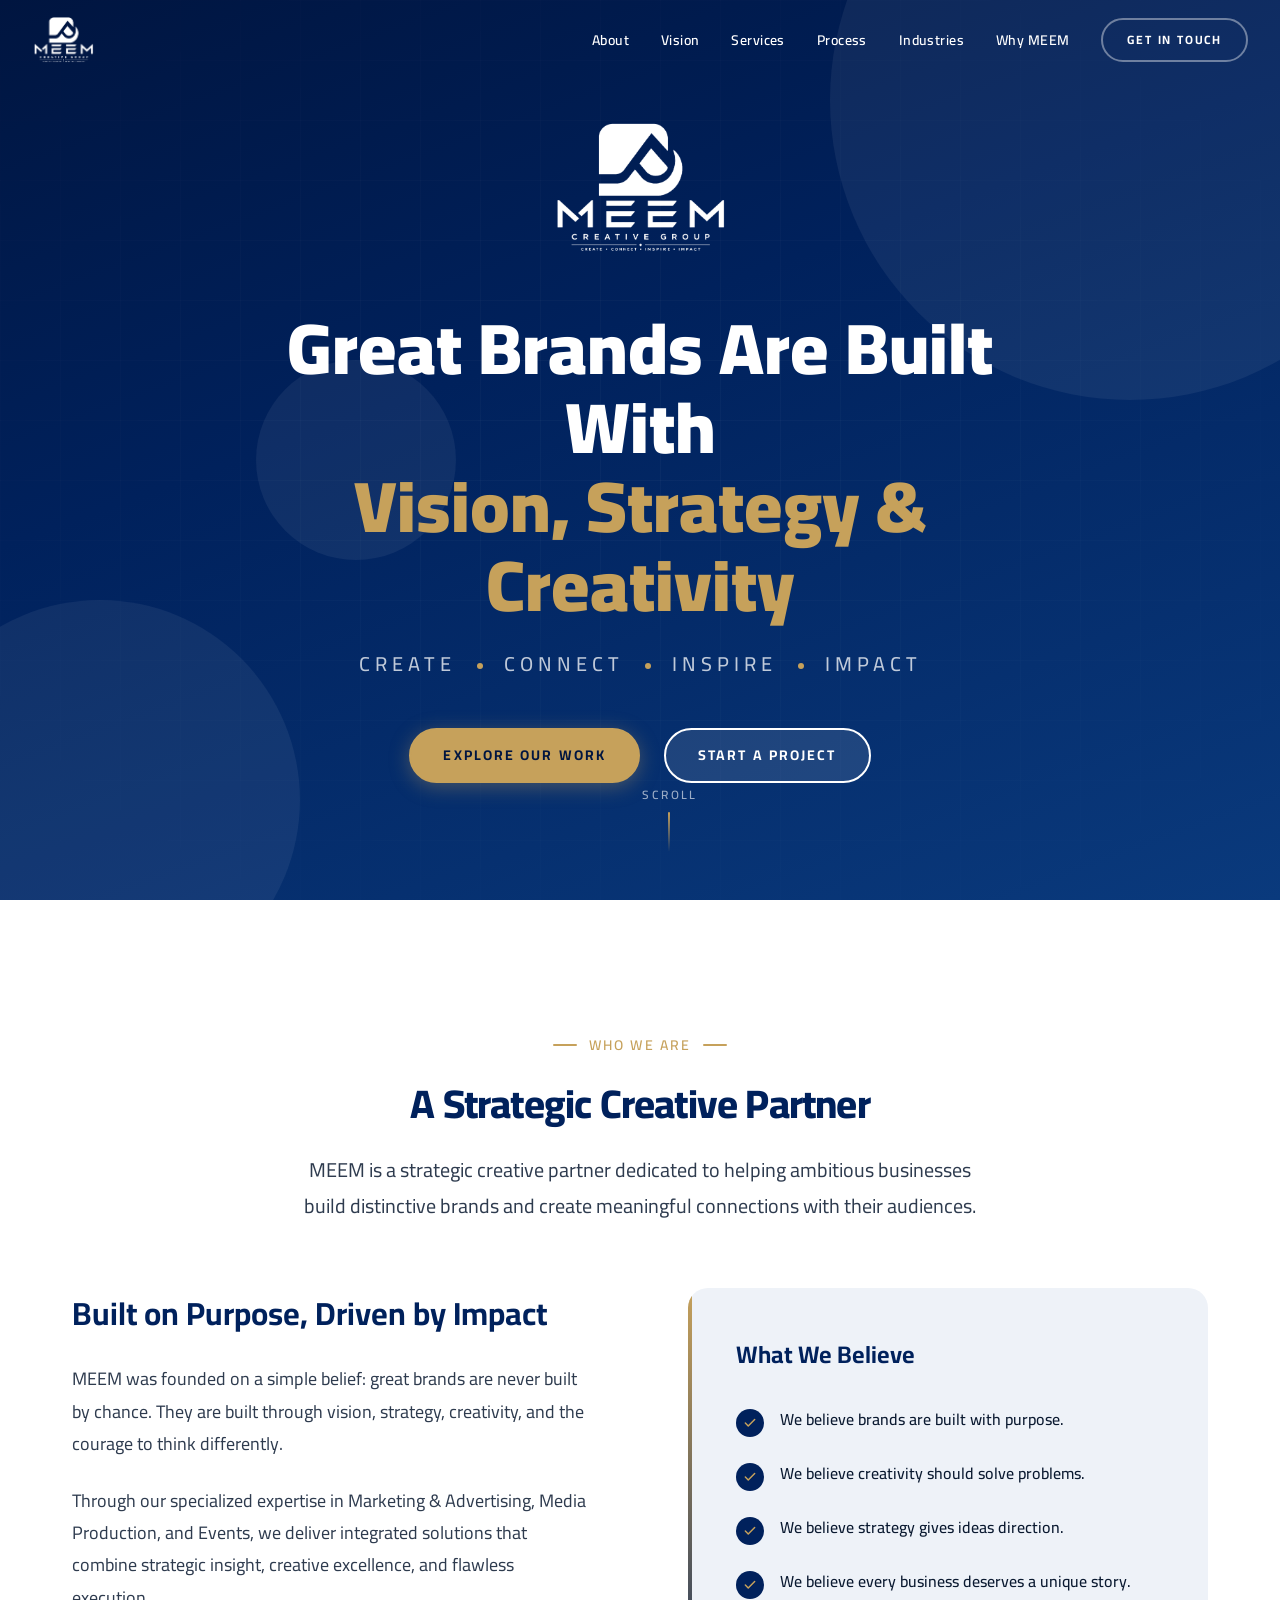
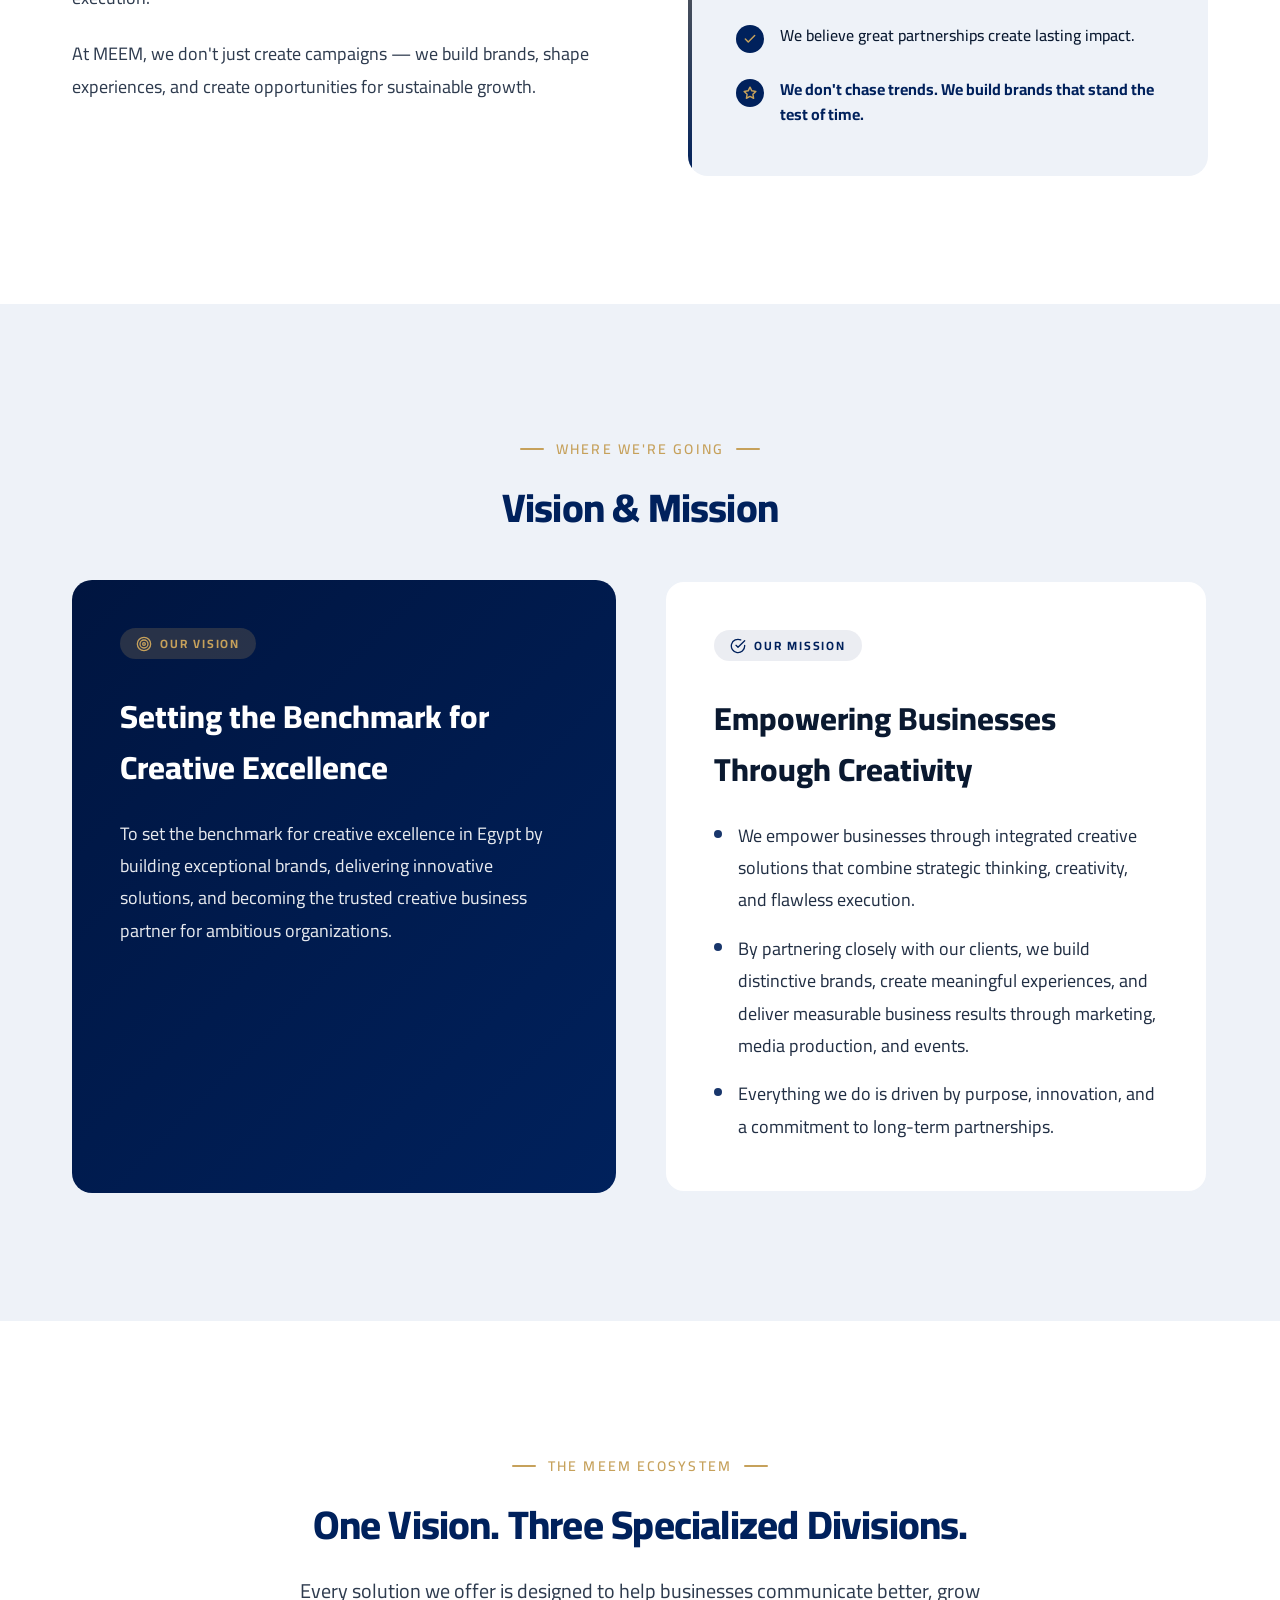
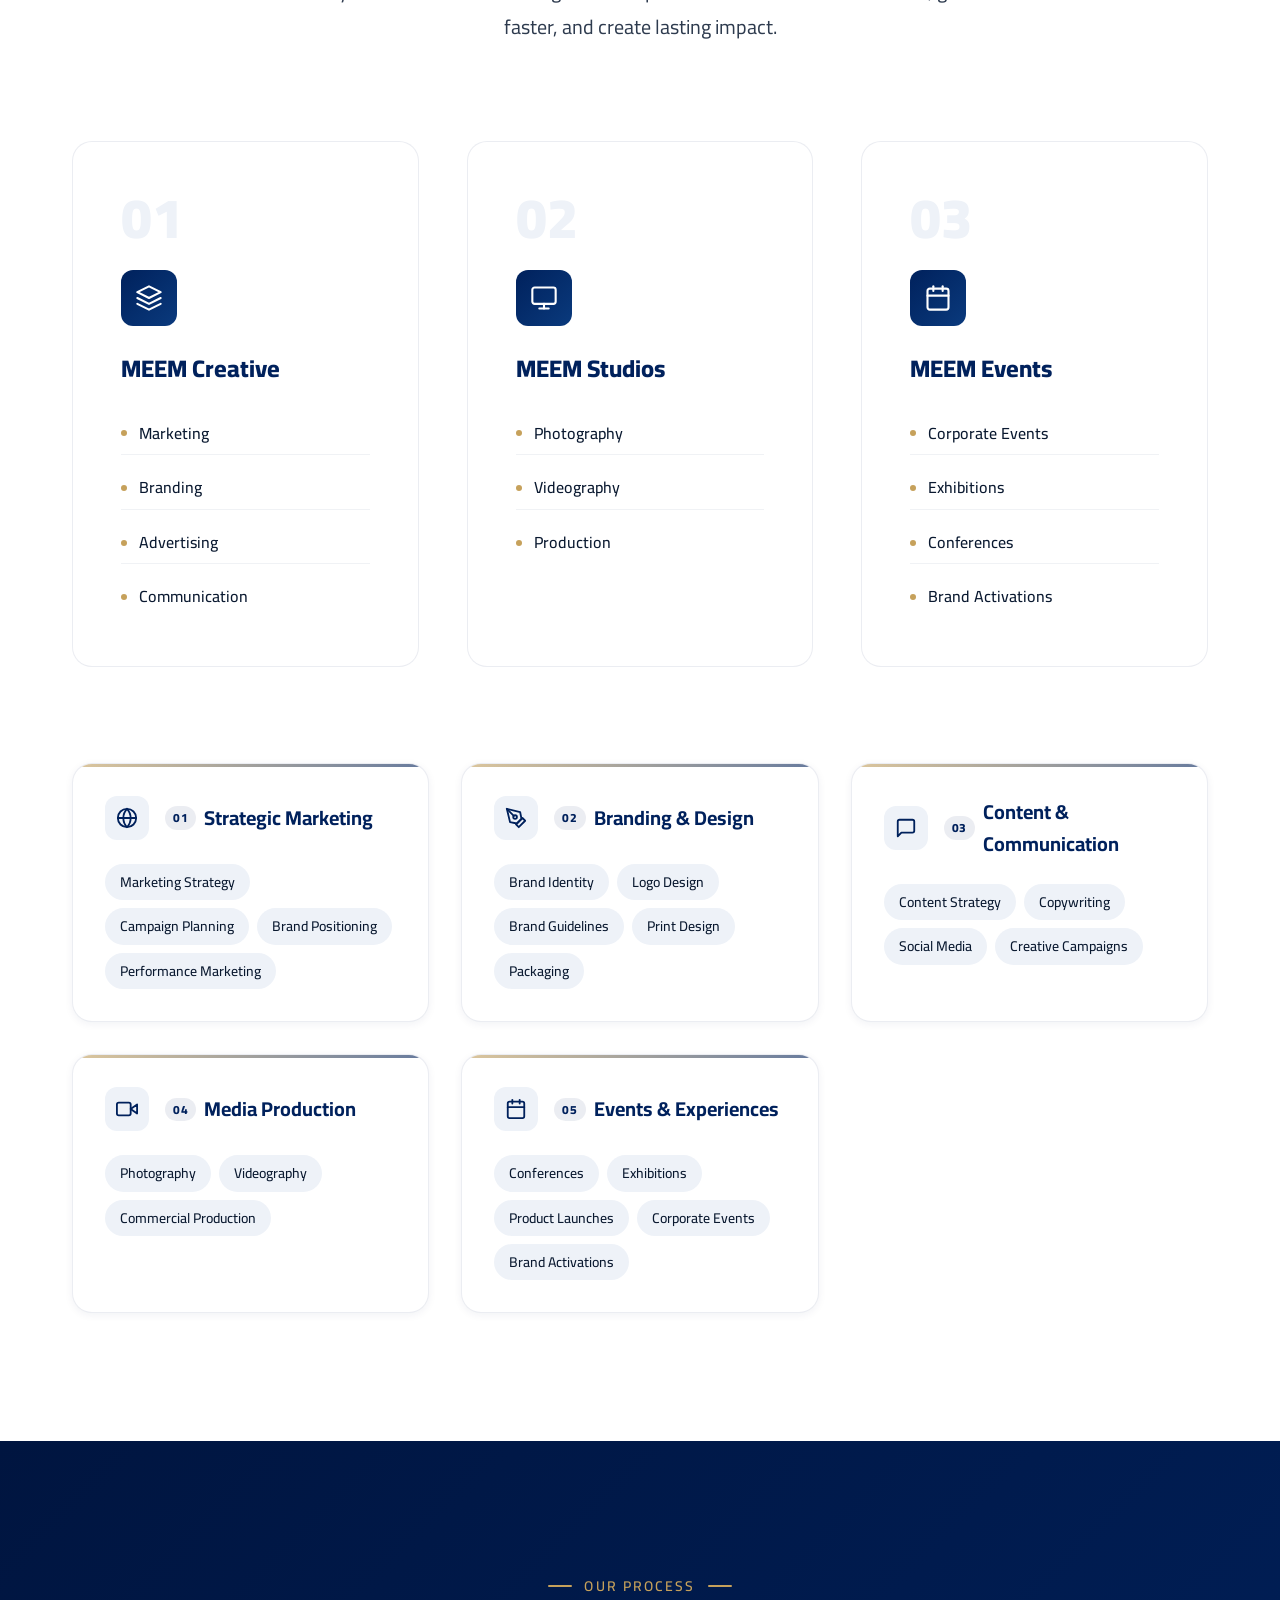
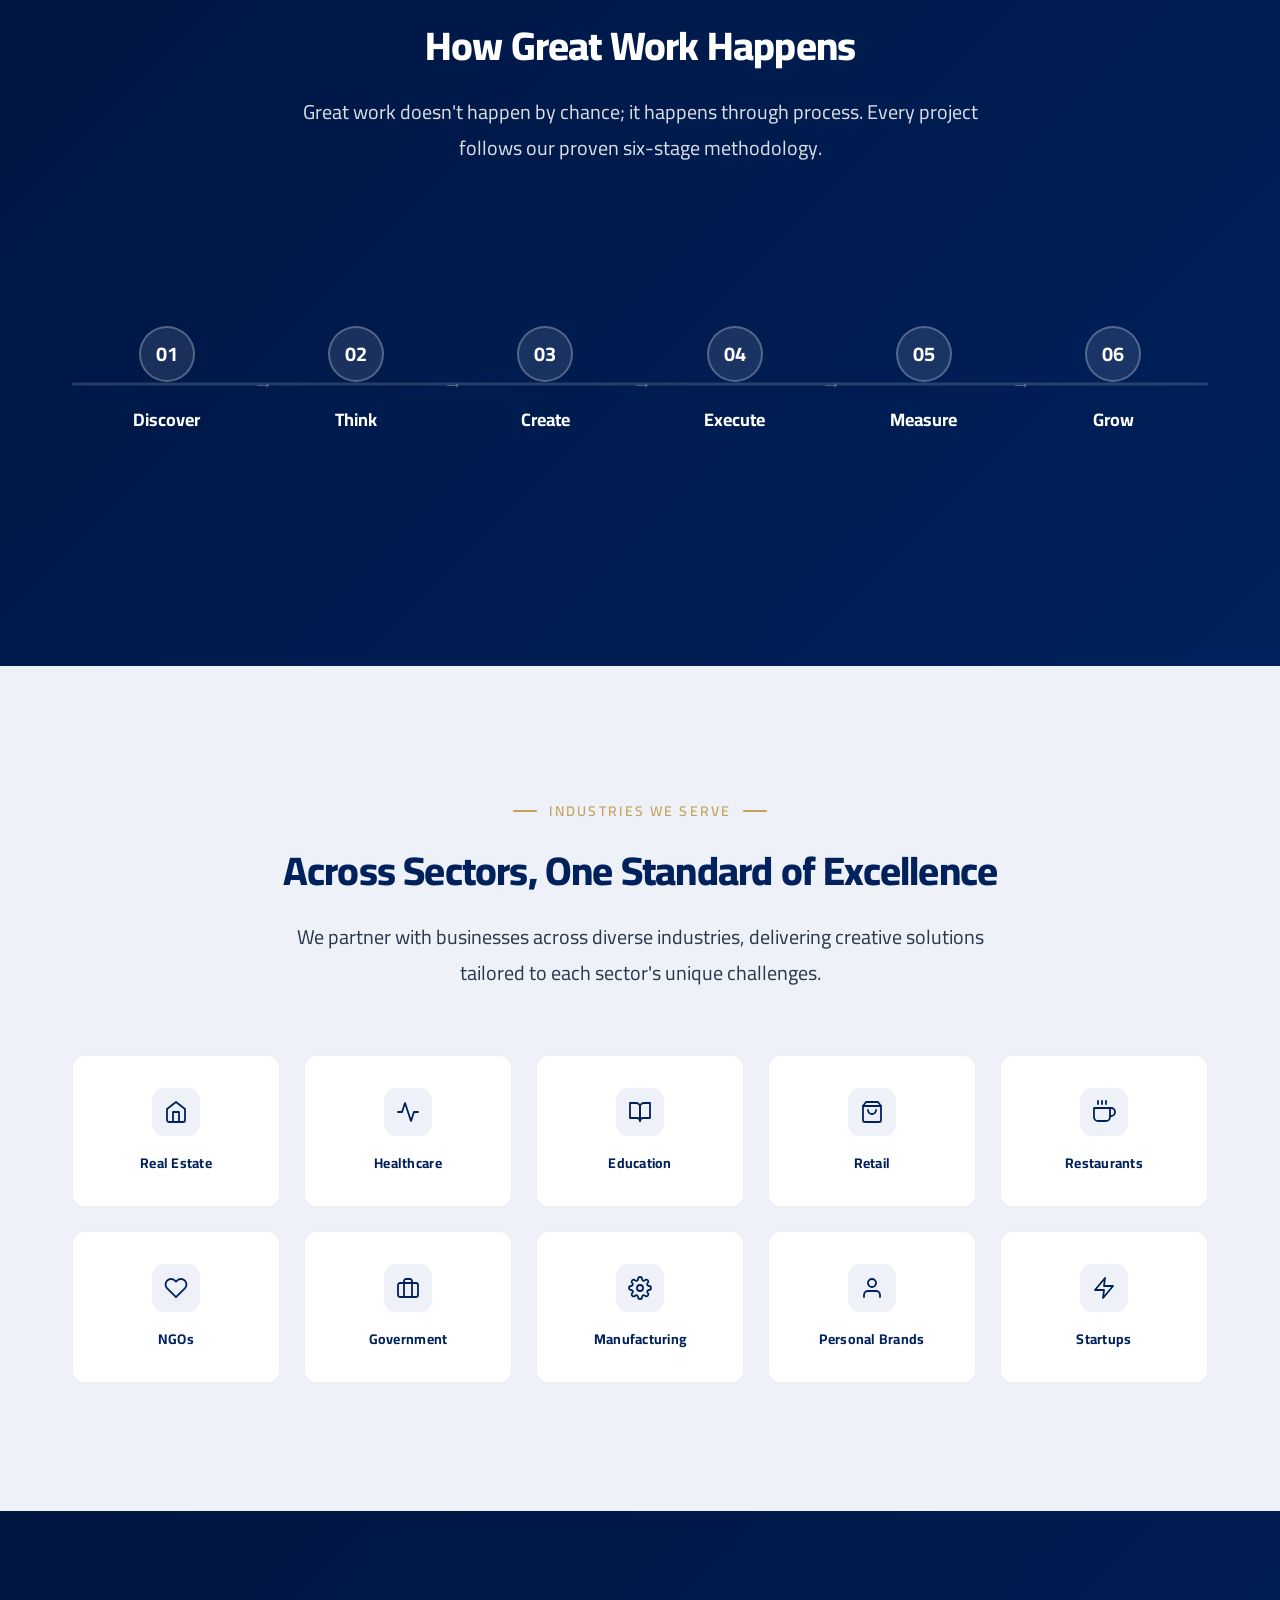
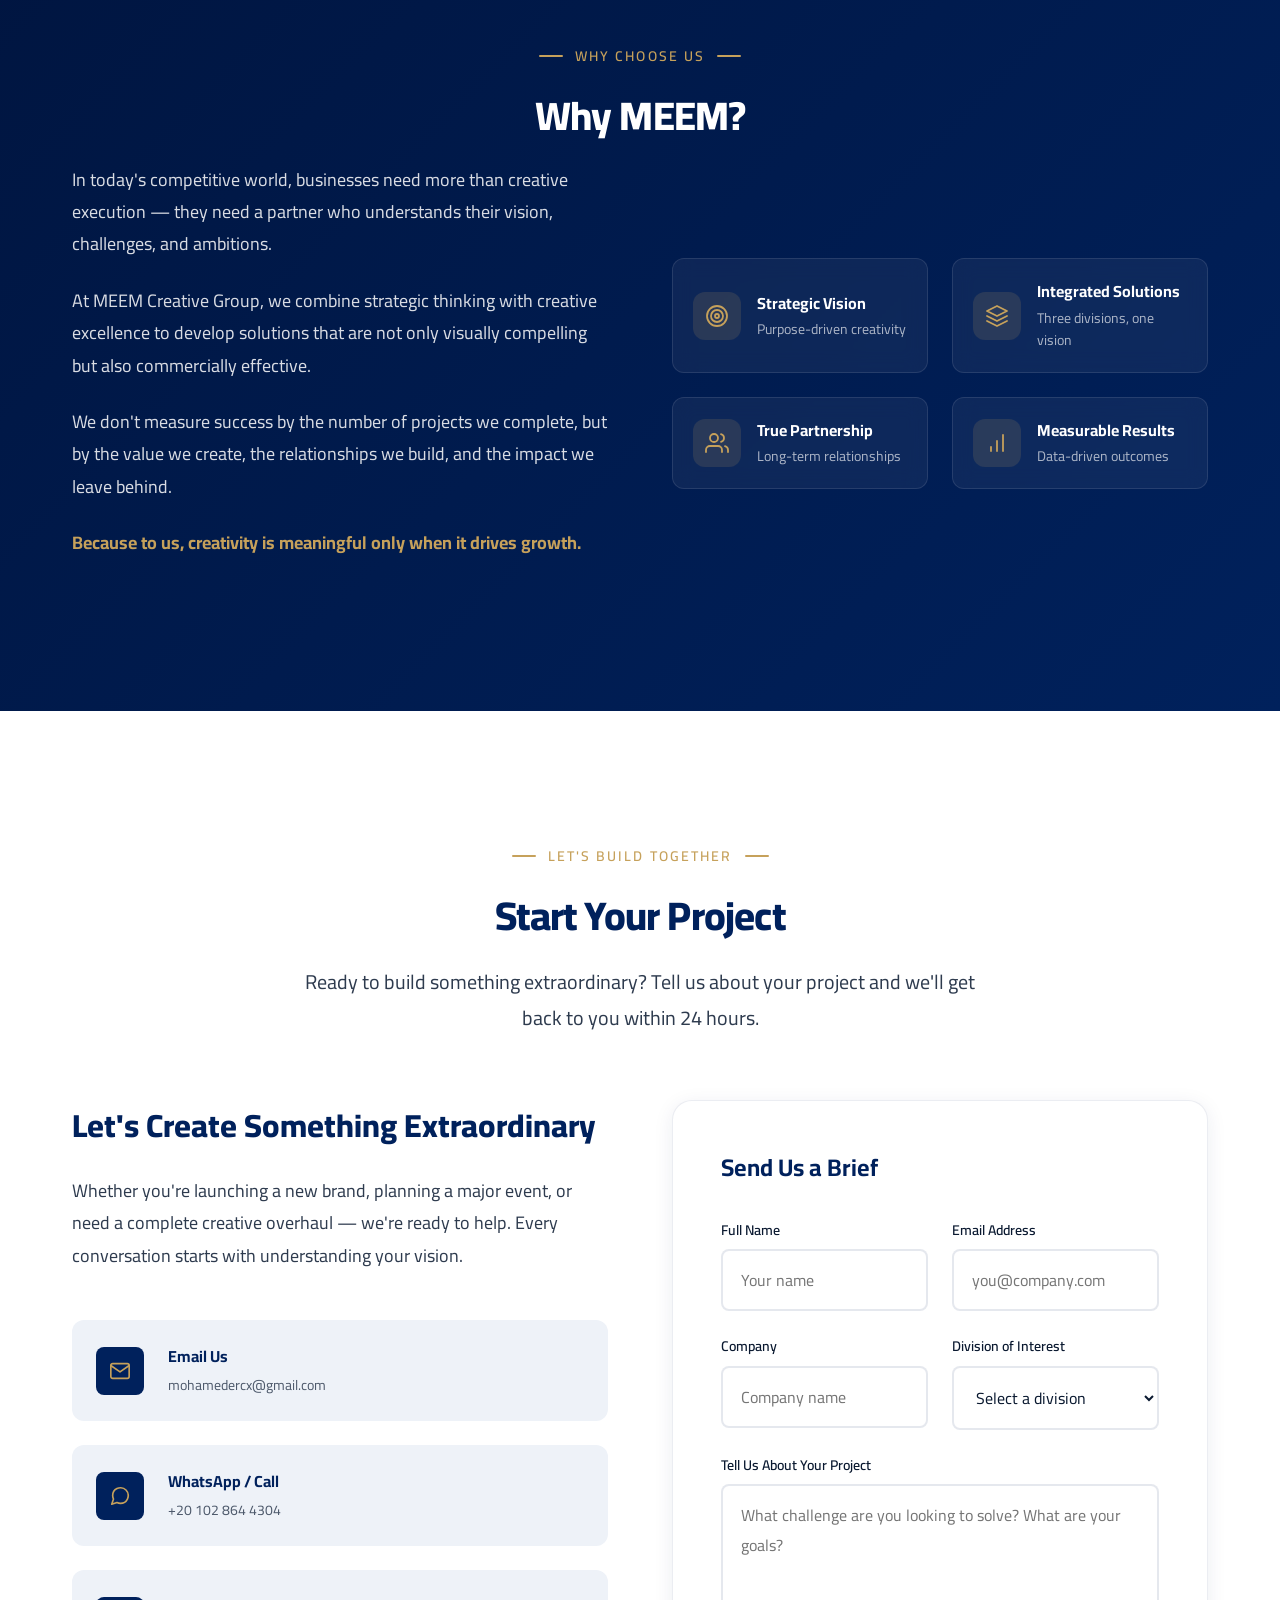
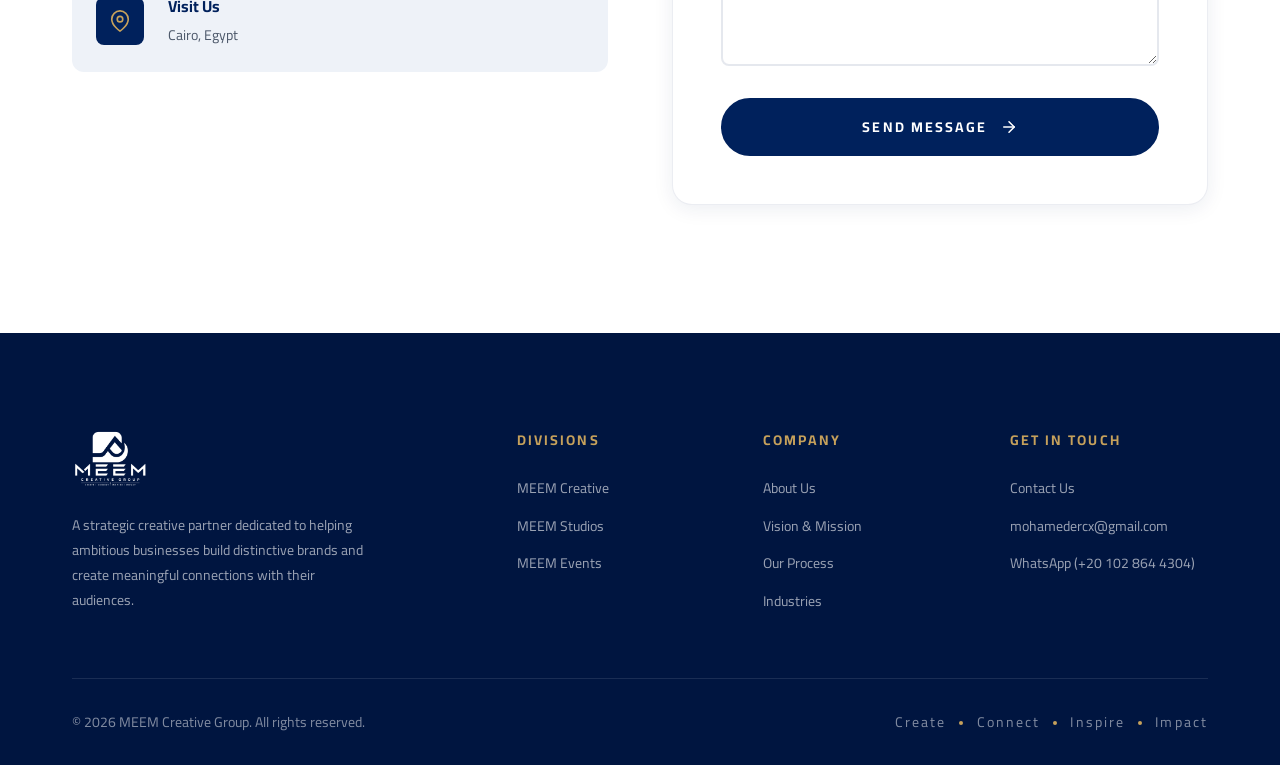
==== index.html @ fffd468a "Add files via upload" ====
<!DOCTYPE html>
<html lang="en" dir="ltr">
<head>
  <meta charset="UTF-8">
  <meta name="viewport" content="width=device-width, initial-scale=1.0">
  <title>MEEM Creative Group — Create • Connect • Inspire • Impact</title>
  <meta name="description" content="MEEM Creative Group is a strategic creative partner with three specialized divisions — Creative, Studios, and Events — dedicated to building distinctive brands and creating meaningful impact.">
  <meta name="keywords" content="MEEM, creative group, branding, marketing, advertising, media production, events, Egypt">
  
  <!-- Open Graph -->
  <meta property="og:title" content="MEEM Creative Group — Create • Connect • Inspire • Impact">
  <meta property="og:description" content="Strategic creative partner dedicated to building distinctive brands through Marketing, Media Production, and Events.">
  <meta property="og:type" content="website">
  <meta property="og:image" content="assets/logo.png">
  
  <!-- Fonts -->
  <link rel="preconnect" href="https://fonts.googleapis.com">
  <link rel="preconnect" href="https://fonts.gstatic.com" crossorigin>
  <link href="https://fonts.googleapis.com/css2?family=Cairo:wght@400;500;600;700;800;900&display=swap" rel="stylesheet">
  
  <!-- Styles -->
  <link rel="stylesheet" href="css/style.css">
  
  <!-- Favicon -->
  <link rel="icon" type="image/png" href="assets/logo.png">

  <!-- Structured Data -->
  <script type="application/ld+json">
  {
    "@context": "https://schema.org",
    "@type": "Organization",
    "name": "MEEM Creative Group",
    "description": "Strategic creative partner dedicated to building distinctive brands through Marketing, Media Production, and Events.",
    "url": "https://meemcreativegroup.com",
    "logo": "assets/logo.png",
    "slogan": "Create • Connect • Inspire • Impact"
  }
  </script>
</head>
<body>

  <!-- ========== NAVIGATION ========== -->
  <nav class="nav" id="navbar">
    <div class="nav__inner">
      <a href="#hero" class="nav__logo">
        <img src="assets/logo.png" alt="MEEM Creative Group">
      </a>

      <div class="nav__links">
        <a href="#about" class="nav__link">About</a>
        <a href="#vision" class="nav__link">Vision</a>
        <a href="#services" class="nav__link">Services</a>
        <a href="#process" class="nav__link">Process</a>
        <a href="#industries" class="nav__link">Industries</a>
        <a href="#why" class="nav__link">Why MEEM</a>
        <a href="#contact" class="btn btn--outline nav__cta">Get in Touch</a>
      </div>

      <div class="nav__hamburger" aria-label="Menu" role="button" tabindex="0">
        <span></span>
        <span></span>
        <span></span>
      </div>
    </div>

    <!-- Mobile Menu -->
    <div class="nav__mobile">
      <a href="#about" class="nav__link">About</a>
      <a href="#vision" class="nav__link">Vision</a>
      <a href="#services" class="nav__link">Services</a>
      <a href="#process" class="nav__link">Process</a>
      <a href="#industries" class="nav__link">Industries</a>
      <a href="#why" class="nav__link">Why MEEM</a>
      <a href="#contact" class="btn btn--sand nav__cta">Get in Touch</a>
    </div>
  </nav>


  <!-- ========== HERO ========== -->
  <section class="hero" id="hero">
    <div class="hero__bg">
      <div class="hero__shape hero__shape--1"></div>
      <div class="hero__shape hero__shape--2"></div>
      <div class="hero__shape hero__shape--3"></div>
      <div class="hero__grid"></div>
    </div>

    <div class="hero__content">
      <img src="assets/logo.png" alt="MEEM" class="hero__logo">

      <h1 class="hero__title">
        Great Brands Are Built With<br>
        <span class="hero__title-accent">Vision, Strategy & Creativity</span>
      </h1>

      <p class="hero__tagline">
        Create <span class="dot"></span> Connect <span class="dot"></span> Inspire <span class="dot"></span> Impact
      </p>

      <div class="hero__actions">
        <a href="#services" class="btn btn--sand">Explore Our Work</a>
        <a href="#contact" class="btn btn--light">Start a Project</a>
      </div>
    </div>

    <div class="hero__scroll-indicator">
      <span>Scroll</span>
      <div class="hero__scroll-line"></div>
    </div>
  </section>


  <!-- ========== ABOUT ========== -->
  <section class="section" id="about">
    <div class="container">
      <div class="text-center reveal">
        <span class="section-eyebrow">Who We Are</span>
        <h2 class="section-title text-navy">A Strategic Creative Partner</h2>
        <p class="section-subtitle">
          MEEM is a strategic creative partner dedicated to helping ambitious businesses build distinctive brands and create meaningful connections with their audiences.
        </p>
      </div>

      <div class="about__grid">
        <div class="about__content reveal--left">
          <h3>Built on Purpose, Driven by Impact</h3>
          <p>
            MEEM was founded on a simple belief: great brands are never built by chance. They are built through vision, strategy, creativity, and the courage to think differently.
          </p>
          <p>
            Through our specialized expertise in Marketing & Advertising, Media Production, and Events, we deliver integrated solutions that combine strategic insight, creative excellence, and flawless execution.
          </p>
          <p>
            At MEEM, we don't just create campaigns — we build brands, shape experiences, and create opportunities for sustainable growth.
          </p>
        </div>

        <div class="about__beliefs reveal--right">
          <h3>What We Believe</h3>

          <div class="belief-item">
            <div class="belief-icon">
              <svg viewBox="0 0 24 24"><polyline points="20 6 9 17 4 12"/></svg>
            </div>
            <p>We believe brands are built with purpose.</p>
          </div>

          <div class="belief-item">
            <div class="belief-icon">
              <svg viewBox="0 0 24 24"><polyline points="20 6 9 17 4 12"/></svg>
            </div>
            <p>We believe creativity should solve problems.</p>
          </div>

          <div class="belief-item">
            <div class="belief-icon">
              <svg viewBox="0 0 24 24"><polyline points="20 6 9 17 4 12"/></svg>
            </div>
            <p>We believe strategy gives ideas direction.</p>
          </div>

          <div class="belief-item">
            <div class="belief-icon">
              <svg viewBox="0 0 24 24"><polyline points="20 6 9 17 4 12"/></svg>
            </div>
            <p>We believe every business deserves a unique story.</p>
          </div>

          <div class="belief-item">
            <div class="belief-icon">
              <svg viewBox="0 0 24 24"><polyline points="20 6 9 17 4 12"/></svg>
            </div>
            <p>We believe great partnerships create lasting impact.</p>
          </div>

          <div class="belief-item belief-item--highlight">
            <div class="belief-icon">
              <svg viewBox="0 0 24 24"><polygon points="12 2 15.09 8.26 22 9.27 17 14.14 18.18 21.02 12 17.77 5.82 21.02 7 14.14 2 9.27 8.91 8.26 12 2"/></svg>
            </div>
            <p>We don't chase trends. We build brands that stand the test of time.</p>
          </div>
        </div>
      </div>
    </div>
  </section>


  <!-- ========== VISION & MISSION ========== -->
  <section class="section section--cloud" id="vision">
    <div class="container">
      <div class="text-center reveal">
        <span class="section-eyebrow">Where We're Going</span>
        <h2 class="section-title text-navy">Vision & Mission</h2>
      </div>

      <div class="vm__grid">
        <div class="vm__card vm__card--vision reveal--left">
          <div class="vm__card-badge">
            <svg width="16" height="16" viewBox="0 0 24 24" fill="none" stroke="currentColor" stroke-width="2" stroke-linecap="round" stroke-linejoin="round"><circle cx="12" cy="12" r="10"/><circle cx="12" cy="12" r="6"/><circle cx="12" cy="12" r="2"/></svg>
            Our Vision
          </div>
          <h3>Setting the Benchmark for Creative Excellence</h3>
          <p>To set the benchmark for creative excellence in Egypt by building exceptional brands, delivering innovative solutions, and becoming the trusted creative business partner for ambitious organizations.</p>
        </div>

        <div class="vm__card vm__card--mission reveal--right">
          <div class="vm__card-badge">
            <svg width="16" height="16" viewBox="0 0 24 24" fill="none" stroke="currentColor" stroke-width="2" stroke-linecap="round" stroke-linejoin="round"><path d="M22 11.08V12a10 10 0 1 1-5.93-9.14"/><polyline points="22 4 12 14.01 9 11.01"/></svg>
            Our Mission
          </div>
          <h3>Empowering Businesses Through Creativity</h3>
          <ul>
            <li>We empower businesses through integrated creative solutions that combine strategic thinking, creativity, and flawless execution.</li>
            <li>By partnering closely with our clients, we build distinctive brands, create meaningful experiences, and deliver measurable business results through marketing, media production, and events.</li>
            <li>Everything we do is driven by purpose, innovation, and a commitment to long-term partnerships.</li>
          </ul>
        </div>
      </div>
    </div>
  </section>


  <!-- ========== SERVICES / ECOSYSTEM ========== -->
  <section class="section" id="services">
    <div class="container">
      <div class="services__header reveal">
        <span class="section-eyebrow">The MEEM Ecosystem</span>
        <h2 class="section-title text-navy">One Vision. Three Specialized Divisions.</h2>
        <p class="section-subtitle">
          Every solution we offer is designed to help businesses communicate better, grow faster, and create lasting impact.
        </p>
      </div>

      <!-- Three Division Cards -->
      <div class="divisions">
        <!-- MEEM Creative -->
        <div class="division-card reveal reveal--delay-1">
          <div class="division-card__number">01</div>
          <div class="division-card__icon">
            <svg viewBox="0 0 24 24"><path d="M12 2L2 7l10 5 10-5-10-5z"/><path d="M2 17l10 5 10-5"/><path d="M2 12l10 5 10-5"/></svg>
          </div>
          <h3>MEEM Creative</h3>
          <div class="division-card__services">
            <div class="division-card__service">Marketing</div>
            <div class="division-card__service">Branding</div>
            <div class="division-card__service">Advertising</div>
            <div class="division-card__service">Communication</div>
          </div>
        </div>

        <!-- MEEM Studios -->
        <div class="division-card reveal reveal--delay-2">
          <div class="division-card__number">02</div>
          <div class="division-card__icon">
            <svg viewBox="0 0 24 24"><rect x="2" y="3" width="20" height="14" rx="2" ry="2"/><line x1="8" y1="21" x2="16" y2="21"/><line x1="12" y1="17" x2="12" y2="21"/></svg>
          </div>
          <h3>MEEM Studios</h3>
          <div class="division-card__services">
            <div class="division-card__service">Photography</div>
            <div class="division-card__service">Videography</div>
            <div class="division-card__service">Production</div>
          </div>
        </div>

        <!-- MEEM Events -->
        <div class="division-card reveal reveal--delay-3">
          <div class="division-card__number">03</div>
          <div class="division-card__icon">
            <svg viewBox="0 0 24 24"><rect x="3" y="4" width="18" height="18" rx="2" ry="2"/><line x1="16" y1="2" x2="16" y2="6"/><line x1="8" y1="2" x2="8" y2="6"/><line x1="3" y1="10" x2="21" y2="10"/></svg>
          </div>
          <h3>MEEM Events</h3>
          <div class="division-card__services">
            <div class="division-card__service">Corporate Events</div>
            <div class="division-card__service">Exhibitions</div>
            <div class="division-card__service">Conferences</div>
            <div class="division-card__service">Brand Activations</div>
          </div>
        </div>
      </div>

      <!-- Detailed Services -->
      <div class="services-detailed">
        <div class="service-block reveal reveal--delay-1">
          <div class="service-block__header">
            <div class="service-block__icon">
              <svg viewBox="0 0 24 24" fill="none" stroke="currentColor" stroke-width="2" stroke-linecap="round" stroke-linejoin="round"><circle cx="12" cy="12" r="10"/><path d="M12 2a14.5 14.5 0 0 0 0 20 14.5 14.5 0 0 0 0-20"/><path d="M2 12h20"/></svg>
            </div>
            <h4><span class="num">01</span> Strategic Marketing</h4>
          </div>
          <div class="service-block__items">
            <span class="service-tag">Marketing Strategy</span>
            <span class="service-tag">Campaign Planning</span>
            <span class="service-tag">Brand Positioning</span>
            <span class="service-tag">Performance Marketing</span>
          </div>
        </div>

        <div class="service-block reveal reveal--delay-2">
          <div class="service-block__header">
            <div class="service-block__icon">
              <svg viewBox="0 0 24 24" fill="none" stroke="currentColor" stroke-width="2" stroke-linecap="round" stroke-linejoin="round"><path d="M12 19l7-7 3 3-7 7-3-3z"/><path d="M18 13l-1.5-7.5L2 2l3.5 14.5L13 18l5-5z"/><path d="M2 2l7.586 7.586"/><circle cx="11" cy="11" r="2"/></svg>
            </div>
            <h4><span class="num">02</span> Branding & Design</h4>
          </div>
          <div class="service-block__items">
            <span class="service-tag">Brand Identity</span>
            <span class="service-tag">Logo Design</span>
            <span class="service-tag">Brand Guidelines</span>
            <span class="service-tag">Print Design</span>
            <span class="service-tag">Packaging</span>
          </div>
        </div>

        <div class="service-block reveal reveal--delay-3">
          <div class="service-block__header">
            <div class="service-block__icon">
              <svg viewBox="0 0 24 24" fill="none" stroke="currentColor" stroke-width="2" stroke-linecap="round" stroke-linejoin="round"><path d="M21 15a2 2 0 0 1-2 2H7l-4 4V5a2 2 0 0 1 2-2h14a2 2 0 0 1 2 2z"/></svg>
            </div>
            <h4><span class="num">03</span> Content & Communication</h4>
          </div>
          <div class="service-block__items">
            <span class="service-tag">Content Strategy</span>
            <span class="service-tag">Copywriting</span>
            <span class="service-tag">Social Media</span>
            <span class="service-tag">Creative Campaigns</span>
          </div>
        </div>

        <div class="service-block reveal reveal--delay-1">
          <div class="service-block__header">
            <div class="service-block__icon">
              <svg viewBox="0 0 24 24" fill="none" stroke="currentColor" stroke-width="2" stroke-linecap="round" stroke-linejoin="round"><polygon points="23 7 16 12 23 17 23 7"/><rect x="1" y="5" width="15" height="14" rx="2" ry="2"/></svg>
            </div>
            <h4><span class="num">04</span> Media Production</h4>
          </div>
          <div class="service-block__items">
            <span class="service-tag">Photography</span>
            <span class="service-tag">Videography</span>
            <span class="service-tag">Commercial Production</span>
          </div>
        </div>

        <div class="service-block reveal reveal--delay-2">
          <div class="service-block__header">
            <div class="service-block__icon">
              <svg viewBox="0 0 24 24" fill="none" stroke="currentColor" stroke-width="2" stroke-linecap="round" stroke-linejoin="round"><rect x="3" y="4" width="18" height="18" rx="2" ry="2"/><line x1="16" y1="2" x2="16" y2="6"/><line x1="8" y1="2" x2="8" y2="6"/><line x1="3" y1="10" x2="21" y2="10"/></svg>
            </div>
            <h4><span class="num">05</span> Events & Experiences</h4>
          </div>
          <div class="service-block__items">
            <span class="service-tag">Conferences</span>
            <span class="service-tag">Exhibitions</span>
            <span class="service-tag">Product Launches</span>
            <span class="service-tag">Corporate Events</span>
            <span class="service-tag">Brand Activations</span>
          </div>
        </div>
      </div>
    </div>
  </section>


  <!-- ========== PROCESS ========== -->
  <section class="section section--dark" id="process">
    <div class="container">
      <div class="text-center reveal">
        <span class="section-eyebrow">Our Process</span>
        <h2 class="section-title" style="color: var(--white);">How Great Work Happens</h2>
        <p class="section-subtitle">
          Great work doesn't happen by chance; it happens through process. Every project follows our proven six-stage methodology.
        </p>
      </div>

      <div class="process__timeline reveal">
        <div class="process__step" data-step="1">
          <div class="process__step-number">01</div>
          <div class="process__step-content">
            <h4>Discover</h4>
            <p class="process__step-desc">We begin by understanding your business, your goals, your audience, and the landscape you operate in.</p>
          </div>
          <span class="process__arrow">→</span>
        </div>

        <div class="process__step" data-step="2">
          <div class="process__step-number">02</div>
          <div class="process__step-content">
            <h4>Think</h4>
            <p class="process__step-desc">Strategy gives ideas direction. We define the approach, identify opportunities, and build the roadmap.</p>
          </div>
          <span class="process__arrow">→</span>
        </div>

        <div class="process__step" data-step="3">
          <div class="process__step-number">03</div>
          <div class="process__step-content">
            <h4>Create</h4>
            <p class="process__step-desc">Where vision takes form. We design and craft solutions that are both visually compelling and commercially effective.</p>
          </div>
          <span class="process__arrow">→</span>
        </div>

        <div class="process__step" data-step="4">
          <div class="process__step-number">04</div>
          <div class="process__step-content">
            <h4>Execute</h4>
            <p class="process__step-desc">Flawless delivery across every touchpoint. Every detail matters; every element is intentional.</p>
          </div>
          <span class="process__arrow">→</span>
        </div>

        <div class="process__step" data-step="5">
          <div class="process__step-number">05</div>
          <div class="process__step-content">
            <h4>Measure</h4>
            <p class="process__step-desc">Data-driven evaluation. We track performance and measure results against clearly defined KPIs.</p>
          </div>
          <span class="process__arrow">→</span>
        </div>

        <div class="process__step" data-step="6">
          <div class="process__step-number">06</div>
          <div class="process__step-content">
            <h4>Grow</h4>
            <p class="process__step-desc">Continuous improvement. We optimize, iterate, and scale what works to drive sustainable growth.</p>
          </div>
        </div>
      </div>
    </div>
  </section>


  <!-- ========== INDUSTRIES ========== -->
  <section class="section section--cloud" id="industries">
    <div class="container">
      <div class="text-center reveal">
        <span class="section-eyebrow">Industries We Serve</span>
        <h2 class="section-title text-navy">Across Sectors, One Standard of Excellence</h2>
        <p class="section-subtitle">
          We partner with businesses across diverse industries, delivering creative solutions tailored to each sector's unique challenges.
        </p>
      </div>

      <div class="industries__grid">
        <div class="industry-card reveal reveal--delay-1">
          <div class="industry-card__icon">
            <svg viewBox="0 0 24 24"><path d="M3 9l9-7 9 7v11a2 2 0 0 1-2 2H5a2 2 0 0 1-2-2z"/><polyline points="9 22 9 12 15 12 15 22"/></svg>
          </div>
          <h4>Real Estate</h4>
        </div>

        <div class="industry-card reveal reveal--delay-2">
          <div class="industry-card__icon">
            <svg viewBox="0 0 24 24"><path d="M22 12h-4l-3 9L9 3l-3 9H2"/></svg>
          </div>
          <h4>Healthcare</h4>
        </div>

        <div class="industry-card reveal reveal--delay-3">
          <div class="industry-card__icon">
            <svg viewBox="0 0 24 24"><path d="M2 3h6a4 4 0 0 1 4 4v14a3 3 0 0 0-3-3H2z"/><path d="M22 3h-6a4 4 0 0 0-4 4v14a3 3 0 0 1 3-3h7z"/></svg>
          </div>
          <h4>Education</h4>
        </div>

        <div class="industry-card reveal reveal--delay-4">
          <div class="industry-card__icon">
            <svg viewBox="0 0 24 24"><path d="M6 2L3 6v14a2 2 0 0 0 2 2h14a2 2 0 0 0 2-2V6l-3-4z"/><line x1="3" y1="6" x2="21" y2="6"/><path d="M16 10a4 4 0 0 1-8 0"/></svg>
          </div>
          <h4>Retail</h4>
        </div>

        <div class="industry-card reveal reveal--delay-5">
          <div class="industry-card__icon">
            <svg viewBox="0 0 24 24"><path d="M18 8h1a4 4 0 0 1 0 8h-1"/><path d="M2 8h16v9a4 4 0 0 1-4 4H6a4 4 0 0 1-4-4V8z"/><line x1="6" y1="1" x2="6" y2="4"/><line x1="10" y1="1" x2="10" y2="4"/><line x1="14" y1="1" x2="14" y2="4"/></svg>
          </div>
          <h4>Restaurants</h4>
        </div>

        <div class="industry-card reveal reveal--delay-1">
          <div class="industry-card__icon">
            <svg viewBox="0 0 24 24"><path d="M20.84 4.61a5.5 5.5 0 0 0-7.78 0L12 5.67l-1.06-1.06a5.5 5.5 0 0 0-7.78 7.78l1.06 1.06L12 21.23l7.78-7.78 1.06-1.06a5.5 5.5 0 0 0 0-7.78z"/></svg>
          </div>
          <h4>NGOs</h4>
        </div>

        <div class="industry-card reveal reveal--delay-2">
          <div class="industry-card__icon">
            <svg viewBox="0 0 24 24"><rect x="2" y="7" width="20" height="14" rx="2" ry="2"/><path d="M16 21V5a2 2 0 0 0-2-2h-4a2 2 0 0 0-2 2v16"/></svg>
          </div>
          <h4>Government</h4>
        </div>

        <div class="industry-card reveal reveal--delay-3">
          <div class="industry-card__icon">
            <svg viewBox="0 0 24 24"><circle cx="12" cy="12" r="3"/><path d="M19.4 15a1.65 1.65 0 0 0 .33 1.82l.06.06a2 2 0 0 1 0 2.83 2 2 0 0 1-2.83 0l-.06-.06a1.65 1.65 0 0 0-1.82-.33 1.65 1.65 0 0 0-1 1.51V21a2 2 0 0 1-2 2 2 2 0 0 1-2-2v-.09A1.65 1.65 0 0 0 9 19.4a1.65 1.65 0 0 0-1.82.33l-.06.06a2 2 0 0 1-2.83 0 2 2 0 0 1 0-2.83l.06-.06A1.65 1.65 0 0 0 4.68 15a1.65 1.65 0 0 0-1.51-1H3a2 2 0 0 1-2-2 2 2 0 0 1 2-2h.09A1.65 1.65 0 0 0 4.6 9a1.65 1.65 0 0 0-.33-1.82l-.06-.06a2 2 0 0 1 0-2.83 2 2 0 0 1 2.83 0l.06.06A1.65 1.65 0 0 0 9 4.68a1.65 1.65 0 0 0 1-1.51V3a2 2 0 0 1 2-2 2 2 0 0 1 2 2v.09a1.65 1.65 0 0 0 1 1.51 1.65 1.65 0 0 0 1.82-.33l.06-.06a2 2 0 0 1 2.83 0 2 2 0 0 1 0 2.83l-.06.06A1.65 1.65 0 0 0 19.4 9a1.65 1.65 0 0 0 1.51 1H21a2 2 0 0 1 2 2 2 2 0 0 1-2 2h-.09a1.65 1.65 0 0 0-1.51 1z"/></svg>
          </div>
          <h4>Manufacturing</h4>
        </div>

        <div class="industry-card reveal reveal--delay-4">
          <div class="industry-card__icon">
            <svg viewBox="0 0 24 24"><path d="M20 21v-2a4 4 0 0 0-4-4H8a4 4 0 0 0-4 4v2"/><circle cx="12" cy="7" r="4"/></svg>
          </div>
          <h4>Personal Brands</h4>
        </div>

        <div class="industry-card reveal reveal--delay-5">
          <div class="industry-card__icon">
            <svg viewBox="0 0 24 24"><polygon points="13 2 3 14 12 14 11 22 21 10 12 10 13 2"/></svg>
          </div>
          <h4>Startups</h4>
        </div>
      </div>
    </div>
  </section>


  <!-- ========== WHY MEEM ========== -->
  <section class="section section--dark" id="why">
    <div class="container">
      <div class="text-center reveal">
        <span class="section-eyebrow">Why Choose Us</span>
        <h2 class="section-title" style="color: var(--white);">Why MEEM?</h2>
      </div>

      <div class="why__grid">
        <div class="why__content reveal--left">
          <p>
            In today's competitive world, businesses need more than creative execution — they need a partner who understands their vision, challenges, and ambitions.
          </p>
          <p>
            At MEEM Creative Group, we combine strategic thinking with creative excellence to develop solutions that are not only visually compelling but also commercially effective.
          </p>
          <p>
            We don't measure success by the number of projects we complete, but by the value we create, the relationships we build, and the impact we leave behind.
          </p>
          <p style="font-weight: 700; color: var(--sand); font-size: 1.125rem;">
            Because to us, creativity is meaningful only when it drives growth.
          </p>
        </div>

        <div class="why__stats reveal--right">
          <div class="why__stat">
            <div class="why__stat-icon">
              <svg viewBox="0 0 24 24"><circle cx="12" cy="12" r="10"/><circle cx="12" cy="12" r="6"/><circle cx="12" cy="12" r="2"/></svg>
            </div>
            <div class="why__stat-info">
              <h4>Strategic Vision</h4>
              <p>Purpose-driven creativity</p>
            </div>
          </div>

          <div class="why__stat">
            <div class="why__stat-icon">
              <svg viewBox="0 0 24 24"><path d="M12 2L2 7l10 5 10-5-10-5z"/><path d="M2 17l10 5 10-5"/><path d="M2 12l10 5 10-5"/></svg>
            </div>
            <div class="why__stat-info">
              <h4>Integrated Solutions</h4>
              <p>Three divisions, one vision</p>
            </div>
          </div>

          <div class="why__stat">
            <div class="why__stat-icon">
              <svg viewBox="0 0 24 24"><path d="M17 21v-2a4 4 0 0 0-4-4H5a4 4 0 0 0-4 4v2"/><circle cx="9" cy="7" r="4"/><path d="M23 21v-2a4 4 0 0 0-3-3.87"/><path d="M16 3.13a4 4 0 0 1 0 7.75"/></svg>
            </div>
            <div class="why__stat-info">
              <h4>True Partnership</h4>
              <p>Long-term relationships</p>
            </div>
          </div>

          <div class="why__stat">
            <div class="why__stat-icon">
              <svg viewBox="0 0 24 24"><line x1="12" y1="20" x2="12" y2="10"/><line x1="18" y1="20" x2="18" y2="4"/><line x1="6" y1="20" x2="6" y2="16"/></svg>
            </div>
            <div class="why__stat-info">
              <h4>Measurable Results</h4>
              <p>Data-driven outcomes</p>
            </div>
          </div>
        </div>
      </div>
    </div>
  </section>


  <!-- ========== CONTACT ========== -->
  <section class="section" id="contact">
    <div class="container">
      <div class="text-center reveal">
        <span class="section-eyebrow">Let's Build Together</span>
        <h2 class="section-title text-navy">Start Your Project</h2>
        <p class="section-subtitle">
          Ready to build something extraordinary? Tell us about your project and we'll get back to you within 24 hours.
        </p>
      </div>

      <div class="contact__grid">
        <div class="contact__info reveal--left">
          <h3>Let's Create Something Extraordinary</h3>
          <p>
            Whether you're launching a new brand, planning a major event, or need a complete creative overhaul — we're ready to help. Every conversation starts with understanding your vision.
          </p>

          <div class="contact__channels">
            <a href="mailto:mohamedercx@gmail.com" class="contact__channel">
              <div class="contact__channel-icon">
                <svg viewBox="0 0 24 24"><path d="M4 4h16c1.1 0 2 .9 2 2v12c0 1.1-.9 2-2 2H4c-1.1 0-2-.9-2-2V6c0-1.1.9-2 2-2z"/><polyline points="22,6 12,13 2,6"/></svg>
              </div>
              <div class="contact__channel-text">
                <h4>Email Us</h4>
                <span>mohamedercx@gmail.com</span>
              </div>
            </a>

            <a href="https://wa.me/201028644304" target="_blank" rel="noopener" class="contact__channel">
              <div class="contact__channel-icon">
                <svg viewBox="0 0 24 24"><path d="M21 11.5a8.38 8.38 0 0 1-.9 3.8 8.5 8.5 0 0 1-7.6 4.7 8.38 8.38 0 0 1-3.8-.9L3 21l1.9-5.7a8.38 8.38 0 0 1-.9-3.8 8.5 8.5 0 0 1 4.7-7.6 8.38 8.38 0 0 1 3.8-.9h.5a8.48 8.48 0 0 1 8 8v.5z"/></svg>
              </div>
              <div class="contact__channel-text">
                <h4>WhatsApp / Call</h4>
                <span>+20 102 864 4304</span>
              </div>
            </a>

            <div class="contact__channel">
              <div class="contact__channel-icon">
                <svg viewBox="0 0 24 24"><path d="M21 10c0 7-9 13-9 13s-9-6-9-13a9 9 0 0 1 18 0z"/><circle cx="12" cy="10" r="3"/></svg>
              </div>
              <div class="contact__channel-text">
                <h4>Visit Us</h4>
                <span>Cairo, Egypt</span>
              </div>
            </div>
          </div>
        </div>

        <div class="contact__form-card reveal--right">
          <h3>Send Us a Brief</h3>
          <form id="contactForm">
            <div class="form-row">
              <div class="form-group">
                <label for="name">Full Name</label>
                <input type="text" id="name" name="name" placeholder="Your name" required>
              </div>
              <div class="form-group">
                <label for="email">Email Address</label>
                <input type="email" id="email" name="email" placeholder="you@company.com" required>
              </div>
            </div>

            <div class="form-row">
              <div class="form-group">
                <label for="company">Company</label>
                <input type="text" id="company" name="company" placeholder="Company name">
              </div>
              <div class="form-group">
                <label for="division">Division of Interest</label>
                <select id="division" name="division">
                  <option value="">Select a division</option>
                  <option value="creative">MEEM Creative</option>
                  <option value="studios">MEEM Studios</option>
                  <option value="events">MEEM Events</option>
                  <option value="integrated">Integrated Solution</option>
                </select>
              </div>
            </div>

            <div class="form-group">
              <label for="message">Tell Us About Your Project</label>
              <textarea id="message" name="message" placeholder="What challenge are you looking to solve? What are your goals?" rows="5" required></textarea>
            </div>

            <button type="submit" class="btn btn--primary" style="width: 100%;">
              Send Message
              <svg class="btn__icon" viewBox="0 0 24 24" fill="none" stroke="currentColor" stroke-width="2" stroke-linecap="round" stroke-linejoin="round"><line x1="5" y1="12" x2="19" y2="12"/><polyline points="12 5 19 12 12 19"/></svg>
            </button>
          </form>
        </div>
      </div>
    </div>
  </section>


  <!-- ========== FOOTER ========== -->
  <footer class="footer">
    <div class="container">
      <div class="footer__grid">
        <div class="footer__brand">
          <img src="assets/logo.png" alt="MEEM Creative Group">
          <p>A strategic creative partner dedicated to helping ambitious businesses build distinctive brands and create meaningful connections with their audiences.</p>
        </div>

        <div class="footer__col">
          <h4>Divisions</h4>
          <ul>
            <li><a href="#services">MEEM Creative</a></li>
            <li><a href="#services">MEEM Studios</a></li>
            <li><a href="#services">MEEM Events</a></li>
          </ul>
        </div>

        <div class="footer__col">
          <h4>Company</h4>
          <ul>
            <li><a href="#about">About Us</a></li>
            <li><a href="#vision">Vision & Mission</a></li>
            <li><a href="#process">Our Process</a></li>
            <li><a href="#industries">Industries</a></li>
          </ul>
        </div>

        <div class="footer__col">
          <h4>Get in Touch</h4>
          <ul>
            <li><a href="#contact">Contact Us</a></li>
            <li><a href="mailto:mohamedercx@gmail.com">mohamedercx@gmail.com</a></li>
            <li><a href="https://wa.me/201028644304" target="_blank" rel="noopener">WhatsApp (+20 102 864 4304)</a></li>
          </ul>
        </div>
      </div>

      <div class="footer__divider"></div>

      <div class="footer__bottom">
        <p class="footer__copy">&copy; 2026 MEEM Creative Group. All rights reserved.</p>
        <p class="footer__tagline">
          Create <span class="dot"></span> Connect <span class="dot"></span> Inspire <span class="dot"></span> Impact
        </p>
      </div>
    </div>
  </footer>

  <!-- Scripts -->
  <script src="js/main.js"></script>
</body>
</html>
---- css/style.css ----
/* ==========================================================================
   MEEM Creative Group — Design System & Styles
   Brand Colors: Navy #00215C, Ink #0A1930, Sand #C6A15B, Cloud #EEF2F8
   Font: Cairo (Google Fonts)
   ========================================================================== */

/* ---------- CSS Custom Properties ---------- */
:root {
  /* Brand palette */
  --navy: #00215C;
  --navy-rgb: 0, 33, 92;
  --ink: #0A1930;
  --ink-rgb: 10, 25, 48;
  --sand: #C6A15B;
  --sand-rgb: 198, 161, 91;
  --cloud: #EEF2F8;
  --cloud-rgb: 238, 242, 248;
  --white: #FFFFFF;
  --white-rgb: 255, 255, 255;

  /* Extended palette */
  --navy-light: #0a3a7d;
  --navy-dark: #001540;
  --sand-light: #d4b87a;
  --sand-dark: #a88940;
  --glass-bg: rgba(255, 255, 255, 0.08);
  --glass-border: rgba(255, 255, 255, 0.12);
  --glass-bg-dark: rgba(0, 33, 92, 0.06);
  --glass-border-dark: rgba(0, 33, 92, 0.1);

  /* Shadows */
  --shadow-sm: 0 2px 8px rgba(0, 33, 92, 0.06);
  --shadow-md: 0 4px 20px rgba(0, 33, 92, 0.08);
  --shadow-lg: 0 8px 40px rgba(0, 33, 92, 0.12);
  --shadow-xl: 0 16px 64px rgba(0, 33, 92, 0.16);
  --shadow-glow: 0 0 30px rgba(198, 161, 91, 0.3);

  /* Typography */
  --font-family: 'Cairo', sans-serif;
  --fs-xs: 0.75rem;
  --fs-sm: 0.875rem;
  --fs-base: 1rem;
  --fs-md: 1.125rem;
  --fs-lg: 1.25rem;
  --fs-xl: 1.5rem;
  --fs-2xl: 2rem;
  --fs-3xl: 2.5rem;
  --fs-4xl: 3.5rem;
  --fs-5xl: 4.5rem;
  --fw-regular: 400;
  --fw-medium: 500;
  --fw-semibold: 600;
  --fw-bold: 700;
  --fw-extrabold: 800;
  --fw-black: 900;
  --lh-tight: 1.2;
  --lh-normal: 1.6;
  --lh-relaxed: 1.8;
  --ls-tight: -0.02em;
  --ls-normal: 0;
  --ls-wide: 0.15em;
  --ls-wider: 0.25em;

  /* Spacing */
  --space-xs: 0.5rem;
  --space-sm: 0.75rem;
  --space-md: 1rem;
  --space-lg: 1.5rem;
  --space-xl: 2rem;
  --space-2xl: 3rem;
  --space-3xl: 4rem;
  --space-4xl: 6rem;
  --space-5xl: 8rem;

  /* Layout */
  --container-max: 1200px;
  --container-wide: 1400px;
  --nav-height: 80px;
  --border-radius-sm: 8px;
  --border-radius-md: 12px;
  --border-radius-lg: 20px;
  --border-radius-xl: 32px;
  --border-radius-full: 9999px;

  /* Transitions */
  --transition-fast: 0.2s cubic-bezier(0.4, 0, 0.2, 1);
  --transition-base: 0.3s cubic-bezier(0.4, 0, 0.2, 1);
  --transition-slow: 0.5s cubic-bezier(0.4, 0, 0.2, 1);
  --transition-spring: 0.6s cubic-bezier(0.34, 1.56, 0.64, 1);
}

/* ---------- Reset & Base ---------- */
*,
*::before,
*::after {
  margin: 0;
  padding: 0;
  box-sizing: border-box;
}

html {
  scroll-behavior: smooth;
  scroll-padding-top: var(--nav-height);
  -webkit-font-smoothing: antialiased;
  -moz-osx-font-smoothing: grayscale;
}

body {
  font-family: var(--font-family);
  font-size: var(--fs-base);
  font-weight: var(--fw-regular);
  line-height: var(--lh-normal);
  color: var(--ink);
  background-color: var(--white);
  overflow-x: hidden;
}

img {
  max-width: 100%;
  height: auto;
  display: block;
}

a {
  text-decoration: none;
  color: inherit;
  transition: color var(--transition-fast);
}

ul, ol {
  list-style: none;
}

button, input, textarea, select {
  font-family: inherit;
  font-size: inherit;
  border: none;
  outline: none;
  background: none;
}

/* ---------- Utility Classes ---------- */
.container {
  width: 100%;
  max-width: var(--container-max);
  margin: 0 auto;
  padding: 0 var(--space-xl);
}

.container--wide {
  max-width: var(--container-wide);
}

.section {
  padding: var(--space-5xl) 0;
  position: relative;
}

.section--navy {
  background-color: var(--navy);
  color: var(--white);
}

.section--cloud {
  background-color: var(--cloud);
}

.section--dark {
  background: linear-gradient(135deg, var(--navy-dark) 0%, var(--navy) 100%);
  color: var(--white);
}

.text-center {
  text-align: center;
}

.text-sand {
  color: var(--sand);
}

.text-navy {
  color: var(--navy);
}

/* ---------- Section Headers ---------- */
.section-eyebrow {
  display: inline-flex;
  align-items: center;
  gap: var(--space-sm);
  font-size: var(--fs-sm);
  font-weight: var(--fw-semibold);
  letter-spacing: var(--ls-wide);
  text-transform: uppercase;
  color: var(--sand);
  margin-bottom: var(--space-lg);
}

.section-eyebrow::before,
.section-eyebrow::after {
  content: '';
  width: 24px;
  height: 2px;
  background-color: var(--sand);
  border-radius: 1px;
}

.section-title {
  font-size: var(--fs-3xl);
  font-weight: var(--fw-extrabold);
  line-height: var(--lh-tight);
  letter-spacing: var(--ls-tight);
  margin-bottom: var(--space-lg);
}

.section-subtitle {
  font-size: var(--fs-lg);
  font-weight: var(--fw-regular);
  line-height: var(--lh-relaxed);
  max-width: 700px;
  margin: 0 auto var(--space-3xl);
  opacity: 0.85;
}

/* ---------- Buttons ---------- */
.btn {
  display: inline-flex;
  align-items: center;
  justify-content: center;
  gap: var(--space-sm);
  padding: 14px 32px;
  font-weight: var(--fw-bold);
  font-size: var(--fs-sm);
  letter-spacing: var(--ls-wide);
  text-transform: uppercase;
  border-radius: var(--border-radius-full);
  cursor: pointer;
  transition: all var(--transition-base);
  position: relative;
  overflow: hidden;
}

.btn::after {
  content: '';
  position: absolute;
  inset: 0;
  border-radius: inherit;
  opacity: 0;
  transition: opacity var(--transition-base);
}

.btn:hover::after {
  opacity: 1;
}

.btn--primary {
  background: var(--navy);
  color: var(--white);
  border: 2px solid var(--navy);
}

.btn--primary::after {
  background: linear-gradient(135deg, var(--navy-light), var(--navy));
}

.btn--primary:hover {
  transform: translateY(-2px);
  box-shadow: var(--shadow-lg);
}

.btn--outline {
  background: transparent;
  color: var(--navy);
  border: 2px solid var(--navy);
}

.btn--outline:hover {
  background: var(--navy);
  color: var(--white);
  transform: translateY(-2px);
}

.btn--sand {
  background: var(--sand);
  color: var(--navy-dark);
  border: 2px solid var(--sand);
  font-weight: var(--fw-bold);
  box-shadow: 0 4px 20px rgba(198, 161, 91, 0.35);
}

.btn--sand:hover {
  background: var(--sand-light);
  border-color: var(--sand-light);
  color: var(--navy-dark);
  transform: translateY(-2px);
  box-shadow: 0 8px 30px rgba(198, 161, 91, 0.5);
}

.btn--light {
  background: rgba(255, 255, 255, 0.1);
  color: var(--white);
  border: 2px solid var(--white);
  font-weight: var(--fw-bold);
  backdrop-filter: blur(12px);
  -webkit-backdrop-filter: blur(12px);
}

.btn--light:hover {
  background: var(--white);
  color: var(--navy-dark);
  border-color: var(--white);
  transform: translateY(-2px);
  box-shadow: 0 8px 30px rgba(255, 255, 255, 0.25);
}

.btn__icon {
  width: 18px;
  height: 18px;
  transition: transform var(--transition-base);
}

.btn:hover .btn__icon {
  transform: translateX(4px);
}

/* ---------- Navigation ---------- */
.nav {
  position: fixed;
  top: 0;
  left: 0;
  right: 0;
  z-index: 1000;
  height: var(--nav-height);
  display: flex;
  align-items: center;
  transition: all var(--transition-base);
  background: transparent;
}

.nav--scrolled {
  background: rgba(255, 255, 255, 0.95);
  backdrop-filter: blur(20px);
  -webkit-backdrop-filter: blur(20px);
  box-shadow: var(--shadow-sm);
  border-bottom: 1px solid rgba(0, 33, 92, 0.06);
}

.nav__inner {
  display: flex;
  align-items: center;
  justify-content: space-between;
  width: 100%;
  max-width: var(--container-wide);
  margin: 0 auto;
  padding: 0 var(--space-xl);
}

.nav__logo {
  display: flex;
  align-items: center;
  z-index: 1001;
}

.nav__logo img {
  height: 50px;
  width: auto;
  transition: filter var(--transition-base);
}

/* Logo white on hero, navy when scrolled */
.nav:not(.nav--scrolled) .nav__logo img {
  filter: brightness(0) invert(1);
}

.nav__links {
  display: flex;
  align-items: center;
  gap: var(--space-xl);
}

.nav__link {
  font-size: var(--fs-sm);
  font-weight: var(--fw-semibold);
  letter-spacing: 0.03em;
  color: var(--white);
  position: relative;
  padding: var(--space-xs) 0;
  transition: all var(--transition-fast);
}

.nav--scrolled .nav__link {
  color: var(--ink);
}

.nav__link::after {
  content: '';
  position: absolute;
  bottom: 0;
  left: 0;
  width: 0;
  height: 2px;
  background: var(--sand);
  border-radius: 1px;
  transition: width var(--transition-base);
}

.nav__link:hover::after,
.nav__link--active::after {
  width: 100%;
}

.nav__link:hover {
  color: var(--sand);
}

.nav--scrolled .nav__link:hover {
  color: var(--sand);
}

.nav__cta {
  padding: 10px 24px;
  font-size: var(--fs-xs);
}

.nav:not(.nav--scrolled) .nav__cta {
  border-color: rgba(255, 255, 255, 0.4);
  color: var(--white);
}

.nav:not(.nav--scrolled) .nav__cta:hover {
  background: var(--white);
  color: var(--navy);
  border-color: var(--white);
}

/* Mobile hamburger */
.nav__hamburger {
  display: none;
  flex-direction: column;
  gap: 5px;
  cursor: pointer;
  z-index: 1001;
  padding: 8px;
}

.nav__hamburger span {
  display: block;
  width: 24px;
  height: 2px;
  background: var(--white);
  border-radius: 2px;
  transition: all var(--transition-base);
}

.nav--scrolled .nav__hamburger span {
  background: var(--navy);
}

.nav__hamburger--open span:nth-child(1) {
  transform: rotate(45deg) translate(5px, 5px);
}

.nav__hamburger--open span:nth-child(2) {
  opacity: 0;
}

.nav__hamburger--open span:nth-child(3) {
  transform: rotate(-45deg) translate(5px, -5px);
}

/* Mobile menu */
.nav__mobile {
  display: none;
  position: fixed;
  inset: 0;
  background: var(--navy);
  z-index: 999;
  flex-direction: column;
  align-items: center;
  justify-content: center;
  gap: var(--space-xl);
  opacity: 0;
  visibility: hidden;
  transition: all var(--transition-slow);
}

.nav__mobile--open {
  opacity: 1;
  visibility: visible;
}

.nav__mobile .nav__link {
  font-size: var(--fs-xl);
  color: var(--white);
}

/* ---------- Hero Section ---------- */
.hero {
  position: relative;
  min-height: 100vh;
  display: flex;
  align-items: center;
  justify-content: center;
  overflow: hidden;
  background: linear-gradient(160deg, var(--navy-dark) 0%, var(--navy) 40%, var(--navy-light) 100%);
}

.hero__bg {
  position: absolute;
  inset: 0;
  z-index: 0;
  overflow: hidden;
}

/* Geometric background shapes */
.hero__shape {
  position: absolute;
  border-radius: 50%;
  opacity: 0.06;
  background: var(--white);
}

.hero__shape--1 {
  width: 600px;
  height: 600px;
  top: -200px;
  right: -150px;
  animation: float 20s ease-in-out infinite;
}

.hero__shape--2 {
  width: 400px;
  height: 400px;
  bottom: -100px;
  left: -100px;
  animation: float 15s ease-in-out infinite reverse;
}

.hero__shape--3 {
  width: 200px;
  height: 200px;
  top: 40%;
  left: 20%;
  animation: float 18s ease-in-out infinite 3s;
}

/* Geometric grid pattern */
.hero__grid {
  position: absolute;
  inset: 0;
  background-image:
    linear-gradient(rgba(255, 255, 255, 0.03) 1px, transparent 1px),
    linear-gradient(90deg, rgba(255, 255, 255, 0.03) 1px, transparent 1px);
  background-size: 60px 60px;
  mask-image: radial-gradient(ellipse 70% 70% at 50% 50%, black, transparent);
}

.hero__content {
  position: relative;
  z-index: 1;
  text-align: center;
  max-width: 900px;
  padding: var(--space-3xl) var(--space-xl);
}

.hero__logo {
  width: 180px;
  height: auto;
  margin: 0 auto var(--space-2xl);
  filter: brightness(0) invert(1);
  opacity: 0;
  transform: scale(0.8) translateY(20px);
  animation: heroLogoReveal 1.2s cubic-bezier(0.34, 1.56, 0.64, 1) 0.3s forwards;
}

.hero__title {
  font-size: var(--fs-5xl);
  font-weight: var(--fw-black);
  color: var(--white);
  line-height: 1.1;
  margin-bottom: var(--space-lg);
  opacity: 0;
  transform: translateY(30px);
  animation: fadeInUp 0.8s ease-out 0.8s forwards;
}

.hero__title-accent {
  color: var(--sand);
  position: relative;
  display: inline-block;
}

.hero__tagline {
  font-size: var(--fs-lg);
  font-weight: var(--fw-medium);
  color: rgba(255, 255, 255, 0.75);
  letter-spacing: var(--ls-wider);
  text-transform: uppercase;
  margin-bottom: var(--space-2xl);
  opacity: 0;
  transform: translateY(20px);
  animation: fadeInUp 0.8s ease-out 1.1s forwards;
}

.hero__tagline .dot {
  display: inline-block;
  width: 6px;
  height: 6px;
  background: var(--sand);
  border-radius: 50%;
  margin: 0 12px;
  vertical-align: middle;
}

.hero__actions {
  display: flex;
  gap: var(--space-lg);
  justify-content: center;
  flex-wrap: wrap;
  opacity: 0;
  transform: translateY(20px);
  animation: fadeInUp 0.8s ease-out 1.4s forwards;
}

.hero__scroll-indicator {
  position: absolute;
  bottom: var(--space-2xl);
  left: 50%;
  transform: translateX(-50%);
  display: flex;
  flex-direction: column;
  align-items: center;
  justify-content: center;
  gap: var(--space-xs);
  opacity: 0;
  animation: fadeInUp 0.8s ease-out 1.8s forwards;
  z-index: 2;
  pointer-events: none;
}

.hero__scroll-indicator span {
  font-size: var(--fs-xs);
  font-weight: var(--fw-semibold);
  color: rgba(255, 255, 255, 0.6);
  letter-spacing: 0.2em;
  padding-left: 0.2em;
  text-transform: uppercase;
  text-align: center;
}

.hero__scroll-line {
  width: 2px;
  height: 40px;
  background: linear-gradient(to bottom, var(--sand), transparent);
  border-radius: 1px;
  margin: 0 auto;
  animation: scrollPulse 2s ease-in-out infinite;
}

/* ---------- About Section ---------- */
.about__grid {
  display: grid;
  grid-template-columns: 1fr 1fr;
  gap: var(--space-4xl);
  align-items: start;
}

.about__content h3 {
  font-size: var(--fs-2xl);
  font-weight: var(--fw-bold);
  margin-bottom: var(--space-lg);
  color: var(--navy);
}

.about__content p {
  font-size: var(--fs-md);
  line-height: var(--lh-relaxed);
  margin-bottom: var(--space-lg);
  color: var(--ink);
  opacity: 0.85;
}

.about__beliefs {
  background: var(--cloud);
  border-radius: var(--border-radius-lg);
  padding: var(--space-2xl);
  position: relative;
  overflow: hidden;
}

.about__beliefs::before {
  content: '';
  position: absolute;
  top: 0;
  left: 0;
  width: 4px;
  height: 100%;
  background: linear-gradient(to bottom, var(--sand), var(--navy));
  border-radius: 2px;
}

.about__beliefs h3 {
  font-size: var(--fs-xl);
  font-weight: var(--fw-bold);
  color: var(--navy);
  margin-bottom: var(--space-xl);
}

.belief-item {
  display: flex;
  align-items: flex-start;
  gap: var(--space-md);
  margin-bottom: var(--space-lg);
}

.belief-item:last-child {
  margin-bottom: 0;
}

.belief-icon {
  flex-shrink: 0;
  width: 28px;
  height: 28px;
  background: var(--navy);
  border-radius: 50%;
  display: flex;
  align-items: center;
  justify-content: center;
  margin-top: 2px;
}

.belief-icon svg {
  width: 14px;
  height: 14px;
  fill: none;
  stroke: var(--sand);
  stroke-width: 2.5;
  stroke-linecap: round;
  stroke-linejoin: round;
}

.belief-item p {
  font-size: var(--fs-base);
  font-weight: var(--fw-medium);
  color: var(--ink);
  line-height: var(--lh-normal);
}

.belief-item--highlight p {
  font-weight: var(--fw-bold);
  color: var(--navy);
}

/* ---------- Vision & Mission Section ---------- */
.vm__grid {
  display: grid;
  grid-template-columns: 1fr 1fr;
  gap: var(--space-2xl);
  margin-top: var(--space-2xl);
}

.vm__card {
  padding: var(--space-2xl) var(--space-2xl);
  border-radius: var(--border-radius-lg);
  position: relative;
  overflow: hidden;
  transition: all var(--transition-base);
}

.vm__card--vision {
  background: linear-gradient(135deg, var(--navy-dark), var(--navy));
  color: var(--white);
}

.vm__card--mission {
  background: var(--white);
  border: 2px solid var(--cloud);
  color: var(--ink);
}

.vm__card:hover {
  transform: translateY(-4px);
  box-shadow: var(--shadow-xl);
}

.vm__card-badge {
  display: inline-flex;
  align-items: center;
  gap: var(--space-xs);
  padding: 6px 16px;
  border-radius: var(--border-radius-full);
  font-size: var(--fs-xs);
  font-weight: var(--fw-bold);
  letter-spacing: var(--ls-wide);
  text-transform: uppercase;
  margin-bottom: var(--space-xl);
}

.vm__card--vision .vm__card-badge {
  background: rgba(198, 161, 91, 0.2);
  color: var(--sand);
}

.vm__card--mission .vm__card-badge {
  background: rgba(0, 33, 92, 0.08);
  color: var(--navy);
}

.vm__card h3 {
  font-size: var(--fs-2xl);
  font-weight: var(--fw-extrabold);
  margin-bottom: var(--space-lg);
}

.vm__card p,
.vm__card li {
  font-size: var(--fs-md);
  line-height: var(--lh-relaxed);
  opacity: 0.9;
}

.vm__card ul {
  display: flex;
  flex-direction: column;
  gap: var(--space-md);
}

.vm__card li {
  padding-left: var(--space-lg);
  position: relative;
}

.vm__card li::before {
  content: '';
  position: absolute;
  left: 0;
  top: 10px;
  width: 8px;
  height: 8px;
  border-radius: 50%;
}

.vm__card--vision li::before {
  background: var(--sand);
}

.vm__card--mission li::before {
  background: var(--navy);
}

/* ---------- Services / Ecosystem ---------- */
.services__header {
  text-align: center;
  margin-bottom: var(--space-4xl);
}

.services__motto {
  font-size: var(--fs-lg);
  font-weight: var(--fw-semibold);
  color: var(--sand);
  margin-bottom: var(--space-xs);
  font-style: italic;
}

.divisions {
  display: grid;
  grid-template-columns: repeat(3, 1fr);
  gap: var(--space-2xl);
  margin-bottom: var(--space-4xl);
}

.division-card {
  background: var(--white);
  border-radius: var(--border-radius-lg);
  padding: var(--space-2xl);
  position: relative;
  overflow: hidden;
  border: 1px solid rgba(0, 33, 92, 0.08);
  transition: all var(--transition-base);
  cursor: default;
}

.division-card::before {
  content: '';
  position: absolute;
  top: 0;
  left: 0;
  right: 0;
  height: 4px;
  background: var(--navy);
  transform: scaleX(0);
  transform-origin: left;
  transition: transform var(--transition-base);
}

.division-card:hover::before {
  transform: scaleX(1);
}

.division-card:hover {
  transform: translateY(-6px);
  box-shadow: var(--shadow-lg);
  border-color: rgba(0, 33, 92, 0.15);
}

.division-card__number {
  font-size: var(--fs-4xl);
  font-weight: var(--fw-black);
  color: var(--cloud);
  line-height: 1;
  margin-bottom: var(--space-lg);
  transition: color var(--transition-base);
}

.division-card:hover .division-card__number {
  color: rgba(0, 33, 92, 0.08);
}

.division-card__icon {
  width: 56px;
  height: 56px;
  background: linear-gradient(135deg, var(--navy), var(--navy-light));
  border-radius: var(--border-radius-md);
  display: flex;
  align-items: center;
  justify-content: center;
  margin-bottom: var(--space-lg);
}

.division-card__icon svg {
  width: 28px;
  height: 28px;
  fill: none;
  stroke: var(--white);
  stroke-width: 1.8;
  stroke-linecap: round;
  stroke-linejoin: round;
}

.division-card h3 {
  font-size: var(--fs-xl);
  font-weight: var(--fw-extrabold);
  color: var(--navy);
  margin-bottom: var(--space-lg);
}

.division-card__services {
  display: flex;
  flex-direction: column;
  gap: var(--space-sm);
}

.division-card__service {
  display: flex;
  align-items: center;
  gap: var(--space-sm);
  font-size: var(--fs-base);
  font-weight: var(--fw-medium);
  color: var(--ink);
  padding: var(--space-xs) 0;
  border-bottom: 1px solid rgba(0, 33, 92, 0.06);
  transition: all var(--transition-fast);
}

.division-card__service:last-child {
  border-bottom: none;
}

.division-card__service::before {
  content: '';
  width: 6px;
  height: 6px;
  background: var(--sand);
  border-radius: 50%;
  flex-shrink: 0;
  transition: transform var(--transition-fast);
}

.division-card:hover .division-card__service::before {
  transform: scale(1.5);
}

/* ---------- Detailed Services ---------- */
.services-detailed {
  display: grid;
  grid-template-columns: repeat(auto-fit, minmax(340px, 1fr));
  gap: var(--space-xl);
}

.service-block {
  background: var(--white);
  border: 1px solid rgba(0, 33, 92, 0.08);
  border-radius: var(--border-radius-lg);
  padding: var(--space-xl);
  position: relative;
  overflow: hidden;
  transition: all var(--transition-base);
  box-shadow: var(--shadow-sm);
}

.service-block::before {
  content: '';
  position: absolute;
  top: 0;
  left: 0;
  right: 0;
  height: 3px;
  background: linear-gradient(90deg, var(--sand), var(--navy));
  opacity: 0.6;
  transition: opacity var(--transition-fast);
}

.service-block:hover::before {
  opacity: 1;
}

.service-block:hover {
  transform: translateY(-4px);
  box-shadow: var(--shadow-lg);
  border-color: rgba(0, 33, 92, 0.15);
}

.service-block__header {
  display: flex;
  align-items: center;
  gap: var(--space-md);
  margin-bottom: var(--space-lg);
}

.service-block__icon {
  width: 44px;
  height: 44px;
  background: var(--cloud);
  border-radius: var(--border-radius-md);
  display: flex;
  align-items: center;
  justify-content: center;
  flex-shrink: 0;
  transition: all var(--transition-fast);
}

.service-block__icon svg {
  width: 22px;
  height: 22px;
  stroke: var(--navy);
  transition: stroke var(--transition-fast);
}

.service-block:hover .service-block__icon {
  background: var(--navy);
}

.service-block:hover .service-block__icon svg {
  stroke: var(--sand);
}

.service-block h4 {
  font-size: var(--fs-lg);
  font-weight: var(--fw-bold);
  color: var(--navy);
  margin-bottom: 0;
  display: flex;
  align-items: center;
  gap: var(--space-xs);
}

.service-block h4 .num {
  font-size: var(--fs-xs);
  font-weight: var(--fw-extrabold);
  background: rgba(0, 33, 92, 0.08);
  color: var(--navy);
  padding: 2px 8px;
  border-radius: var(--border-radius-full);
  letter-spacing: 0.05em;
}

.service-block__items {
  display: flex;
  flex-wrap: wrap;
  gap: 8px;
}

.service-tag {
  display: inline-flex;
  align-items: center;
  padding: 6px 14px;
  background: var(--cloud);
  border-radius: var(--border-radius-full);
  font-size: var(--fs-sm);
  font-weight: var(--fw-medium);
  color: var(--ink);
  border: 1px solid transparent;
  transition: all var(--transition-fast);
}

.service-tag:hover {
  background: var(--white);
  border-color: var(--sand);
  color: var(--navy);
  transform: translateY(-1px);
}

/* ---------- Process Section ---------- */
.process__timeline {
  display: flex;
  gap: 0;
  position: relative;
  padding: var(--space-2xl) 0;
}

.process__timeline::before {
  content: '';
  position: absolute;
  top: 50%;
  left: 0;
  right: 0;
  height: 3px;
  background: rgba(255, 255, 255, 0.15);
  transform: translateY(-50%);
  border-radius: 2px;
}

.process__step {
  flex: 1;
  text-align: center;
  position: relative;
  padding: var(--space-2xl) var(--space-md);
  cursor: pointer;
  transition: all var(--transition-base);
}

.process__step-number {
  width: 56px;
  height: 56px;
  background: rgba(255, 255, 255, 0.1);
  border: 2px solid rgba(255, 255, 255, 0.25);
  border-radius: 50%;
  display: flex;
  align-items: center;
  justify-content: center;
  margin: 0 auto var(--space-lg);
  font-size: var(--fs-lg);
  font-weight: var(--fw-bold);
  color: var(--white);
  position: relative;
  z-index: 2;
  transition: all var(--transition-base);
}

.process__step:hover .process__step-number,
.process__step--active .process__step-number {
  background: var(--sand);
  border-color: var(--sand);
  color: var(--navy-dark);
  transform: scale(1.15);
  box-shadow: 0 0 30px rgba(198, 161, 91, 0.4);
}

.process__step h4 {
  font-size: var(--fs-md);
  font-weight: var(--fw-bold);
  color: var(--white);
  margin-bottom: var(--space-xs);
  transition: color var(--transition-fast);
}

.process__step:hover h4 {
  color: var(--sand);
}

.process__step-desc {
  font-size: var(--fs-sm);
  color: rgba(255, 255, 255, 0.6);
  line-height: var(--lh-normal);
  max-height: 0;
  overflow: hidden;
  transition: all var(--transition-slow);
  opacity: 0;
}

.process__step:hover .process__step-desc,
.process__step--active .process__step-desc {
  max-height: 100px;
  opacity: 1;
  margin-top: var(--space-sm);
}

/* Arrow connectors */
.process__arrow {
  position: absolute;
  right: -12px;
  top: 50%;
  transform: translateY(-50%);
  z-index: 3;
  color: rgba(255, 255, 255, 0.3);
  font-size: var(--fs-lg);
}

.process__step:last-child .process__arrow {
  display: none;
}

/* ---------- Industries Section ---------- */
.industries__grid {
  display: grid;
  grid-template-columns: repeat(5, 1fr);
  gap: var(--space-lg);
}

.industry-card {
  background: var(--white);
  border: 1px solid rgba(0, 33, 92, 0.08);
  border-radius: var(--border-radius-md);
  padding: var(--space-xl) var(--space-lg);
  text-align: center;
  transition: all var(--transition-base);
  cursor: default;
}

.industry-card:hover {
  transform: translateY(-4px);
  border-color: var(--sand);
  box-shadow: var(--shadow-md);
}

.industry-card__icon {
  width: 48px;
  height: 48px;
  margin: 0 auto var(--space-md);
  background: var(--cloud);
  border-radius: var(--border-radius-md);
  display: flex;
  align-items: center;
  justify-content: center;
  transition: all var(--transition-base);
}

.industry-card:hover .industry-card__icon {
  background: var(--navy);
}

.industry-card__icon svg {
  width: 24px;
  height: 24px;
  fill: none;
  stroke: var(--navy);
  stroke-width: 1.8;
  stroke-linecap: round;
  stroke-linejoin: round;
  transition: stroke var(--transition-base);
}

.industry-card:hover .industry-card__icon svg {
  stroke: var(--sand);
}

.industry-card h4 {
  font-size: var(--fs-sm);
  font-weight: var(--fw-bold);
  color: var(--navy);
  letter-spacing: 0.02em;
}

/* ---------- Why MEEM Section ---------- */
.why__grid {
  display: grid;
  grid-template-columns: 1fr 1fr;
  gap: var(--space-3xl);
  align-items: center;
}

.why__content p {
  font-size: var(--fs-md);
  line-height: var(--lh-relaxed);
  margin-bottom: var(--space-lg);
  color: rgba(255, 255, 255, 0.85);
}

.why__stats {
  display: grid;
  grid-template-columns: 1fr 1fr;
  gap: var(--space-lg);
}

.why__stat {
  display: flex;
  align-items: center;
  gap: var(--space-md);
  padding: 20px;
  background: rgba(255, 255, 255, 0.05);
  border: 1px solid rgba(255, 255, 255, 0.1);
  border-radius: var(--border-radius-md);
  backdrop-filter: blur(10px);
  transition: all var(--transition-base);
}

.why__stat:hover {
  background: rgba(255, 255, 255, 0.09);
  border-color: var(--sand);
  transform: translateY(-3px);
}

.why__stat-icon {
  width: 48px;
  height: 48px;
  margin: 0;
  flex-shrink: 0;
  background: rgba(198, 161, 91, 0.15);
  border-radius: var(--border-radius-md);
  display: flex;
  align-items: center;
  justify-content: center;
}

.why__stat-icon svg {
  width: 24px;
  height: 24px;
  fill: none;
  stroke: var(--sand);
  stroke-width: 1.8;
  stroke-linecap: round;
  stroke-linejoin: round;
}

.why__stat-info {
  display: flex;
  flex-direction: column;
  text-align: left;
}

.why__stat h4 {
  font-size: var(--fs-base);
  font-weight: var(--fw-bold);
  color: var(--white);
  margin-bottom: 2px;
}

.why__stat p {
  font-size: var(--fs-sm);
  color: rgba(255, 255, 255, 0.65);
}

/* ---------- Contact Section ---------- */
.contact__grid {
  display: grid;
  grid-template-columns: 1fr 1fr;
  gap: var(--space-3xl);
  align-items: start;
}

.contact__info h3 {
  font-size: var(--fs-2xl);
  font-weight: var(--fw-extrabold);
  color: var(--navy);
  margin-bottom: var(--space-lg);
}

.contact__info p {
  font-size: var(--fs-md);
  line-height: var(--lh-relaxed);
  color: var(--ink);
  opacity: 0.85;
  margin-bottom: var(--space-2xl);
}

.contact__channels {
  display: flex;
  flex-direction: column;
  gap: var(--space-lg);
}

.contact__channel {
  display: flex;
  align-items: center;
  gap: var(--space-lg);
  padding: var(--space-lg);
  background: var(--cloud);
  border-radius: var(--border-radius-md);
  transition: all var(--transition-base);
}

.contact__channel:hover {
  background: var(--white);
  box-shadow: var(--shadow-md);
  transform: translateX(4px);
}

.contact__channel-icon {
  width: 48px;
  height: 48px;
  background: var(--navy);
  border-radius: var(--border-radius-sm);
  display: flex;
  align-items: center;
  justify-content: center;
  flex-shrink: 0;
}

.contact__channel-icon svg {
  width: 22px;
  height: 22px;
  fill: none;
  stroke: var(--sand);
  stroke-width: 1.8;
  stroke-linecap: round;
  stroke-linejoin: round;
}

.contact__channel-text h4 {
  font-size: var(--fs-base);
  font-weight: var(--fw-bold);
  color: var(--navy);
  margin-bottom: 2px;
}

.contact__channel-text span {
  font-size: var(--fs-sm);
  color: var(--ink);
  opacity: 0.7;
}

/* Contact form */
.contact__form-card {
  background: var(--white);
  border: 1px solid rgba(0, 33, 92, 0.08);
  border-radius: var(--border-radius-lg);
  padding: var(--space-2xl);
  box-shadow: var(--shadow-md);
}

.contact__form-card h3 {
  font-size: var(--fs-xl);
  font-weight: var(--fw-bold);
  color: var(--navy);
  margin-bottom: var(--space-xl);
}

.form-group {
  margin-bottom: var(--space-lg);
}

.form-group label {
  display: block;
  font-size: var(--fs-sm);
  font-weight: var(--fw-semibold);
  color: var(--ink);
  margin-bottom: var(--space-xs);
}

.form-group input,
.form-group select,
.form-group textarea {
  width: 100%;
  padding: 14px 18px;
  border: 2px solid rgba(0, 33, 92, 0.1);
  border-radius: var(--border-radius-sm);
  font-size: var(--fs-base);
  color: var(--ink);
  background: var(--white);
  transition: all var(--transition-fast);
}

.form-group input:focus,
.form-group select:focus,
.form-group textarea:focus {
  border-color: var(--navy);
  box-shadow: 0 0 0 4px rgba(0, 33, 92, 0.08);
}

.form-group textarea {
  resize: vertical;
  min-height: 120px;
}

.form-row {
  display: grid;
  grid-template-columns: 1fr 1fr;
  gap: var(--space-lg);
}

/* ---------- Footer ---------- */
.footer {
  background: var(--navy-dark);
  color: var(--white);
  padding: var(--space-4xl) 0 var(--space-xl);
}

.footer__grid {
  display: grid;
  grid-template-columns: 2fr 1fr 1fr 1fr;
  gap: var(--space-2xl);
  margin-bottom: var(--space-3xl);
}

.footer__brand img {
  height: 60px;
  width: auto;
  filter: brightness(0) invert(1);
  margin-bottom: var(--space-lg);
}

.footer__brand p {
  font-size: var(--fs-sm);
  color: rgba(255, 255, 255, 0.6);
  line-height: var(--lh-relaxed);
  max-width: 300px;
}

.footer__col h4 {
  font-size: var(--fs-sm);
  font-weight: var(--fw-bold);
  letter-spacing: var(--ls-wide);
  text-transform: uppercase;
  color: var(--sand);
  margin-bottom: var(--space-lg);
}

.footer__col ul {
  display: flex;
  flex-direction: column;
  gap: var(--space-sm);
}

.footer__col a {
  font-size: var(--fs-sm);
  color: rgba(255, 255, 255, 0.6);
  transition: all var(--transition-fast);
}

.footer__col a:hover {
  color: var(--white);
  padding-left: 4px;
}

.footer__divider {
  width: 100%;
  height: 1px;
  background: rgba(255, 255, 255, 0.1);
  margin-bottom: var(--space-xl);
}

.footer__bottom {
  display: flex;
  align-items: center;
  justify-content: space-between;
}

.footer__copy {
  font-size: var(--fs-sm);
  color: rgba(255, 255, 255, 0.5);
}

.footer__tagline {
  font-size: var(--fs-sm);
  color: rgba(255, 255, 255, 0.5);
  letter-spacing: var(--ls-wide);
}

.footer__tagline .dot {
  display: inline-block;
  width: 4px;
  height: 4px;
  background: var(--sand);
  border-radius: 50%;
  margin: 0 8px;
  vertical-align: middle;
}

/* ---------- Scroll Reveal Animations ---------- */
.reveal {
  opacity: 0;
  transform: translateY(40px);
  transition: all 0.8s cubic-bezier(0.4, 0, 0.2, 1);
}

.reveal--visible {
  opacity: 1;
  transform: translateY(0);
}

.reveal--delay-1 { transition-delay: 0.1s; }
.reveal--delay-2 { transition-delay: 0.2s; }
.reveal--delay-3 { transition-delay: 0.3s; }
.reveal--delay-4 { transition-delay: 0.4s; }
.reveal--delay-5 { transition-delay: 0.5s; }

.reveal--scale {
  opacity: 0;
  transform: scale(0.95);
  transition: all 0.8s cubic-bezier(0.4, 0, 0.2, 1);
}

.reveal--scale.reveal--visible {
  opacity: 1;
  transform: scale(1);
}

.reveal--left {
  opacity: 0;
  transform: translateX(-40px);
  transition: all 0.8s cubic-bezier(0.4, 0, 0.2, 1);
}

.reveal--left.reveal--visible {
  opacity: 1;
  transform: translateX(0);
}

.reveal--right {
  opacity: 0;
  transform: translateX(40px);
  transition: all 0.8s cubic-bezier(0.4, 0, 0.2, 1);
}

.reveal--right.reveal--visible {
  opacity: 1;
  transform: translateX(0);
}

/* ---------- Keyframe Animations ---------- */
@keyframes heroLogoReveal {
  0% {
    opacity: 0;
    transform: scale(0.8) translateY(20px);
  }
  100% {
    opacity: 1;
    transform: scale(1) translateY(0);
  }
}

@keyframes fadeInUp {
  0% {
    opacity: 0;
    transform: translateY(30px);
  }
  100% {
    opacity: 1;
    transform: translateY(0);
  }
}

@keyframes float {
  0%, 100% {
    transform: translate(0, 0);
  }
  33% {
    transform: translate(15px, -20px);
  }
  66% {
    transform: translate(-10px, 10px);
  }
}

@keyframes scrollPulse {
  0%, 100% {
    opacity: 1;
    transform: scaleY(1);
  }
  50% {
    opacity: 0.5;
    transform: scaleY(0.6);
    transform-origin: top;
  }
}

@keyframes shimmer {
  0% {
    background-position: -200% center;
  }
  100% {
    background-position: 200% center;
  }
}

/* ---------- Reduced Motion ---------- */
@media (prefers-reduced-motion: reduce) {
  *,
  *::before,
  *::after {
    animation-duration: 0.01ms !important;
    animation-iteration-count: 1 !important;
    transition-duration: 0.01ms !important;
  }

  html {
    scroll-behavior: auto;
  }

  .reveal {
    opacity: 1;
    transform: none;
  }

  .hero__logo,
  .hero__title,
  .hero__tagline,
  .hero__actions {
    opacity: 1;
    transform: none;
    animation: none;
  }

  .hero__scroll-indicator {
    opacity: 1;
    animation: none;
    /* Keep the original transform for centering */
    transform: translateX(-50%);
  }
}

/* ==========================================================================
   RESPONSIVE — Tablet (≤1024px)
   ========================================================================== */
@media (max-width: 1024px) {
  :root {
    --fs-5xl: 3rem;
    --fs-4xl: 2.25rem;
    --fs-3xl: 1.875rem;
    --fs-2xl: 1.5rem;
    --space-5xl: 5rem;
    --space-4xl: 3.5rem;
    --nav-height: 70px;
  }

  .nav__links { display: none; }
  .nav__hamburger { display: flex; }
  .nav__mobile { display: flex; }

  .hero__content { max-width: 720px; }

  .about__grid {
    grid-template-columns: 1fr;
    gap: var(--space-2xl);
  }

  .vm__grid {
    grid-template-columns: 1fr;
    gap: var(--space-xl);
  }

  .divisions {
    grid-template-columns: 1fr 1fr;
    gap: var(--space-xl);
  }

  .divisions .division-card:last-child {
    grid-column: 1 / -1;
    max-width: 500px;
    justify-self: center;
    width: 100%;
  }

  .process__timeline {
    flex-direction: column;
    gap: 0;
    padding: var(--space-lg) 0;
  }

  .process__timeline::before {
    top: 0;
    bottom: 0;
    left: 27px;
    right: auto;
    width: 2px;
    height: auto;
    transform: none;
  }

  .process__step {
    text-align: left;
    display: flex;
    align-items: flex-start;
    gap: var(--space-lg);
    padding: var(--space-md) 0;
  }

  .process__step-number {
    margin: 0;
    flex-shrink: 0;
    width: 52px;
    height: 52px;
  }

  .process__step-desc {
    max-height: none;
    opacity: 0.7;
    margin-top: var(--space-xs);
  }

  .process__arrow { display: none; }

  .industries__grid {
    grid-template-columns: repeat(3, 1fr);
    gap: var(--space-md);
  }

  .why__grid {
    grid-template-columns: 1fr;
    gap: var(--space-2xl);
  }

  .contact__grid {
    grid-template-columns: 1fr;
    gap: var(--space-2xl);
  }

  .footer__grid {
    grid-template-columns: 1fr 1fr;
    gap: var(--space-xl);
  }

  .services-detailed {
    grid-template-columns: 1fr 1fr;
  }
}


/* ==========================================================================
   RESPONSIVE — Mobile (≤768px)
   ========================================================================== */
@media (max-width: 768px) {
  :root {
    --fs-5xl: 2rem;
    --fs-4xl: 1.75rem;
    --fs-3xl: 1.375rem;
    --fs-2xl: 1.25rem;
    --fs-xl: 1.125rem;
    --fs-lg: 1rem;
    --fs-md: 0.9375rem;
    --space-5xl: 3.5rem;
    --space-4xl: 2.5rem;
    --space-3xl: 2rem;
    --space-2xl: 1.5rem;
    --nav-height: 60px;
  }

  .container {
    padding: 0 20px;
  }

  .section {
    padding: var(--space-3xl) 0;
  }

  /* --- Section Headers --- */
  .section-eyebrow {
    font-size: 0.6875rem;
    gap: var(--space-xs);
    margin-bottom: var(--space-sm);
  }

  .section-eyebrow::before,
  .section-eyebrow::after {
    width: 14px;
  }

  .section-title {
    font-size: var(--fs-3xl);
    margin-bottom: var(--space-sm);
    letter-spacing: -0.01em;
  }

  .section-subtitle {
    font-size: var(--fs-md);
    margin-bottom: var(--space-xl);
    line-height: 1.65;
  }

  /* --- Buttons --- */
  .btn {
    padding: 14px 24px;
    font-size: 0.75rem;
    min-height: 48px;
    letter-spacing: 0.1em;
  }

  /* --- Navigation --- */
  .nav {
    height: var(--nav-height);
  }

  .nav__inner {
    padding: 0 16px;
  }

  .nav__logo img {
    height: 36px;
  }

  .nav__hamburger {
    padding: 10px;
    margin-right: -10px;
  }

  .nav__hamburger span {
    width: 22px;
    height: 2px;
  }

  /* Force hamburger white when mobile menu is open */
  .nav__hamburger--open span {
    background: var(--white) !important;
  }

  .nav__mobile {
    gap: var(--space-md);
    padding: var(--space-xl);
  }

  .nav__mobile .nav__link {
    font-size: var(--fs-xl);
    padding: 10px 0;
    min-height: 44px;
    display: flex;
    align-items: center;
  }

  .nav__mobile .nav__cta {
    margin-top: var(--space-md);
    padding: 14px 32px;
    font-size: var(--fs-sm);
  }

  /* --- HERO --- */
  .hero {
    min-height: 100svh;
    min-height: 100vh;
    padding-top: var(--nav-height);
  }

  .hero__content {
    padding: var(--space-xl) 20px var(--space-2xl);
    max-width: 100%;
  }

  .hero__logo {
    width: 100px;
    margin-bottom: var(--space-lg);
  }

  .hero__title {
    font-size: var(--fs-4xl);
    line-height: 1.2;
    margin-bottom: var(--space-sm);
  }

  .hero__title br {
    display: none;
  }

  .hero__tagline {
    font-size: 0.75rem;
    letter-spacing: 0.12em;
    margin-bottom: var(--space-xl);
  }

  .hero__tagline .dot {
    width: 4px;
    height: 4px;
    margin: 0 8px;
  }

  .hero__actions {
    flex-direction: column;
    align-items: stretch;
    gap: 10px;
    width: 100%;
    max-width: 300px;
    margin: 0 auto;
  }

  .hero__actions .btn {
    width: 100%;
    justify-content: center;
  }

  .hero__scroll-indicator {
    bottom: 16px;
  }

  .hero__scroll-indicator span {
    font-size: 0.625rem;
  }

  .hero__scroll-line {
    height: 28px;
  }

  .hero__shape--1 { width: 300px; height: 300px; top: -100px; right: -80px; }
  .hero__shape--2 { width: 200px; height: 200px; bottom: -50px; left: -50px; }
  .hero__shape--3 { width: 100px; height: 100px; }

  /* --- ABOUT --- */
  .about__grid {
    grid-template-columns: 1fr;
    gap: var(--space-xl);
  }

  .about__content h3 {
    font-size: var(--fs-xl);
    margin-bottom: var(--space-sm);
  }

  .about__content p {
    font-size: var(--fs-md);
    margin-bottom: var(--space-md);
    line-height: 1.7;
  }

  .about__beliefs {
    padding: var(--space-lg) var(--space-md) var(--space-lg) calc(var(--space-md) + 4px);
    border-radius: var(--border-radius-md);
  }

  .about__beliefs::before {
    width: 3px;
  }

  .about__beliefs h3 {
    font-size: var(--fs-lg);
    margin-bottom: var(--space-md);
  }

  .belief-item {
    gap: 10px;
    margin-bottom: 12px;
  }

  .belief-icon {
    width: 22px;
    height: 22px;
    margin-top: 3px;
  }

  .belief-icon svg {
    width: 11px;
    height: 11px;
  }

  .belief-item p {
    font-size: var(--fs-md);
    line-height: 1.5;
  }

  /* --- VISION & MISSION --- */
  .section-title:last-child {
    margin-bottom: var(--space-lg);
  }

  .vm__grid {
    grid-template-columns: 1fr;
    gap: 16px;
    margin-top: var(--space-xl);
  }

  .vm__card {
    padding: var(--space-lg);
    border-radius: var(--border-radius-md);
  }

  .vm__card:hover {
    transform: none;
    box-shadow: none;
  }

  .vm__card-badge {
    padding: 5px 12px;
    font-size: 0.625rem;
    margin-bottom: var(--space-md);
  }

  .vm__card h3 {
    font-size: var(--fs-lg);
    margin-bottom: var(--space-sm);
  }

  .vm__card p,
  .vm__card li {
    font-size: var(--fs-md);
    line-height: 1.65;
  }

  .vm__card ul {
    gap: 10px;
  }

  .vm__card li {
    padding-left: var(--space-md);
  }

  .vm__card li::before {
    width: 6px;
    height: 6px;
    top: 8px;
  }

  /* --- DIVISIONS: swipeable horizontal strip --- */
  .divisions {
    display: flex;
    overflow-x: auto;
    scroll-snap-type: x mandatory;
    -webkit-overflow-scrolling: touch;
    scrollbar-width: none;
    gap: 14px;
    padding: 8px 7.5vw 20px;
    margin: 0 -20px;
    margin-bottom: var(--space-lg);
  }

  .divisions::-webkit-scrollbar { display: none; }

  .divisions .division-card {
    flex: 0 0 85%;
    min-width: 0;
    max-width: none;
    scroll-snap-align: center;
  }

  .divisions .division-card:last-child {
    grid-column: unset;
    justify-self: unset;
    margin-right: 0;
  }

  .division-card {
    padding: var(--space-lg);
    border-radius: var(--border-radius-md);
  }

  .division-card::before {
    transform: scaleX(1);
    height: 3px;
    background: linear-gradient(90deg, var(--sand), var(--navy));
  }

  .division-card:hover {
    transform: none;
    box-shadow: none;
  }

  .division-card__number {
    font-size: var(--fs-2xl);
    margin-bottom: var(--space-sm);
  }

  .division-card__icon {
    width: 44px;
    height: 44px;
    border-radius: 10px;
    margin-bottom: var(--space-sm);
  }

  .division-card__icon svg {
    width: 22px;
    height: 22px;
  }

  .division-card h3 {
    font-size: var(--fs-lg);
    margin-bottom: var(--space-sm);
  }

  .division-card__service {
    font-size: var(--fs-md);
    padding: 6px 0;
  }

  /* --- SERVICES DETAILED --- */
  .services-detailed {
    display: flex;
    overflow-x: auto;
    scroll-snap-type: x mandatory;
    -webkit-overflow-scrolling: touch;
    scrollbar-width: none;
    gap: 12px;
    padding: 8px 7.5vw 20px;
    margin: 0 -20px;
  }

  .services-detailed::-webkit-scrollbar { display: none; }

  .service-block {
    flex: 0 0 85%;
    max-width: none;
    scroll-snap-align: center;
    padding: var(--space-md);
    border-radius: var(--border-radius-sm);
  }

  .service-block:last-child {
    margin-right: 0;
  }

  .service-block h4 {
    font-size: var(--fs-md);
    margin-bottom: 8px;
    gap: 8px;
  }

  .service-block h4 .num {
    width: 24px;
    height: 24px;
    font-size: 0.6875rem;
  }

  .service-tag {
    font-size: 0.6875rem;
    padding: 4px 10px;
  }

  .service-block__items {
    gap: 6px;
  }

  /* --- PROCESS --- */
  .process__timeline {
    display: flex;
    flex-direction: row;
    overflow-x: auto;
    scroll-snap-type: x mandatory;
    -webkit-overflow-scrolling: touch;
    scrollbar-width: none;
    gap: 14px;
    padding: var(--space-md) 7.5vw 20px;
    margin: 0 -20px;
  }

  .process__timeline::-webkit-scrollbar { display: none; }

  .process__timeline::before {
    display: none;
  }

  .process__arrow {
    display: none;
  }

  .process__step {
    flex: 0 0 85%;
    max-width: none;
    scroll-snap-align: center;
    gap: 16px;
    padding: 20px;
    background: rgba(255, 255, 255, 0.04);
    border: 1px solid rgba(255, 255, 255, 0.08);
    border-radius: var(--border-radius-md);
    text-align: left;
    transition: all var(--transition-fast);
  }

  .process__step:last-child {
    margin-right: 0;
  }

  .process__step:hover,
  .process__step--active {
    background: rgba(255, 255, 255, 0.07);
    border-color: var(--sand);
  }

  .process__step-number {
    width: 42px;
    height: 42px;
    font-size: 0.875rem;
    font-weight: 800;
    border-width: 1.5px;
    background: rgba(198, 161, 91, 0.15);
    border-color: var(--sand);
    color: var(--sand);
    flex-shrink: 0;
  }

  .process__step-content {
    display: flex;
    flex-direction: column;
    text-align: left;
  }

  .process__step h4 {
    font-size: 0.9375rem;
    font-weight: 700;
    color: var(--white);
    margin-bottom: 2px;
  }

  .process__step-desc {
    font-size: 0.8125rem;
    line-height: 1.55;
    max-height: none;
    opacity: 0.75;
    margin-top: 2px;
    color: rgba(255, 255, 255, 0.7);
  }

  /* --- INDUSTRIES --- */
  .industries__grid {
    grid-template-columns: repeat(2, 1fr);
    gap: 10px;
  }

  .industry-card {
    padding: 16px 12px;
    border-radius: var(--border-radius-sm);
  }

  .industry-card:hover {
    transform: none;
  }

  .industry-card__icon {
    width: 38px;
    height: 38px;
    margin-bottom: 8px;
    border-radius: 8px;
  }

  .industry-card__icon svg {
    width: 18px;
    height: 18px;
  }

  .industry-card h4 {
    font-size: 0.75rem;
    letter-spacing: 0;
  }

  /* --- WHY MEEM --- */
  .why__grid {
    grid-template-columns: 1fr;
    gap: var(--space-xl);
  }

  .why__content p {
    font-size: var(--fs-md);
    margin-bottom: var(--space-md);
    line-height: 1.7;
  }

  .why__stats {
    grid-template-columns: 1fr;
    gap: 12px;
  }

  .why__stat {
    display: flex;
    align-items: center;
    text-align: left;
    gap: 16px;
    padding: 16px;
    background: rgba(255, 255, 255, 0.05);
    border: 1px solid rgba(255, 255, 255, 0.1);
    border-radius: var(--border-radius-md);
  }

  .why__stat:hover {
    transform: none;
  }

  .why__stat-icon {
    width: 44px;
    height: 44px;
    margin-bottom: 0;
    border-radius: 10px;
    flex-shrink: 0;
  }

  .why__stat-icon svg {
    width: 22px;
    height: 22px;
  }

  .why__stat h4 {
    font-size: 0.9375rem;
    margin-bottom: 2px;
  }

  .why__stat p {
    font-size: 0.8125rem;
    color: rgba(255, 255, 255, 0.65);
  }

  /* --- CONTACT --- */
  .contact__grid {
    grid-template-columns: 1fr;
    gap: var(--space-xl);
  }

  .contact__info h3 {
    font-size: var(--fs-xl);
    margin-bottom: var(--space-sm);
  }

  .contact__info p {
    font-size: var(--fs-md);
    margin-bottom: var(--space-lg);
    line-height: 1.65;
  }

  .contact__channels {
    gap: 10px;
  }

  .contact__channel {
    padding: 14px;
    gap: 12px;
    border-radius: var(--border-radius-sm);
  }

  .contact__channel:hover {
    transform: none;
  }

  .contact__channel-icon {
    width: 42px;
    height: 42px;
    border-radius: 8px;
  }

  .contact__channel-icon svg {
    width: 20px;
    height: 20px;
  }

  .contact__channel-text h4 {
    font-size: var(--fs-md);
  }

  .contact__channel-text span {
    font-size: 0.75rem;
  }

  .contact__form-card {
    padding: var(--space-lg);
    border-radius: var(--border-radius-md);
    box-shadow: var(--shadow-sm);
  }

  .contact__form-card h3 {
    font-size: var(--fs-lg);
    margin-bottom: var(--space-md);
  }

  .form-row {
    grid-template-columns: 1fr;
    gap: 0;
  }

  .form-group {
    margin-bottom: 14px;
  }

  .form-group label {
    font-size: 0.8125rem;
    margin-bottom: 6px;
  }

  .form-group input,
  .form-group select,
  .form-group textarea {
    padding: 12px 14px;
    font-size: 16px;
    border-radius: 8px;
    border-width: 1.5px;
  }

  .form-group textarea {
    min-height: 90px;
  }

  /* --- FOOTER --- */
  .footer {
    padding: var(--space-2xl) 0 var(--space-lg);
  }

  .footer__grid {
    grid-template-columns: 1fr;
    gap: var(--space-lg);
    margin-bottom: var(--space-lg);
    text-align: center;
  }

  .footer__brand {
    text-align: center;
    margin-bottom: var(--space-sm);
  }

  .footer__brand img {
    height: 44px;
    margin: 0 auto var(--space-sm);
  }

  .footer__brand p {
    max-width: 320px;
    margin: 0 auto;
    font-size: 0.8125rem;
    line-height: 1.6;
  }

  .footer__col {
    text-align: center;
  }

  .footer__col h4 {
    font-size: 0.6875rem;
    margin-bottom: var(--space-sm);
  }

  .footer__col ul {
    gap: 6px;
  }

  .footer__col a {
    font-size: 0.8125rem;
    min-height: 36px;
    display: inline-flex;
    align-items: center;
    justify-content: center;
  }

  .footer__col a:hover {
    padding-left: 0;
  }

  .footer__divider {
    margin-bottom: var(--space-md);
  }

  .footer__bottom {
    flex-direction: column;
    gap: 8px;
    text-align: center;
  }

  .footer__copy {
    font-size: 0.75rem;
  }

  .footer__tagline {
    font-size: 0.6875rem;
    letter-spacing: 0.08em;
  }

  .footer__tagline .dot {
    width: 3px;
    height: 3px;
    margin: 0 6px;
  }

  /* --- Animations --- */
  .reveal { transform: translateY(20px); }
  .reveal--left { transform: translateX(-20px); }
  .reveal--right { transform: translateX(20px); }

  .reveal--delay-1,
  .reveal--delay-2,
  .reveal--delay-3,
  .reveal--delay-4,
  .reveal--delay-5 {
    transition-delay: 0s !important;
  }
}


/* ==========================================================================
   RESPONSIVE — Small Phones (≤480px)
   ========================================================================== */
@media (max-width: 480px) {
  :root {
    --fs-5xl: 1.75rem;
    --fs-4xl: 1.5rem;
    --fs-3xl: 1.25rem;
    --fs-2xl: 1.125rem;
    --fs-xl: 1rem;
    --space-5xl: 3rem;
    --space-4xl: 2rem;
    --space-3xl: 1.75rem;
    --nav-height: 56px;
  }

  .container { padding: 0 16px; }
  .section { padding: var(--space-2xl) 0; }

  .hero__logo {
    width: 80px;
    margin-bottom: var(--space-md);
  }

  .hero__title {
    font-size: var(--fs-3xl);
    line-height: 1.25;
  }

  .hero__tagline {
    font-size: 0.625rem;
    margin-bottom: var(--space-md);
  }

  .hero__actions {
    max-width: 260px;
    gap: 8px;
  }

  .hero__actions .btn {
    padding: 12px 18px;
    font-size: 0.6875rem;
    min-height: 44px;
  }

  .hero__scroll-indicator { display: none; }

  .divisions {
    padding: 8px 16px 12px;
    margin: 0 -16px;
    gap: 10px;
  }

  .divisions .division-card { flex: 0 0 88%; }
  .division-card { padding: var(--space-md); }

  .process__timeline::before { left: 17px; }
  .process__step-number { width: 34px; height: 34px; font-size: 0.8125rem; }
  .process__step { gap: 10px; padding: 10px 0; }
  .process__step h4 { font-size: 0.875rem; }
  .process__step-desc { font-size: 0.75rem; }

  .industries__grid { gap: 8px; }
  .industry-card { padding: 12px 8px; }
  .industry-card__icon { width: 34px; height: 34px; margin-bottom: 6px; }
  .industry-card__icon svg { width: 16px; height: 16px; }
  .industry-card h4 { font-size: 0.6875rem; }

  .why__stats { grid-template-columns: 1fr; gap: 8px; }
  .why__stat {
    display: flex;
    align-items: center;
    gap: var(--space-md);
    text-align: left;
    padding: 14px;
  }
  .why__stat-icon { margin-bottom: 0; flex-shrink: 0; }
  .why__stat h4 { margin-bottom: 0; }

  .vm__card { padding: var(--space-md); }
  .vm__card h3 { font-size: var(--fs-md); }
  .vm__card p, .vm__card li { font-size: 0.875rem; }

  .contact__form-card { padding: var(--space-md); }
  .contact__channel { padding: 12px 10px; }
  .contact__channel-icon { width: 38px; height: 38px; }

  .footer__brand img { height: 38px; }
  .footer__brand p { font-size: 0.75rem; }

  .about__beliefs {
    padding: var(--space-md) var(--space-sm) var(--space-md) calc(var(--space-sm) + 4px);
  }
  .belief-icon { width: 20px; height: 20px; }
  .belief-icon svg { width: 10px; height: 10px; }
  .belief-item p { font-size: 0.8125rem; }

  .service-block { padding: 12px; }
  .service-tag { font-size: 0.625rem; padding: 3px 8px; }
}


/* ==========================================================================
   RESPONSIVE — Ultra-Small (≤360px)
   ========================================================================== */
@media (max-width: 360px) {
  :root {
    --fs-5xl: 1.5rem;
    --fs-4xl: 1.375rem;
    --fs-3xl: 1.125rem;
  }

  .container { padding: 0 12px; }
  .nav__inner { padding: 0 12px; }
  .nav__logo img { height: 32px; }
  .hero__logo { width: 70px; }
  .hero__actions { max-width: 100%; }

  .divisions { padding: 6px 12px 12px; margin: 0 -12px; }
  .divisions .division-card { flex: 0 0 92%; }

  .industries__grid { gap: 6px; }
  .industry-card { padding: 10px 6px; }
  .industry-card__icon { width: 30px; height: 30px; }
  .industry-card h4 { font-size: 0.625rem; }

  .why__stat { padding: 12px; }
  .why__stat-icon { width: 32px; height: 32px; }
  .vm__card { padding: 14px 12px; }

  .section-eyebrow::before,
  .section-eyebrow::after { width: 10px; }
}


/* ==========================================================================
   Touch Device Optimizations
   ========================================================================== */
@media (hover: none) and (pointer: coarse) {
  .division-card:hover,
  .vm__card:hover,
  .industry-card:hover,
  .why__stat:hover,
  .service-block:hover,
  .contact__channel:hover {
    transform: none !important;
    box-shadow: none;
  }

  .process__step-desc {
    max-height: none;
    opacity: 0.6;
    margin-top: 4px;
  }

  .nav__link,
  .footer__col a,
  .btn {
    min-height: 44px;
    display: inline-flex;
    align-items: center;
  }

  .btn:active {
    transform: scale(0.97) !important;
    opacity: 0.9;
  }

  .division-card:active {
    transform: scale(0.98) !important;
    box-shadow: var(--shadow-sm);
    transition-duration: 0.1s;
  }

  .industry-card:active {
    transform: scale(0.96) !important;
    border-color: var(--sand);
  }

  .contact__channel:active {
    background: var(--white);
    box-shadow: var(--shadow-sm);
  }
}


/* ==========================================================================
   Landscape Phone
   ========================================================================== */
@media (max-height: 500px) and (orientation: landscape) {
  .hero {
    min-height: auto;
    padding: calc(var(--nav-height) + 20px) 0 var(--space-xl);
  }

  .hero__logo { width: 64px; margin-bottom: var(--space-sm); }
  .hero__title { font-size: var(--fs-xl); }
  .hero__tagline { margin-bottom: var(--space-sm); }

  .hero__actions {
    flex-direction: row;
    max-width: none;
  }

  .hero__actions .btn {
    padding: 10px 20px;
    min-height: 40px;
  }

  .hero__scroll-indicator { display: none; }

  .nav__mobile {
    flex-direction: row;
    flex-wrap: wrap;
    justify-content: center;
    gap: var(--space-md);
    padding: var(--space-xl);
  }

  .nav__mobile .nav__link { font-size: var(--fs-base); }
}
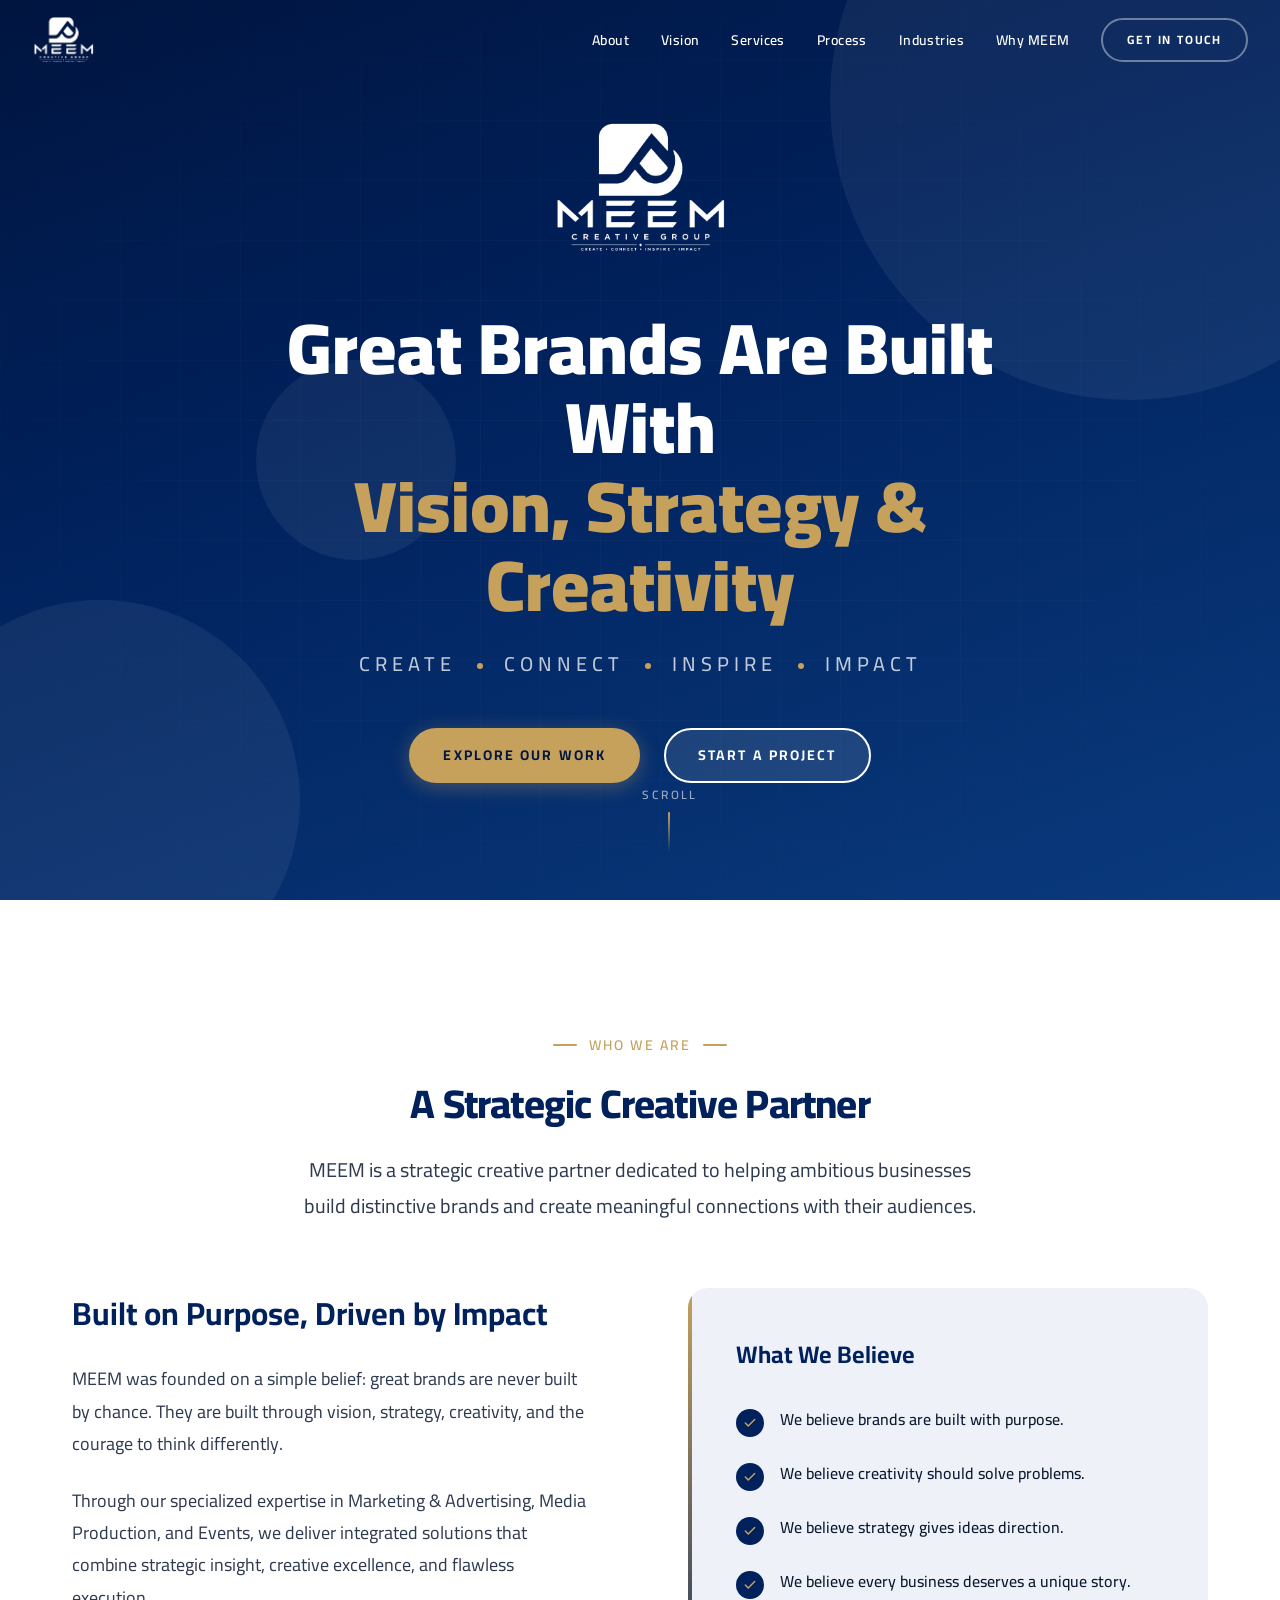
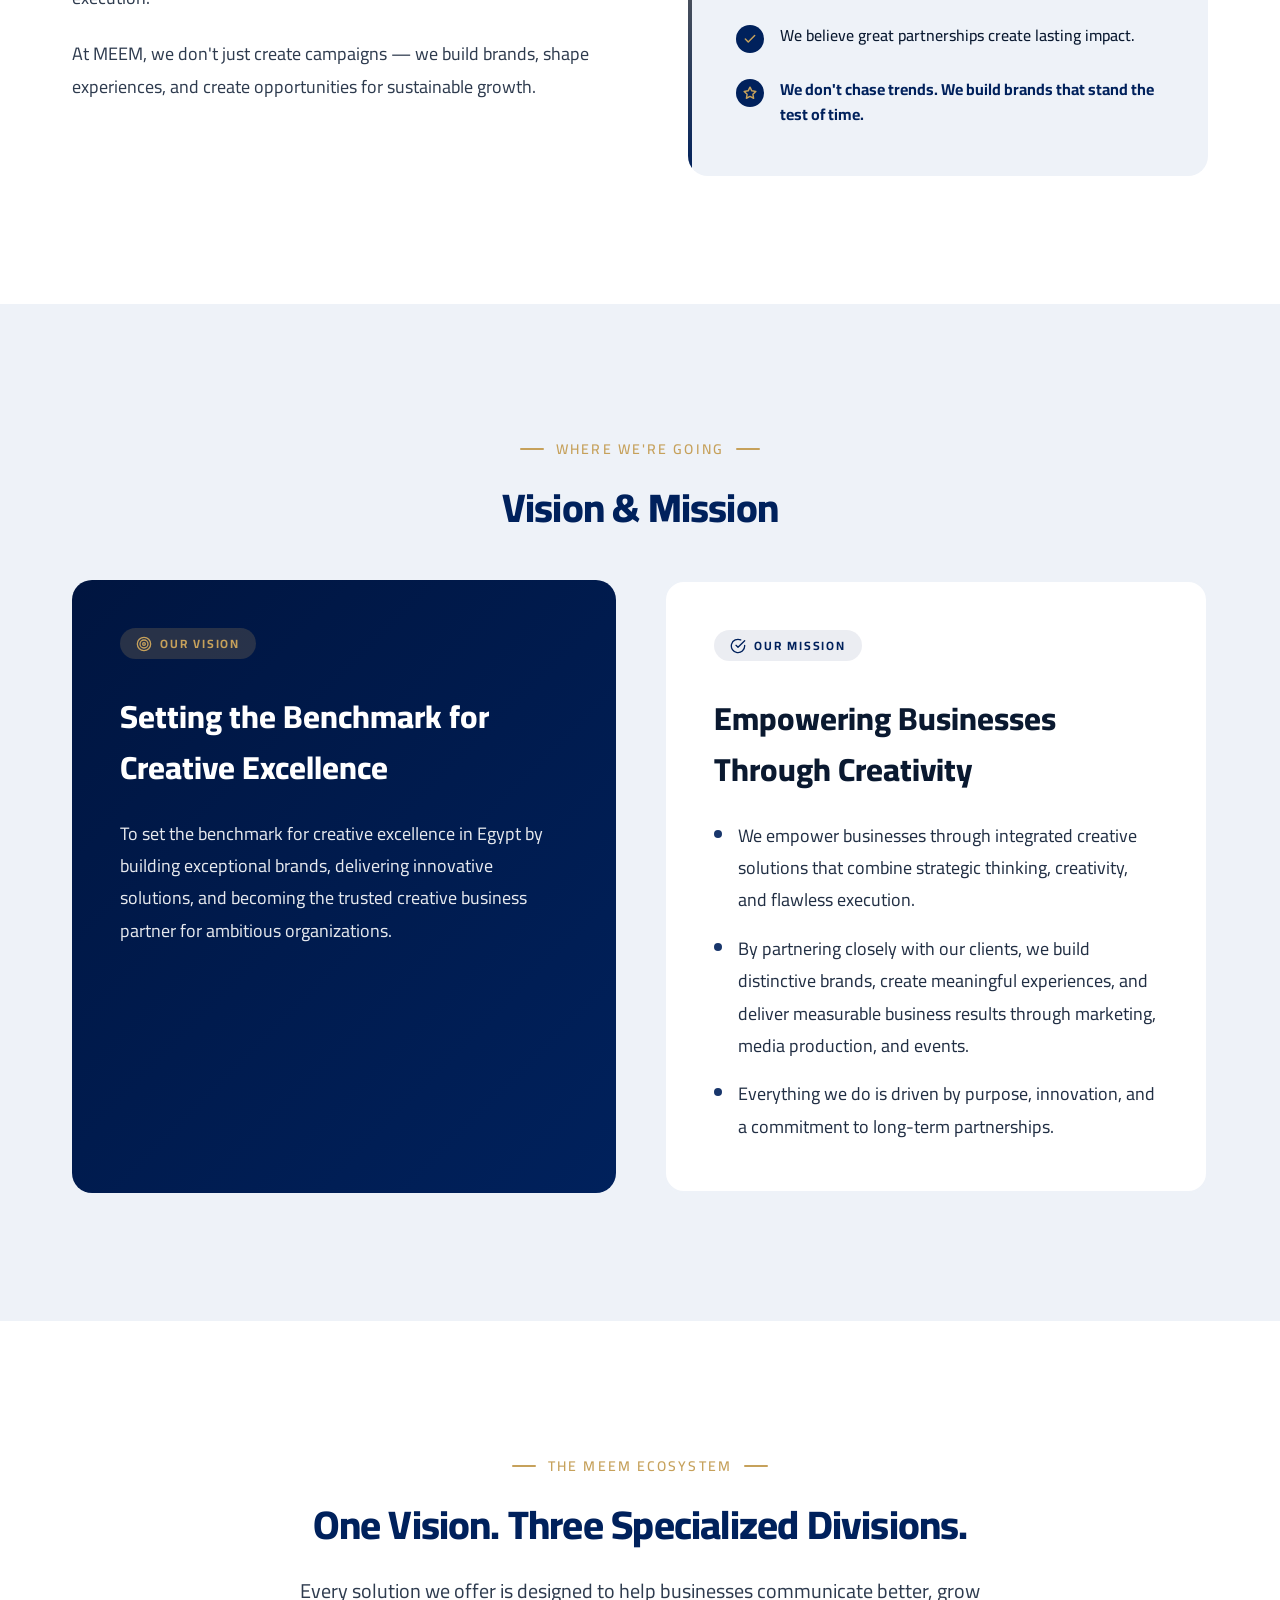
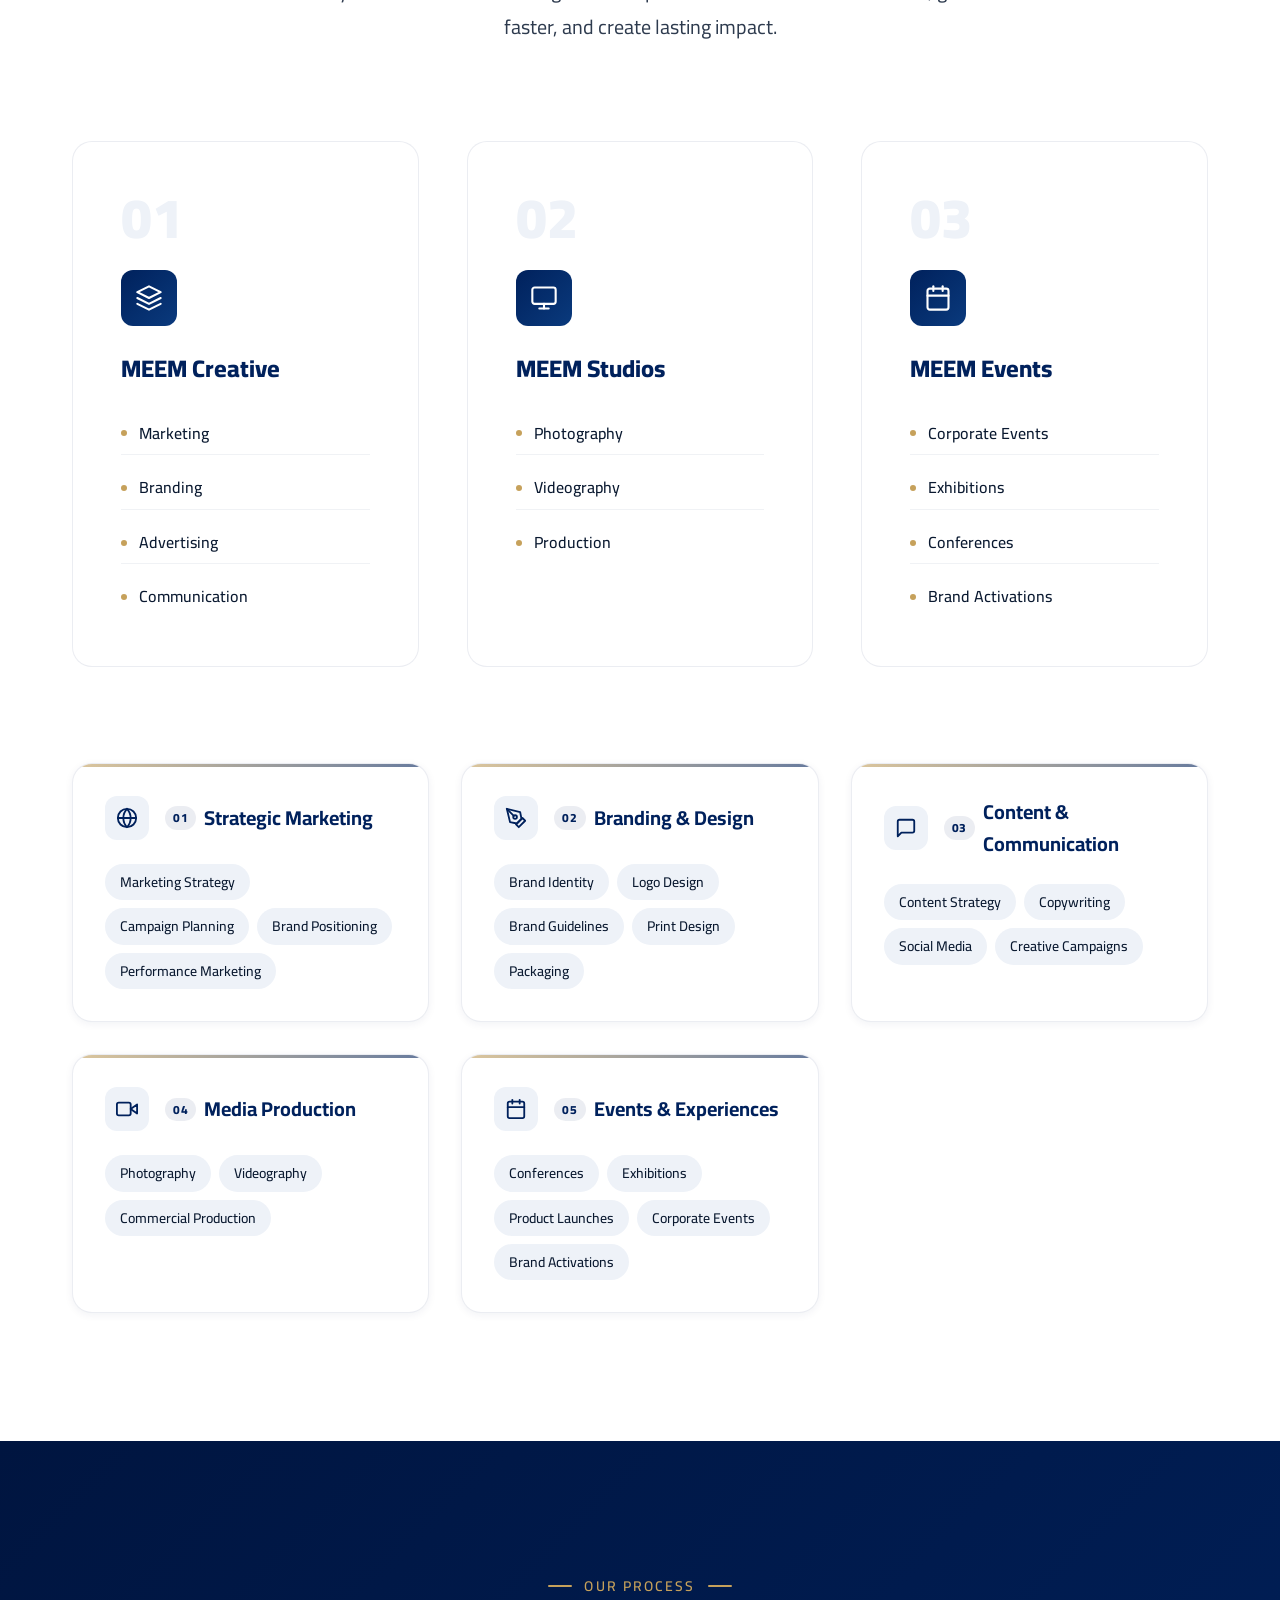
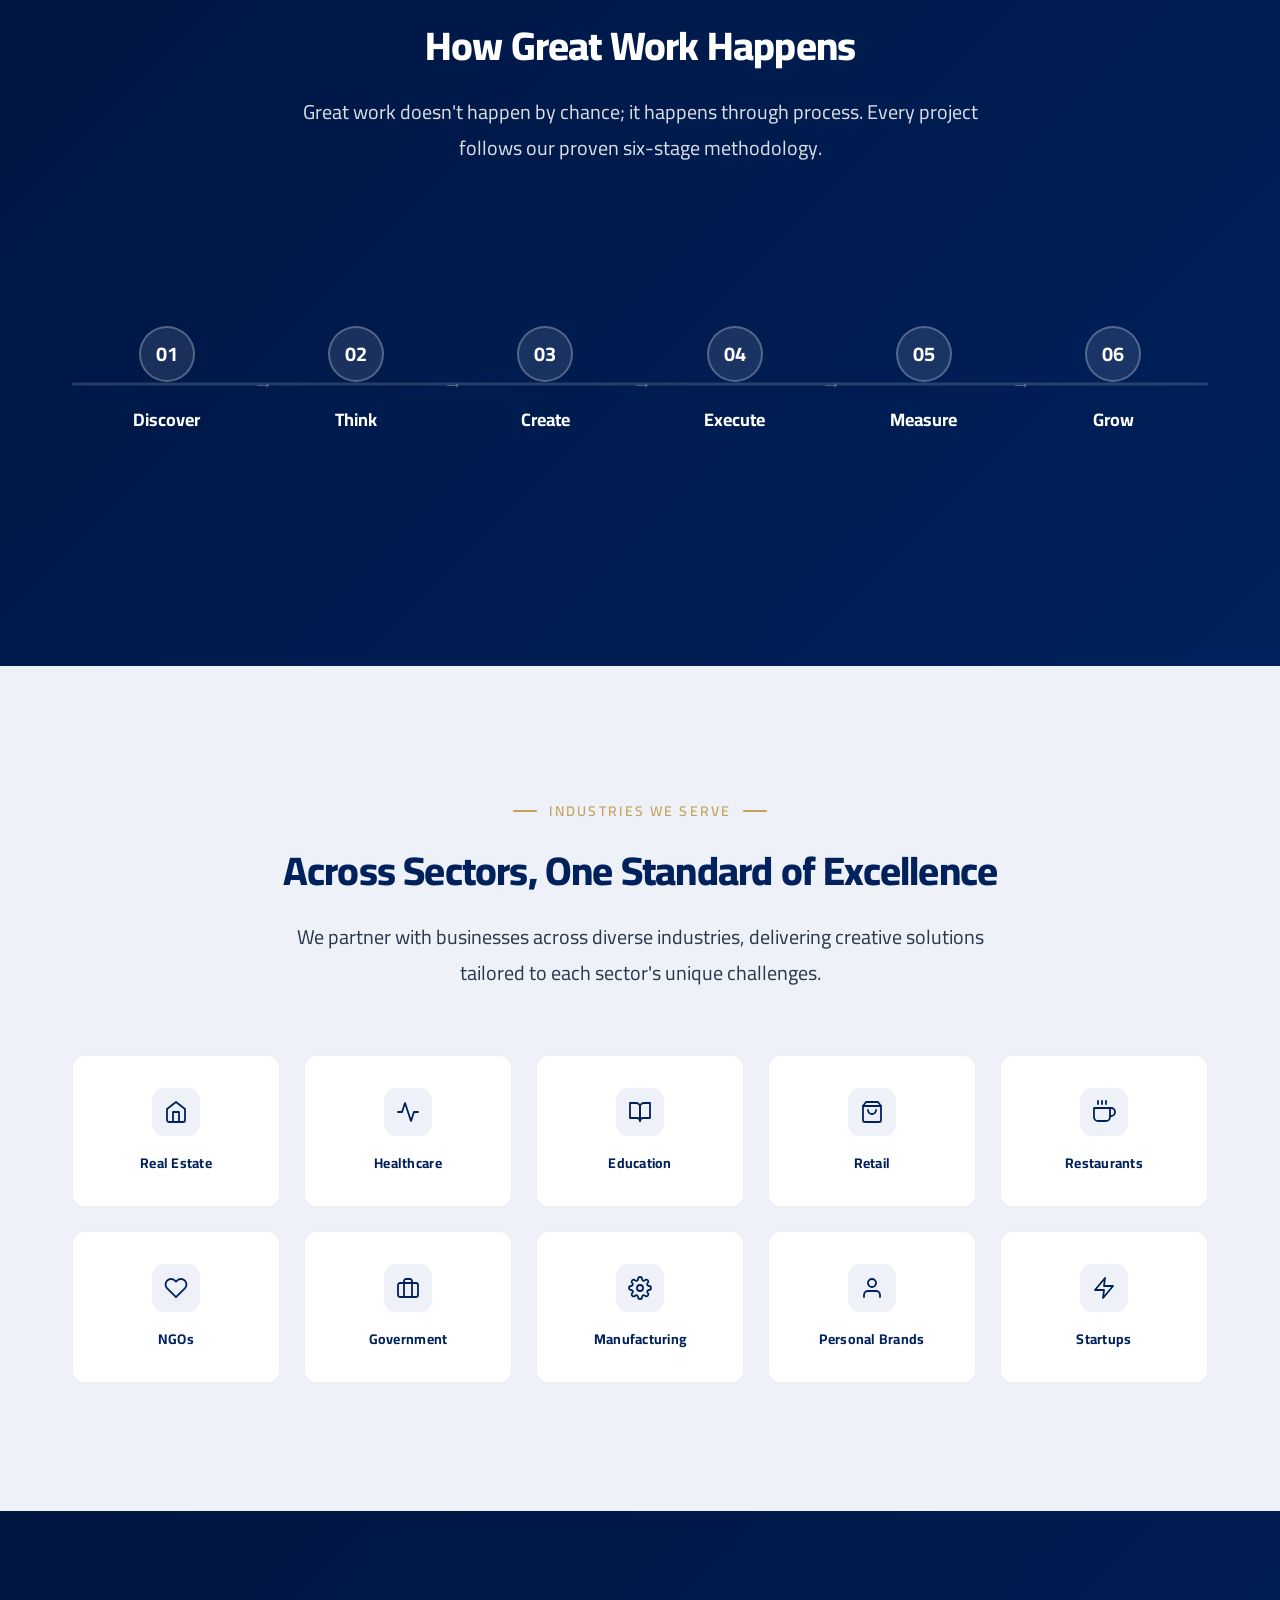
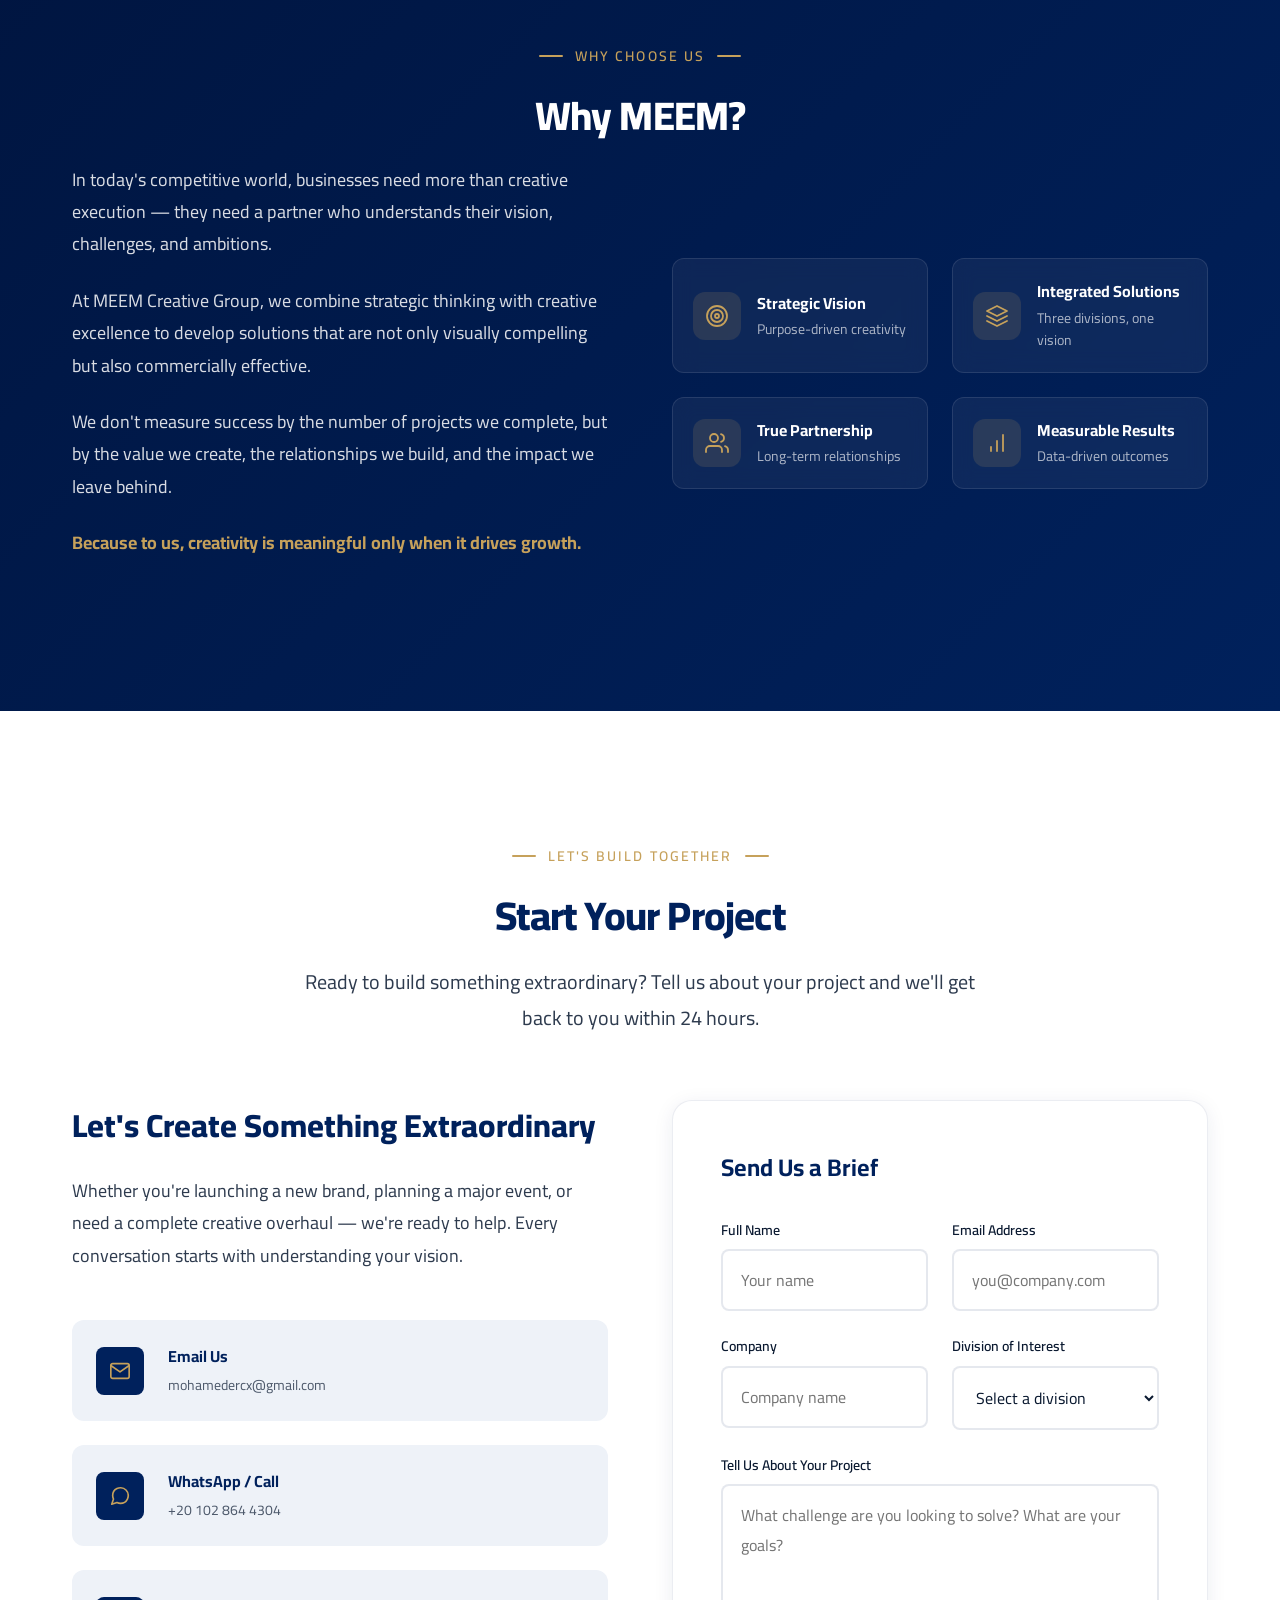
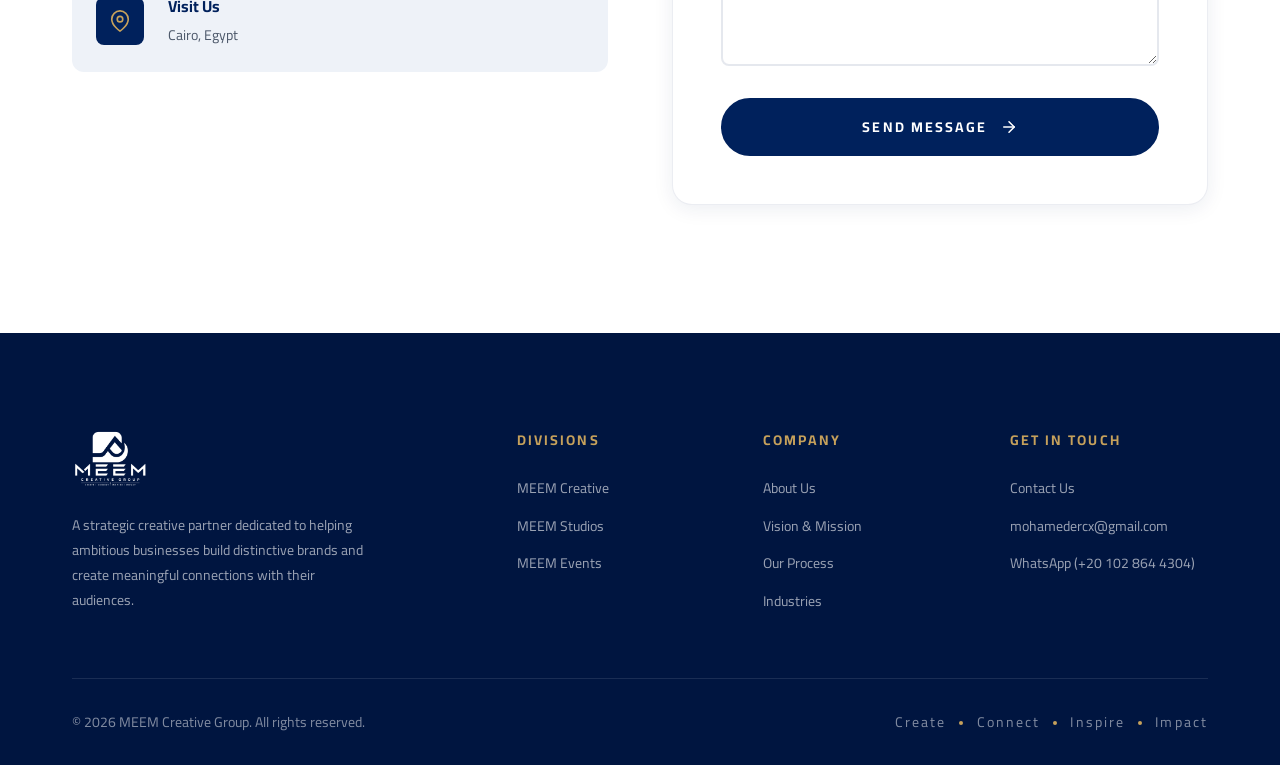
==== commit fb55409d: "Add files via upload" ====
--- a/index.html
+++ b/index.html
@@ -7,11 +7,18 @@
   <meta name="description" content="MEEM Creative Group is a strategic creative partner with three specialized divisions — Creative, Studios, and Events — dedicated to building distinctive brands and creating meaningful impact.">
   <meta name="keywords" content="MEEM, creative group, branding, marketing, advertising, media production, events, Egypt">
   
-  <!-- Open Graph -->
+  <!-- Open Graph / Social Media Meta Tags -->
   <meta property="og:title" content="MEEM Creative Group — Create • Connect • Inspire • Impact">
   <meta property="og:description" content="Strategic creative partner dedicated to building distinctive brands through Marketing, Media Production, and Events.">
   <meta property="og:type" content="website">
-  <meta property="og:image" content="assets/logo.png">
+  <meta property="og:url" content="https://yourwebsite.com/"> <!-- غير هذا الرابط برابط موقعك الحقيقي -->
+  <meta property="og:image" content="https://yourwebsite.com/assets/logo.png"> <!-- ضع رابط موقعك الحقيقي لكي تظهر الصورة -->
+  
+  <!-- Twitter Cards -->
+  <meta name="twitter:card" content="summary_large_image">
+  <meta name="twitter:title" content="MEEM Creative Group — Create • Connect • Inspire • Impact">
+  <meta name="twitter:description" content="Strategic creative partner dedicated to building distinctive brands through Marketing, Media Production, and Events.">
+  <meta name="twitter:image" content="https://yourwebsite.com/assets/logo.png"> <!-- ضع رابط موقعك الحقيقي لكي تظهر الصورة -->
   
   <!-- Fonts -->
   <link rel="preconnect" href="https://fonts.googleapis.com">
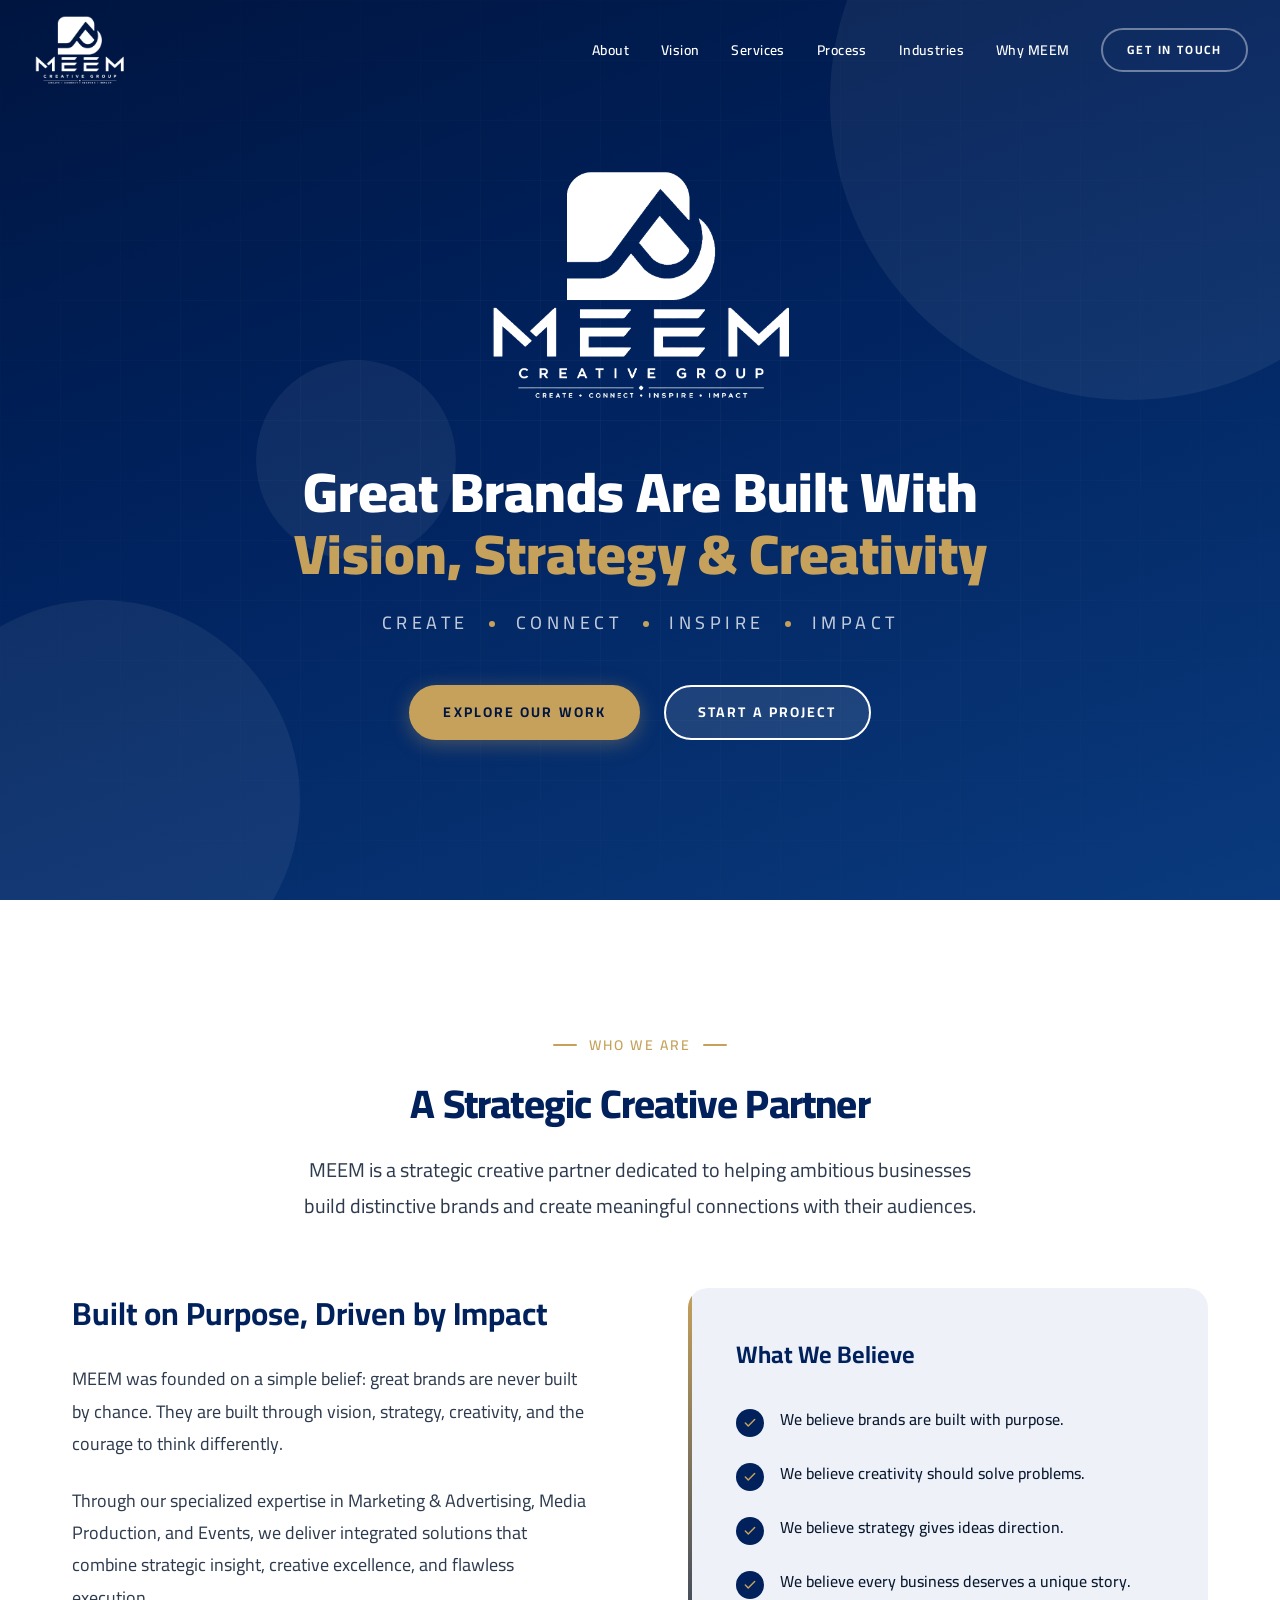
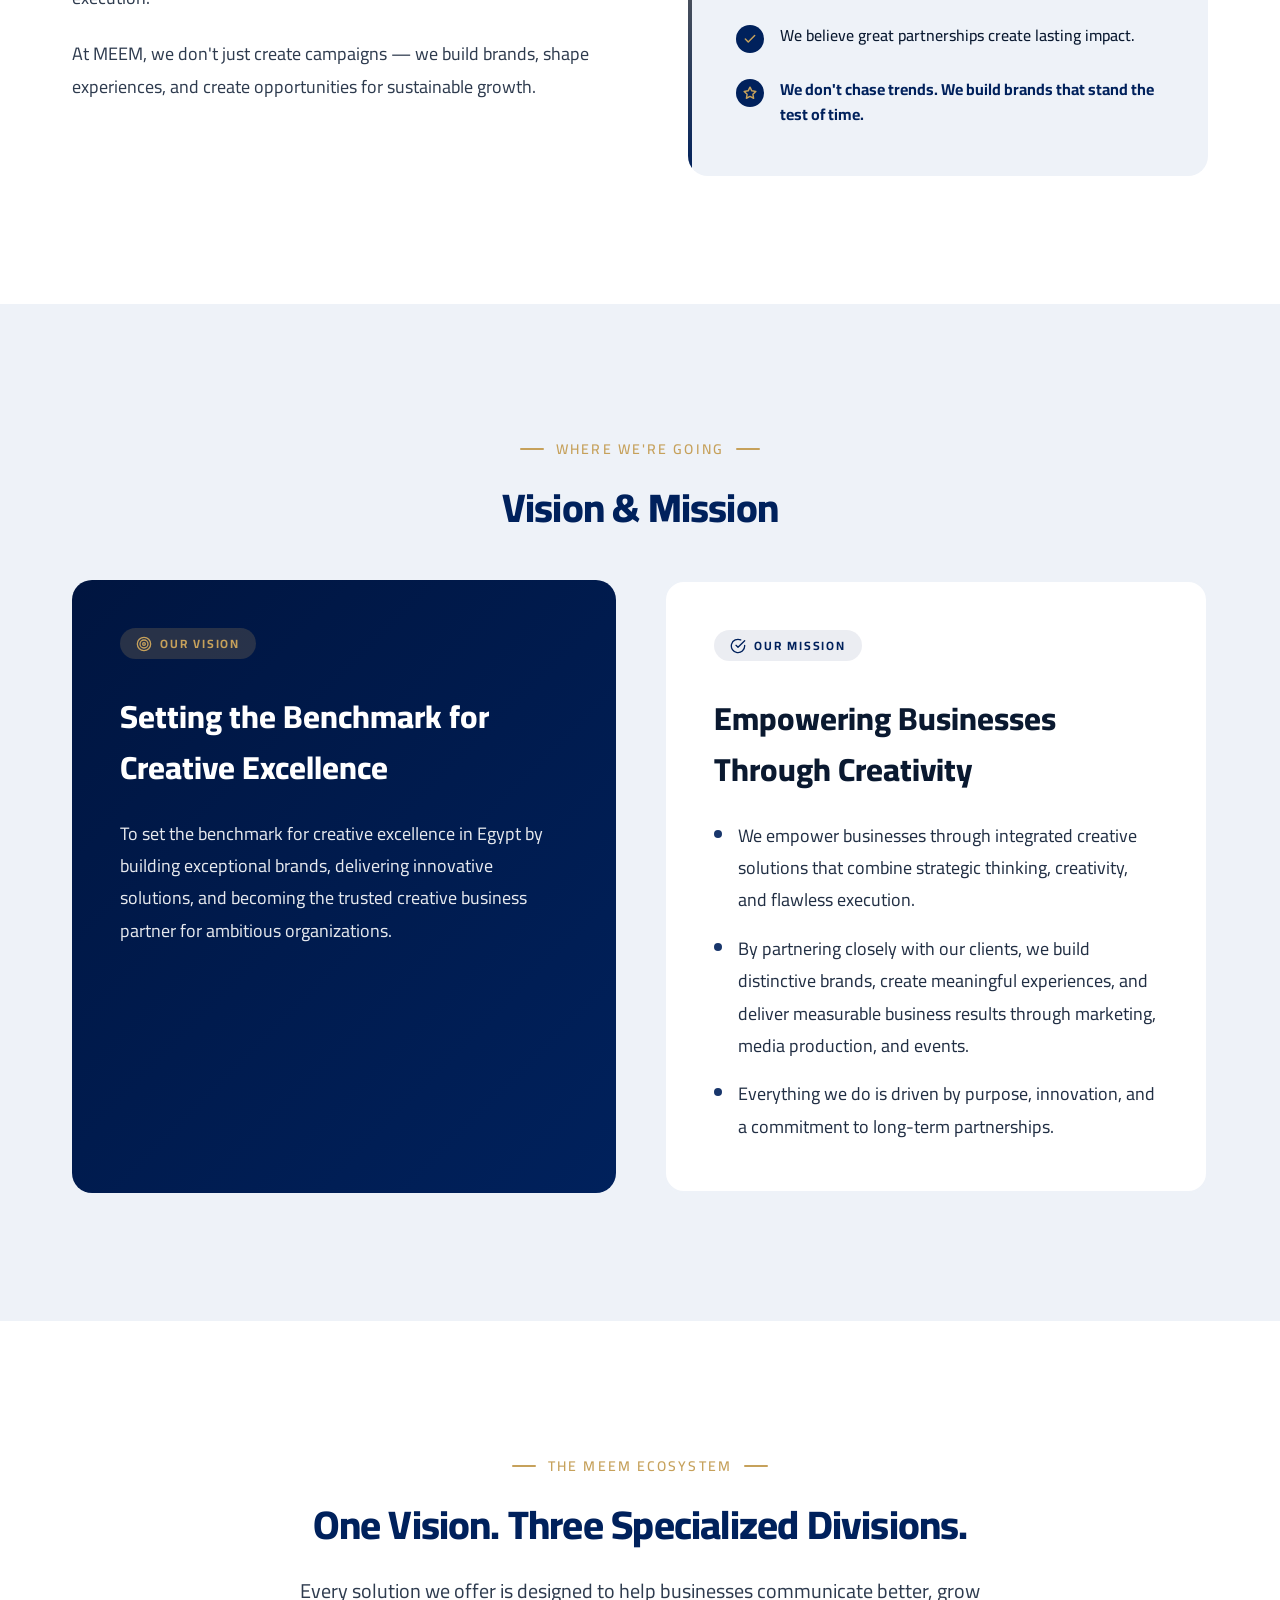
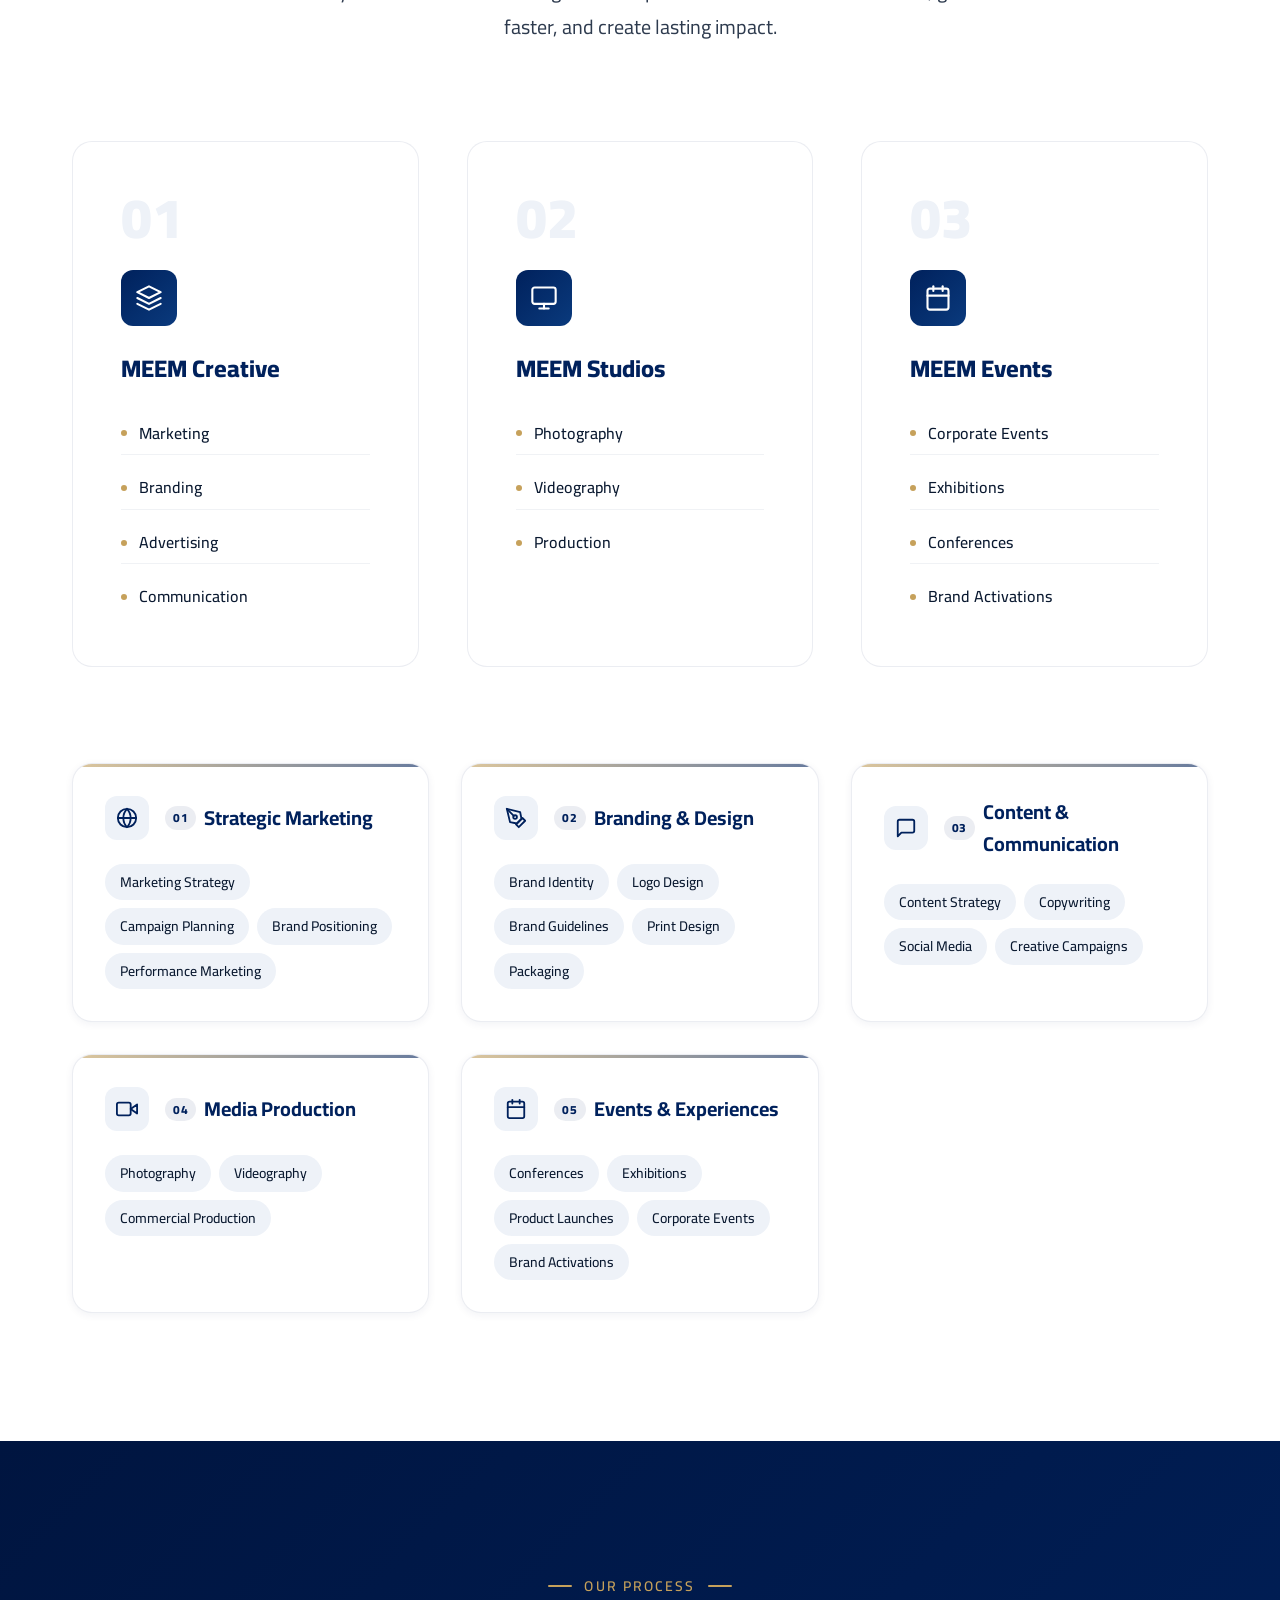
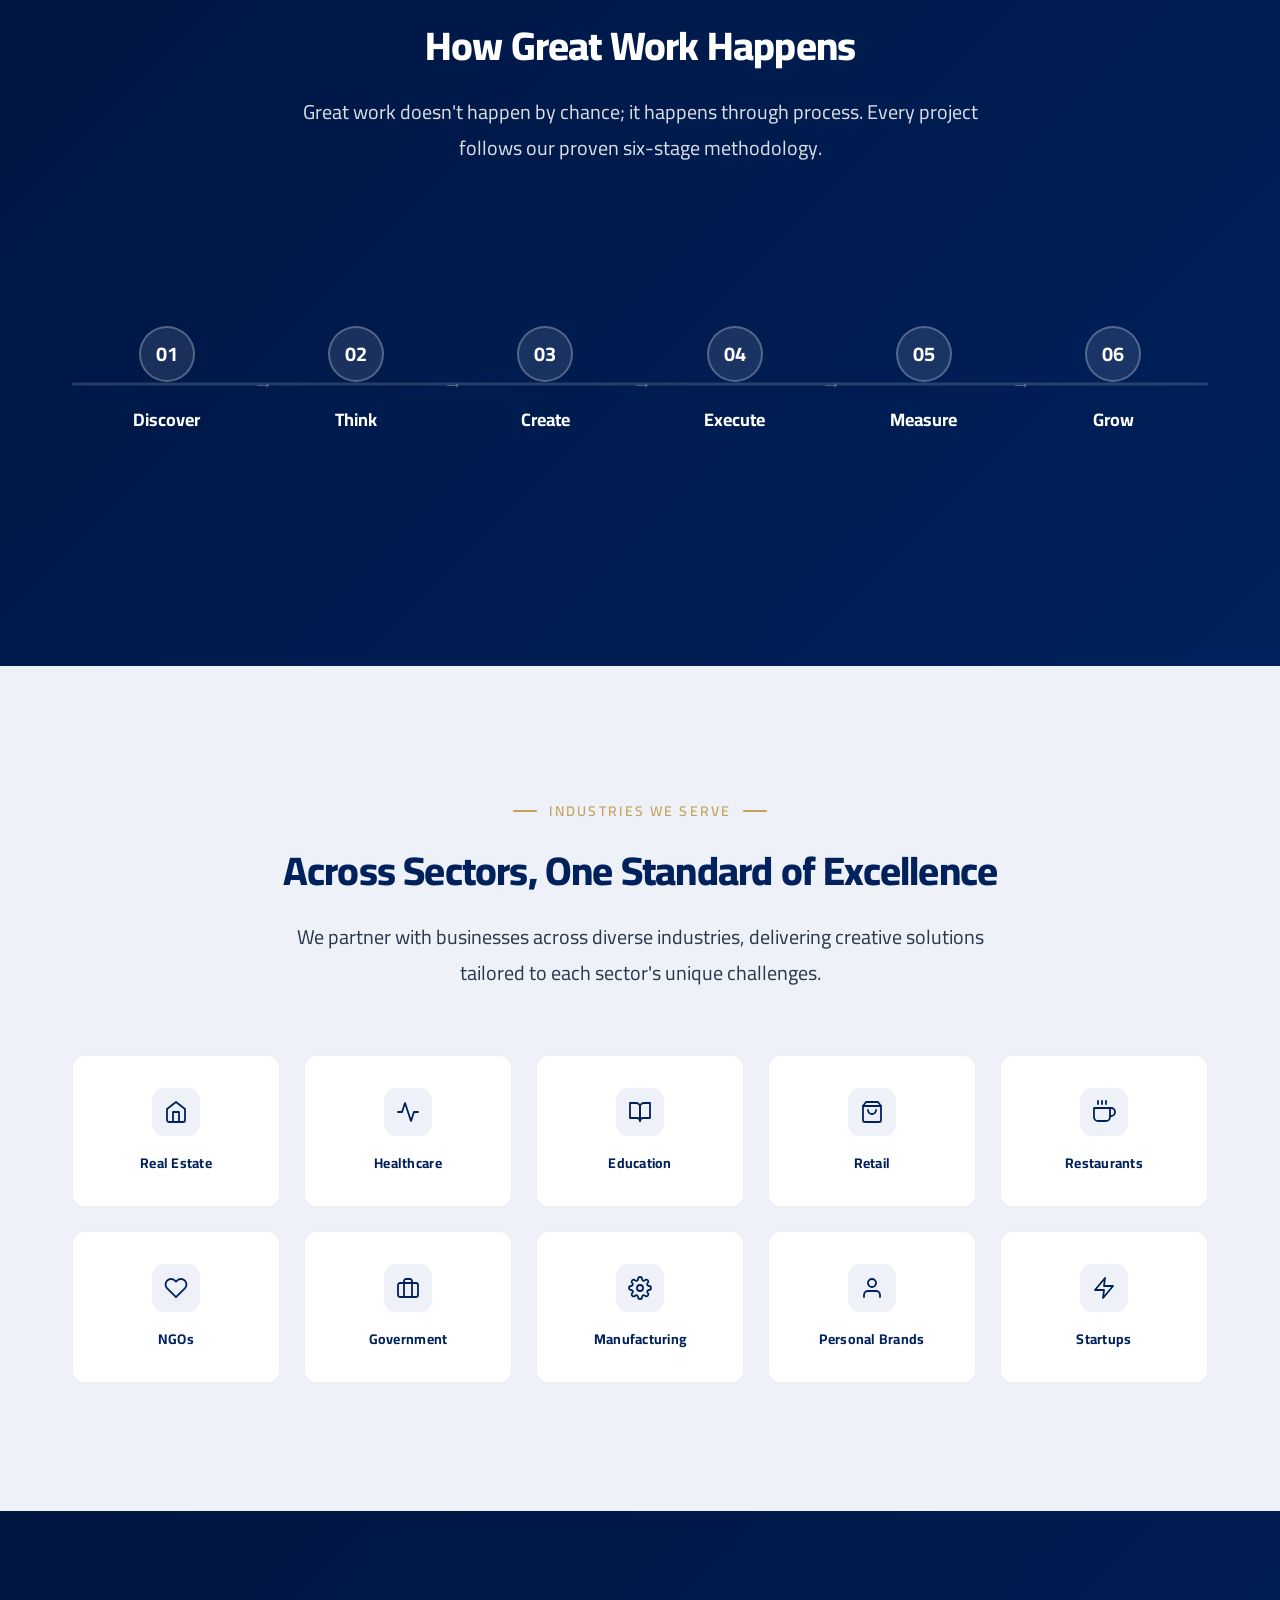
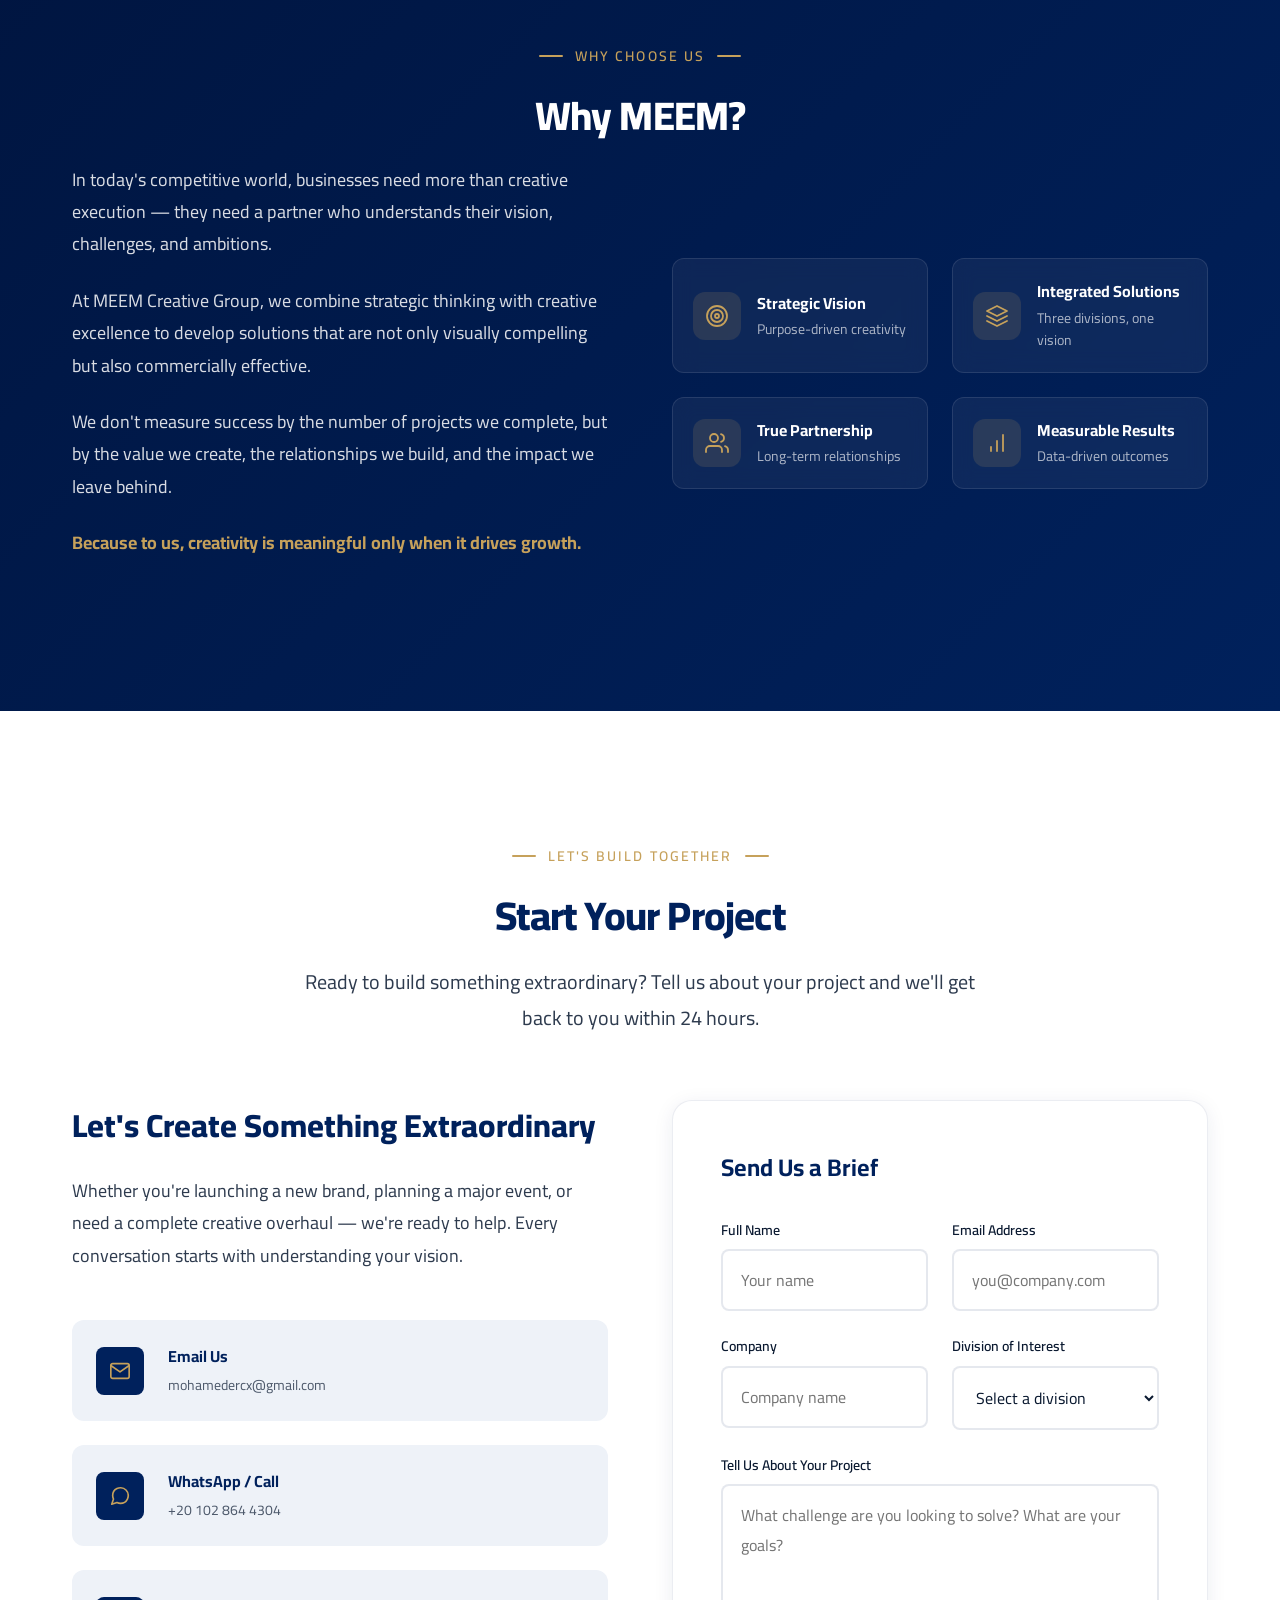
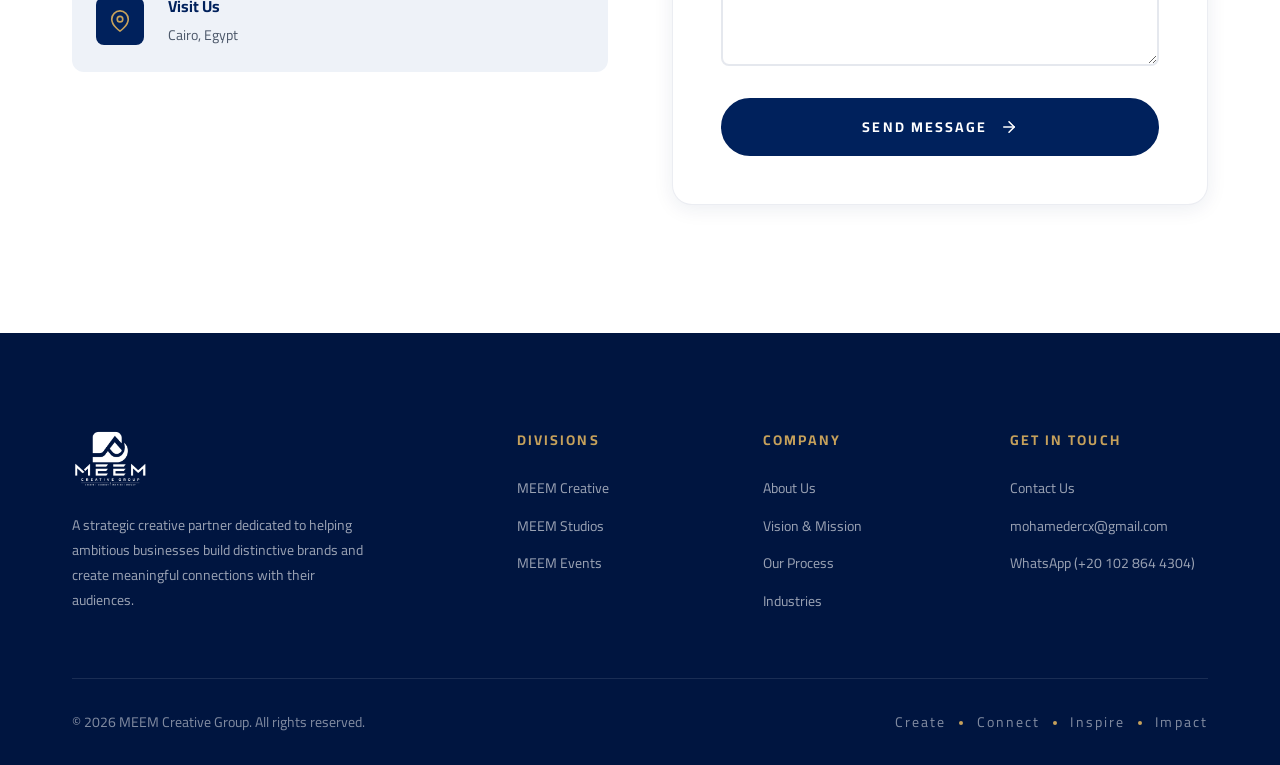
==== commit 3c040393: "Add files via upload" ====
--- a/index.html
+++ b/index.html
@@ -110,10 +110,6 @@
       </div>
     </div>
 
-    <div class="hero__scroll-indicator">
-      <span>Scroll</span>
-      <div class="hero__scroll-line"></div>
-    </div>
   </section>
 
 
--- a/css/style.css
+++ b/css/style.css
@@ -75,7 +75,7 @@
   /* Layout */
   --container-max: 1200px;
   --container-wide: 1400px;
-  --nav-height: 80px;
+  --nav-height: 100px;
   --border-radius-sm: 8px;
   --border-radius-md: 12px;
   --border-radius-lg: 20px;
@@ -361,7 +361,7 @@
 }
 
 .nav__logo img {
-  height: 50px;
+  height: 75px;
   width: auto;
   transition: filter var(--transition-base);
 }
@@ -563,7 +563,7 @@
 }
 
 .hero__logo {
-  width: 180px;
+  width: 320px;
   height: auto;
   margin: 0 auto var(--space-2xl);
   filter: brightness(0) invert(1);
@@ -573,7 +573,7 @@
 }
 
 .hero__title {
-  font-size: var(--fs-5xl);
+  font-size: var(--fs-4xl);
   font-weight: var(--fw-black);
   color: var(--white);
   line-height: 1.1;
@@ -590,7 +590,7 @@
 }
 
 .hero__tagline {
-  font-size: var(--fs-lg);
+  font-size: var(--fs-md);
   font-weight: var(--fw-medium);
   color: rgba(255, 255, 255, 0.75);
   letter-spacing: var(--ls-wider);
@@ -1179,7 +1179,7 @@
 
 .process__step:hover .process__step-desc,
 .process__step--active .process__step-desc {
-  max-height: 100px;
+  max-height: 300px;
   opacity: 1;
   margin-top: var(--space-sm);
 }
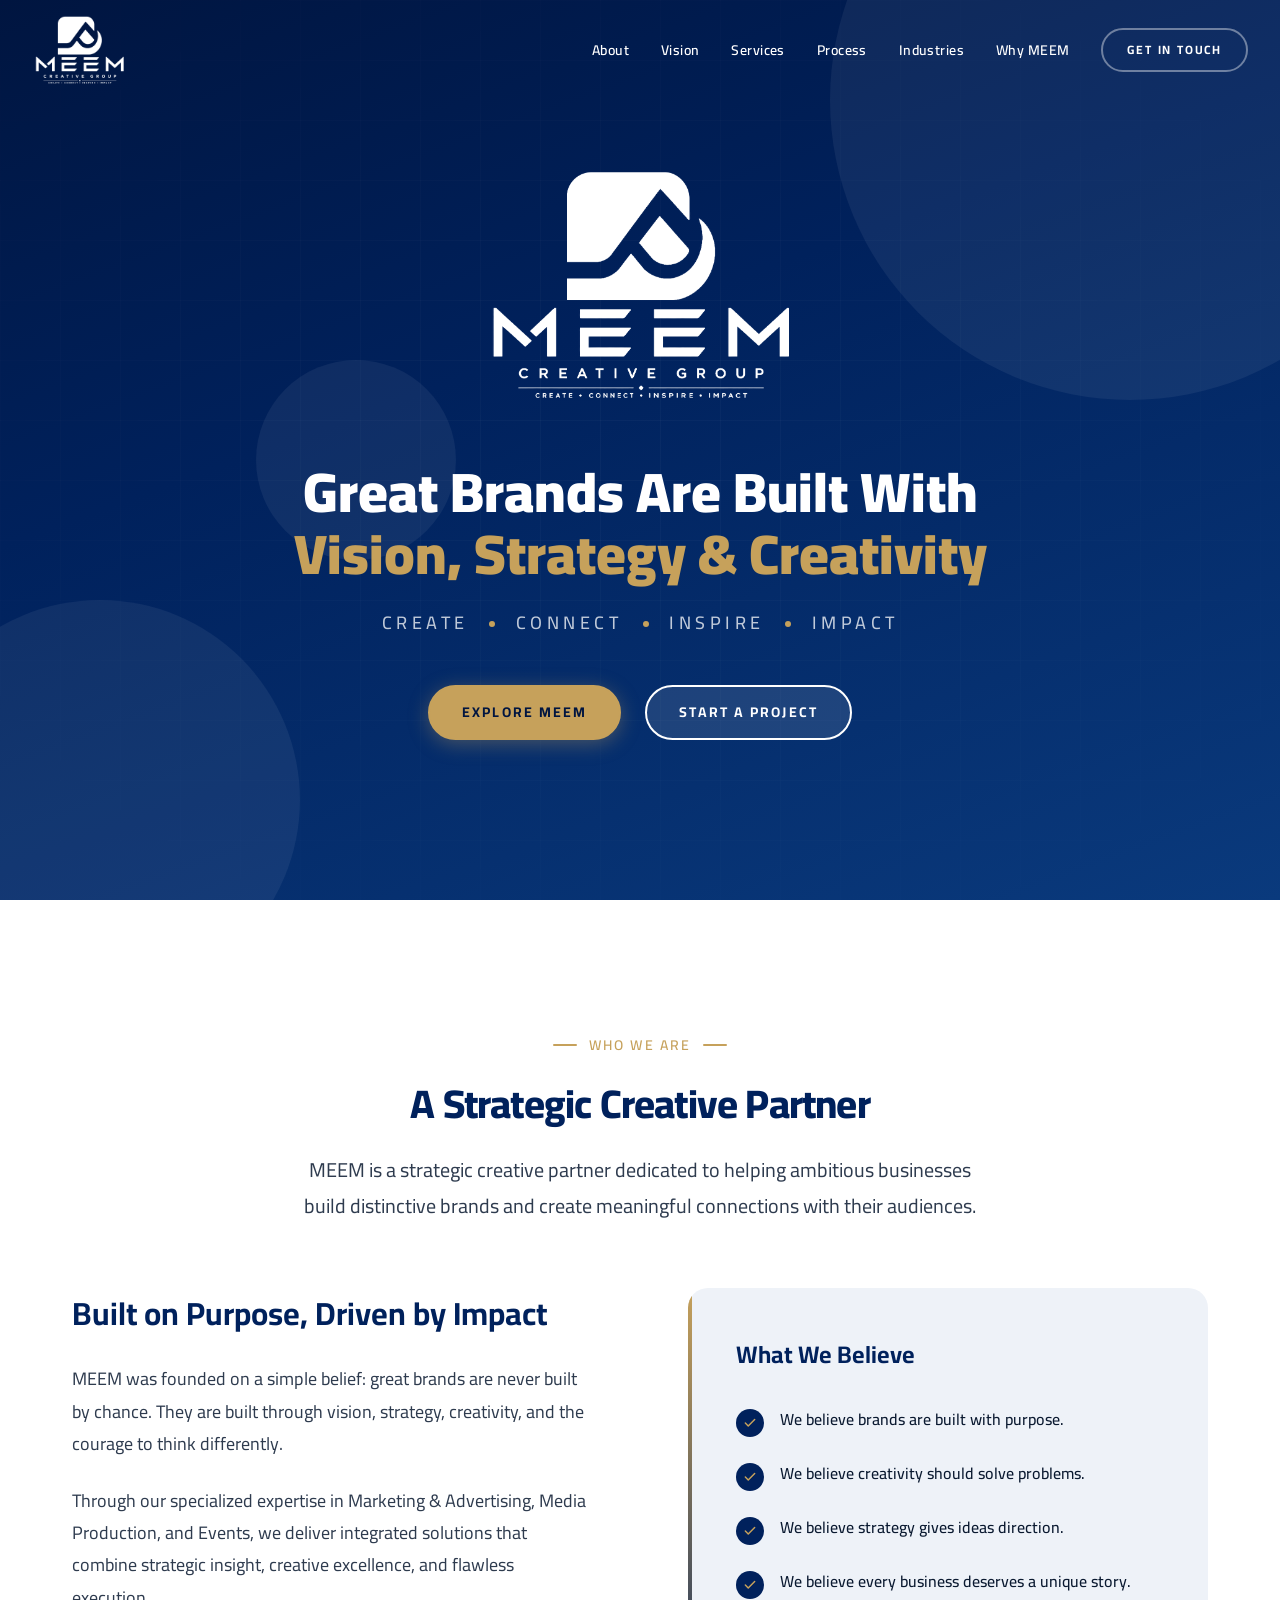
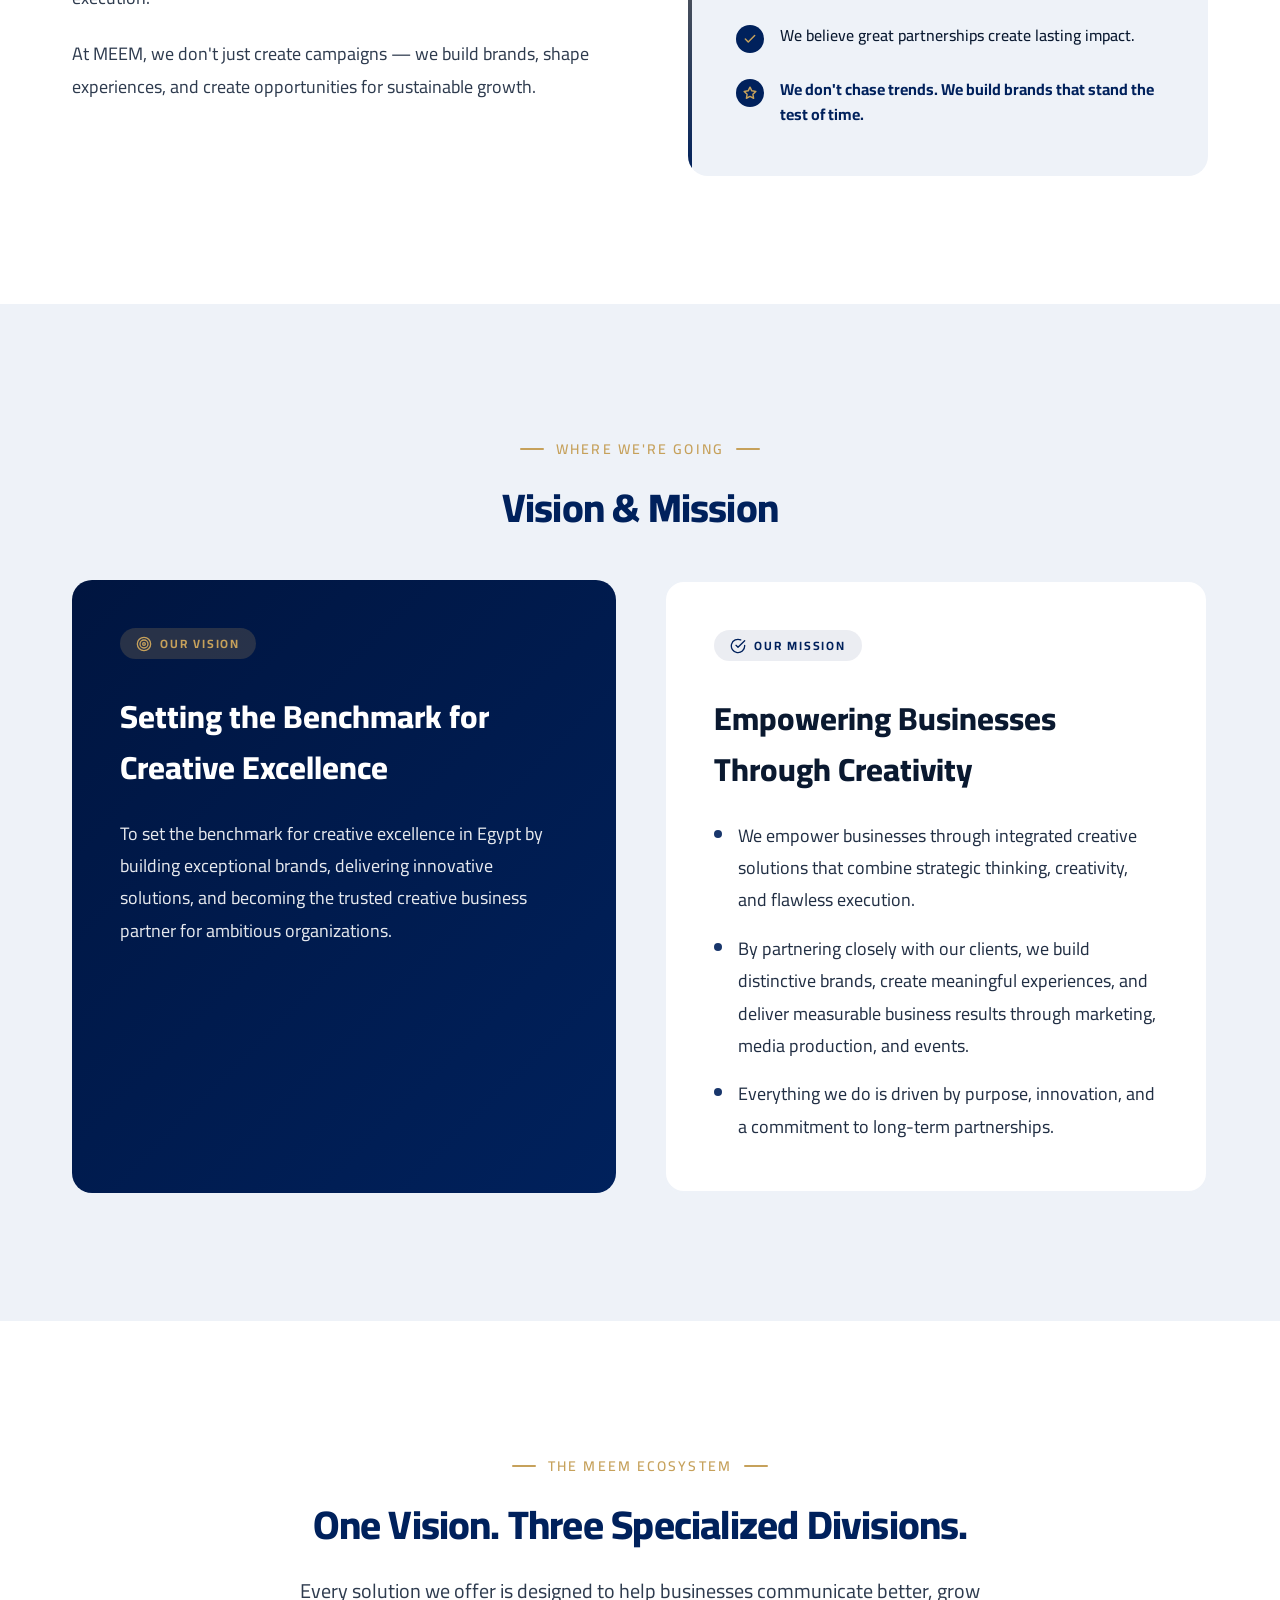
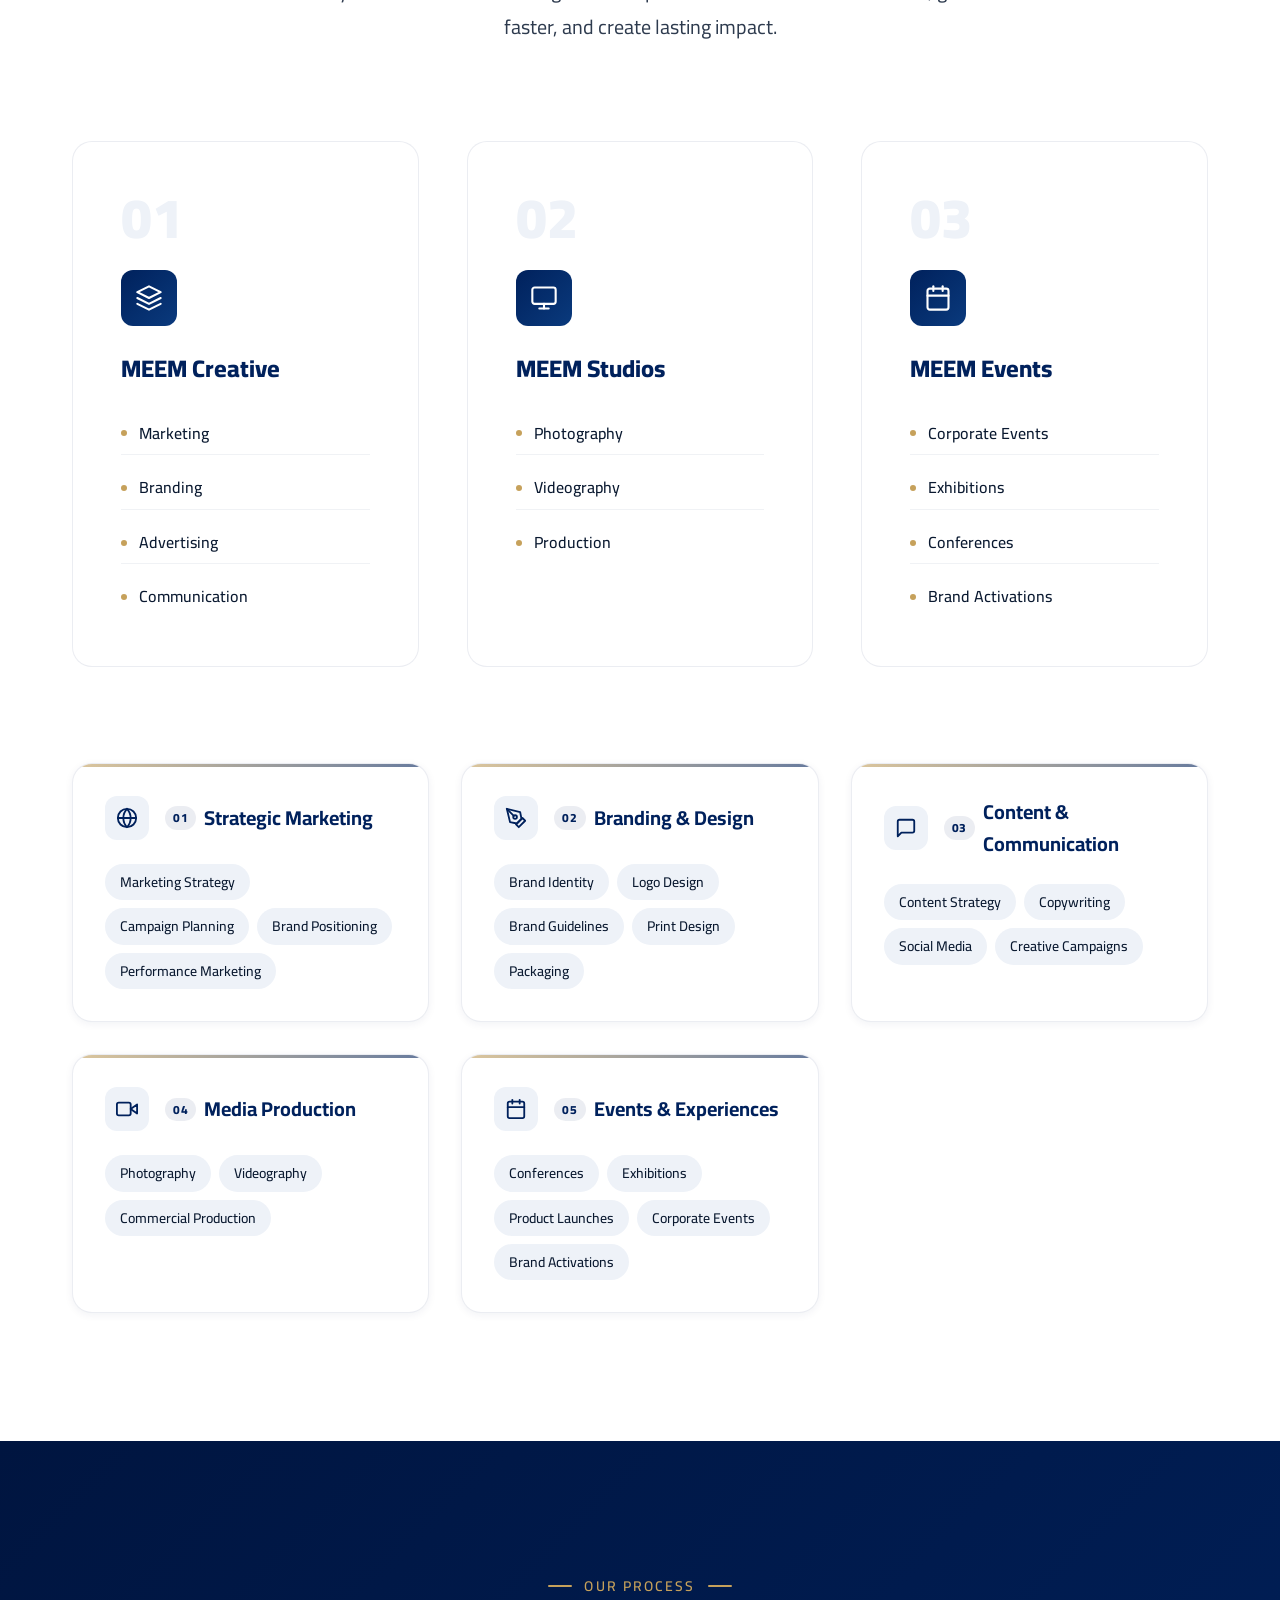
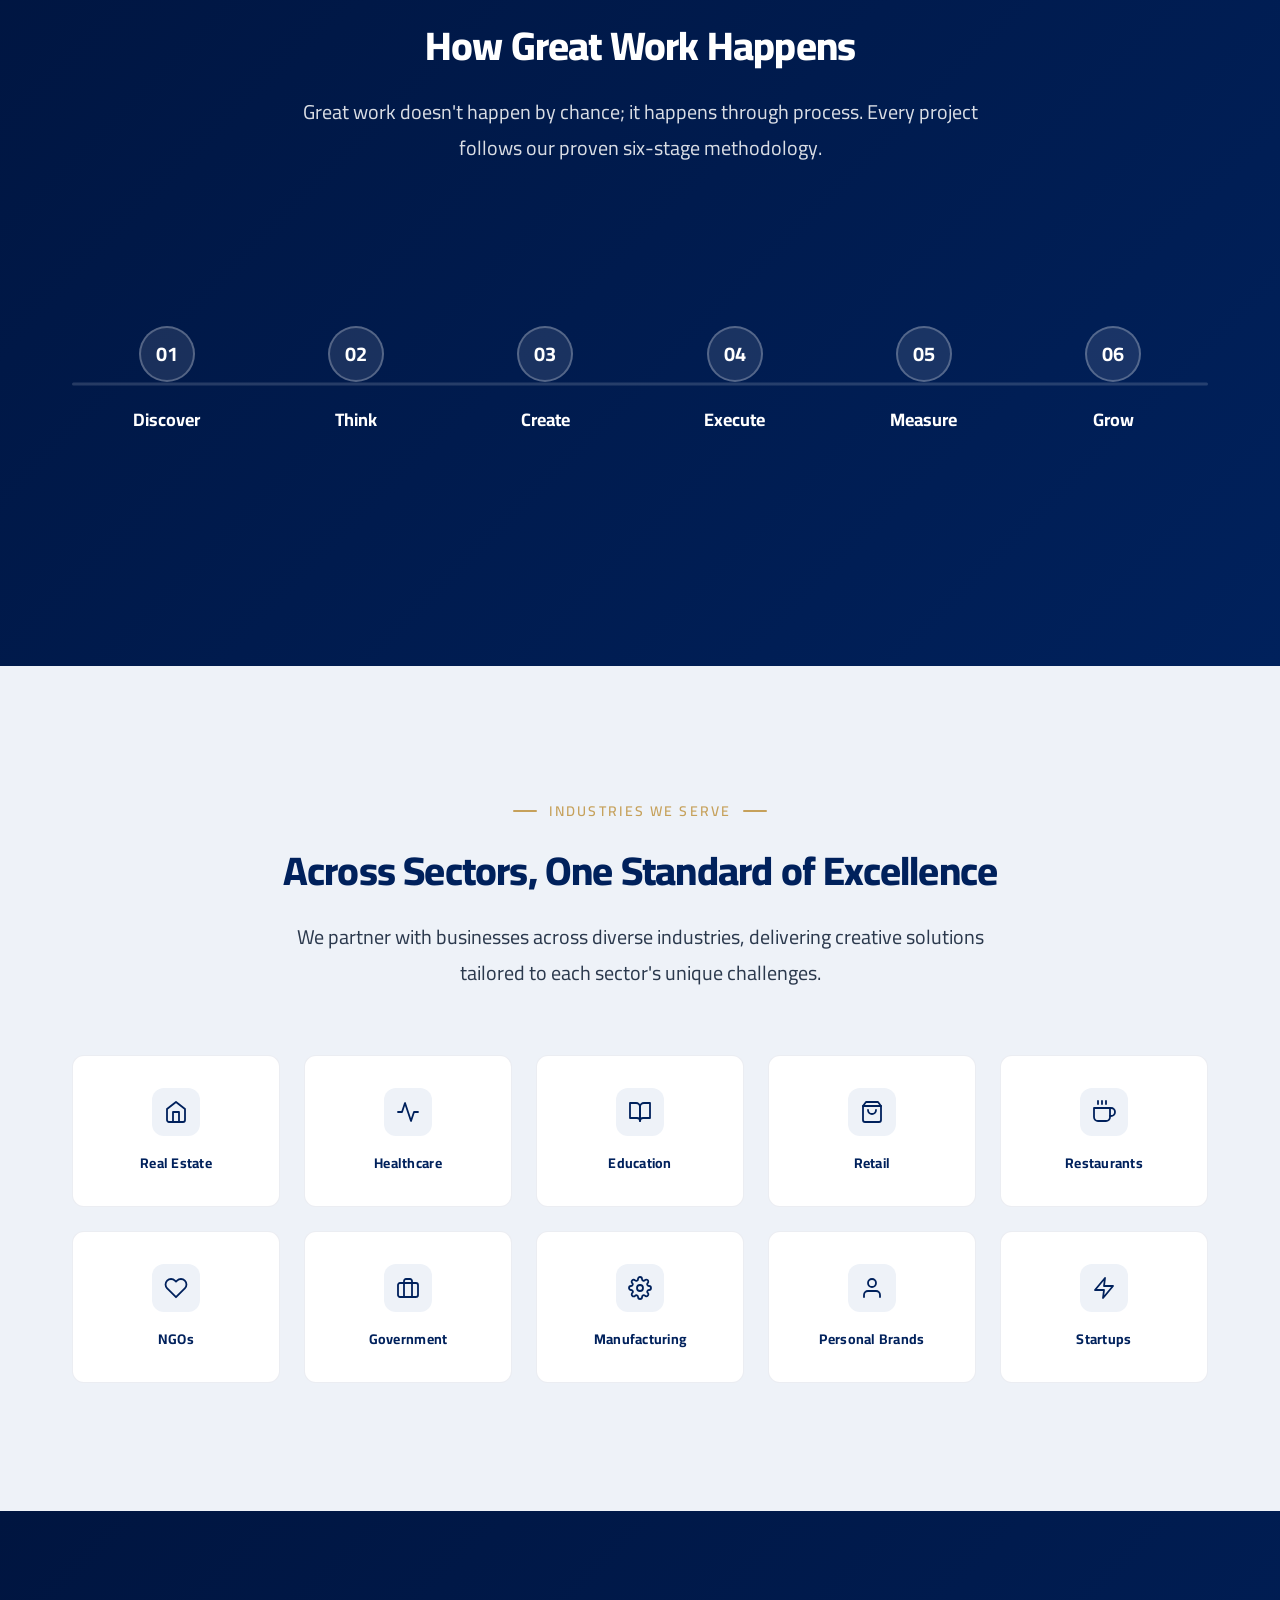
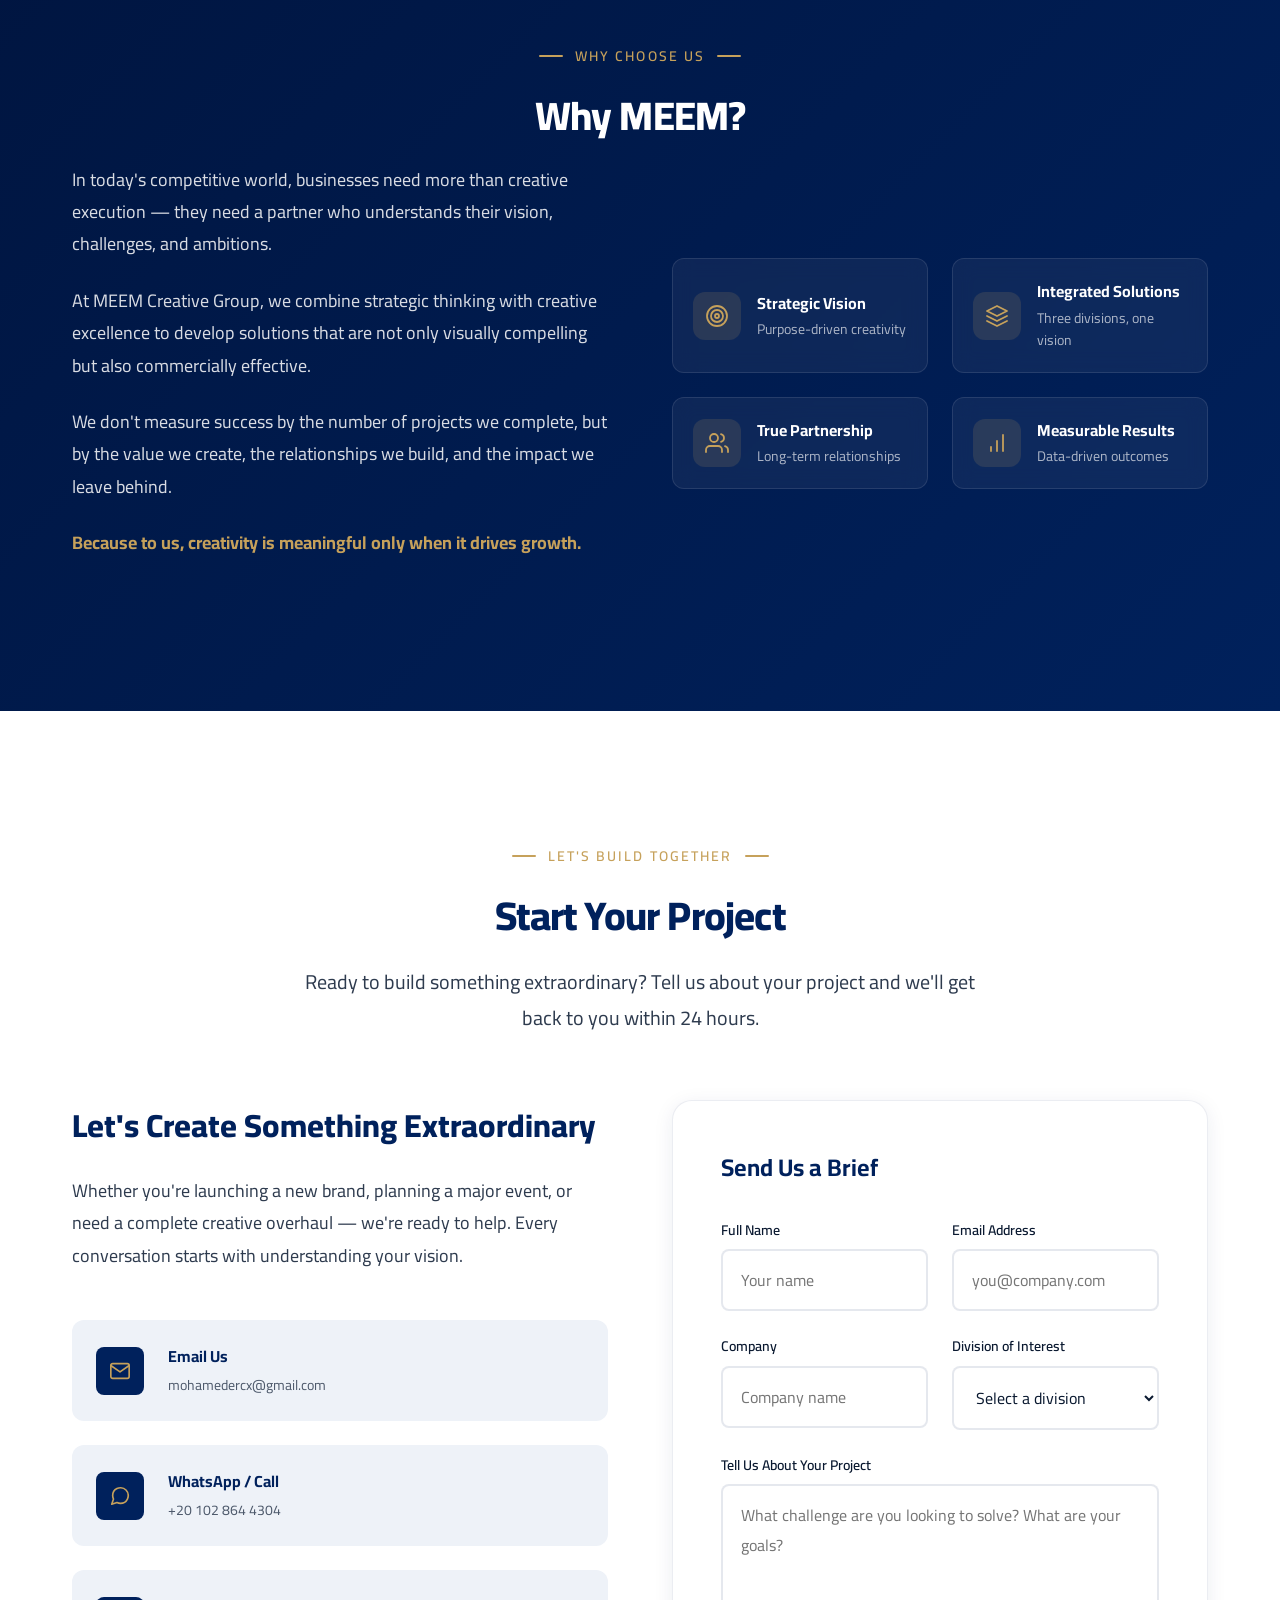
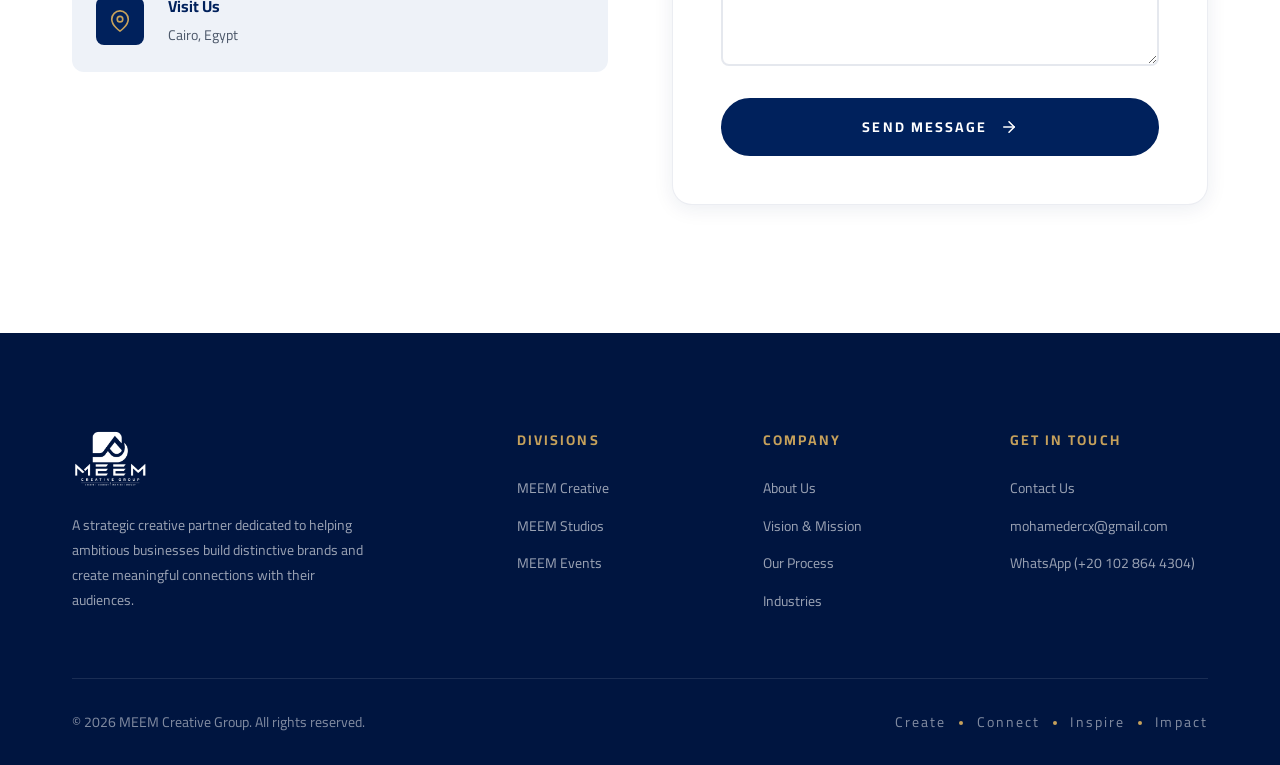
==== commit 01ad5fed: "Add files via upload" ====
--- a/index.html
+++ b/index.html
@@ -105,7 +105,7 @@
       </p>
 
       <div class="hero__actions">
-        <a href="#services" class="btn btn--sand">Explore Our Work</a>
+        <a href="#services" class="btn btn--sand">Explore MEEM</a>
         <a href="#contact" class="btn btn--light">Start a Project</a>
       </div>
     </div>
@@ -381,7 +381,7 @@
             <h4>Discover</h4>
             <p class="process__step-desc">We begin by understanding your business, your goals, your audience, and the landscape you operate in.</p>
           </div>
-          <span class="process__arrow">→</span>
+
         </div>
 
         <div class="process__step" data-step="2">
@@ -390,7 +390,7 @@
             <h4>Think</h4>
             <p class="process__step-desc">Strategy gives ideas direction. We define the approach, identify opportunities, and build the roadmap.</p>
           </div>
-          <span class="process__arrow">→</span>
+
         </div>
 
         <div class="process__step" data-step="3">
@@ -399,7 +399,7 @@
             <h4>Create</h4>
             <p class="process__step-desc">Where vision takes form. We design and craft solutions that are both visually compelling and commercially effective.</p>
           </div>
-          <span class="process__arrow">→</span>
+
         </div>
 
         <div class="process__step" data-step="4">
@@ -408,7 +408,7 @@
             <h4>Execute</h4>
             <p class="process__step-desc">Flawless delivery across every touchpoint. Every detail matters; every element is intentional.</p>
           </div>
-          <span class="process__arrow">→</span>
+
         </div>
 
         <div class="process__step" data-step="5">
@@ -417,7 +417,7 @@
             <h4>Measure</h4>
             <p class="process__step-desc">Data-driven evaluation. We track performance and measure results against clearly defined KPIs.</p>
           </div>
-          <span class="process__arrow">→</span>
+
         </div>
 
         <div class="process__step" data-step="6">
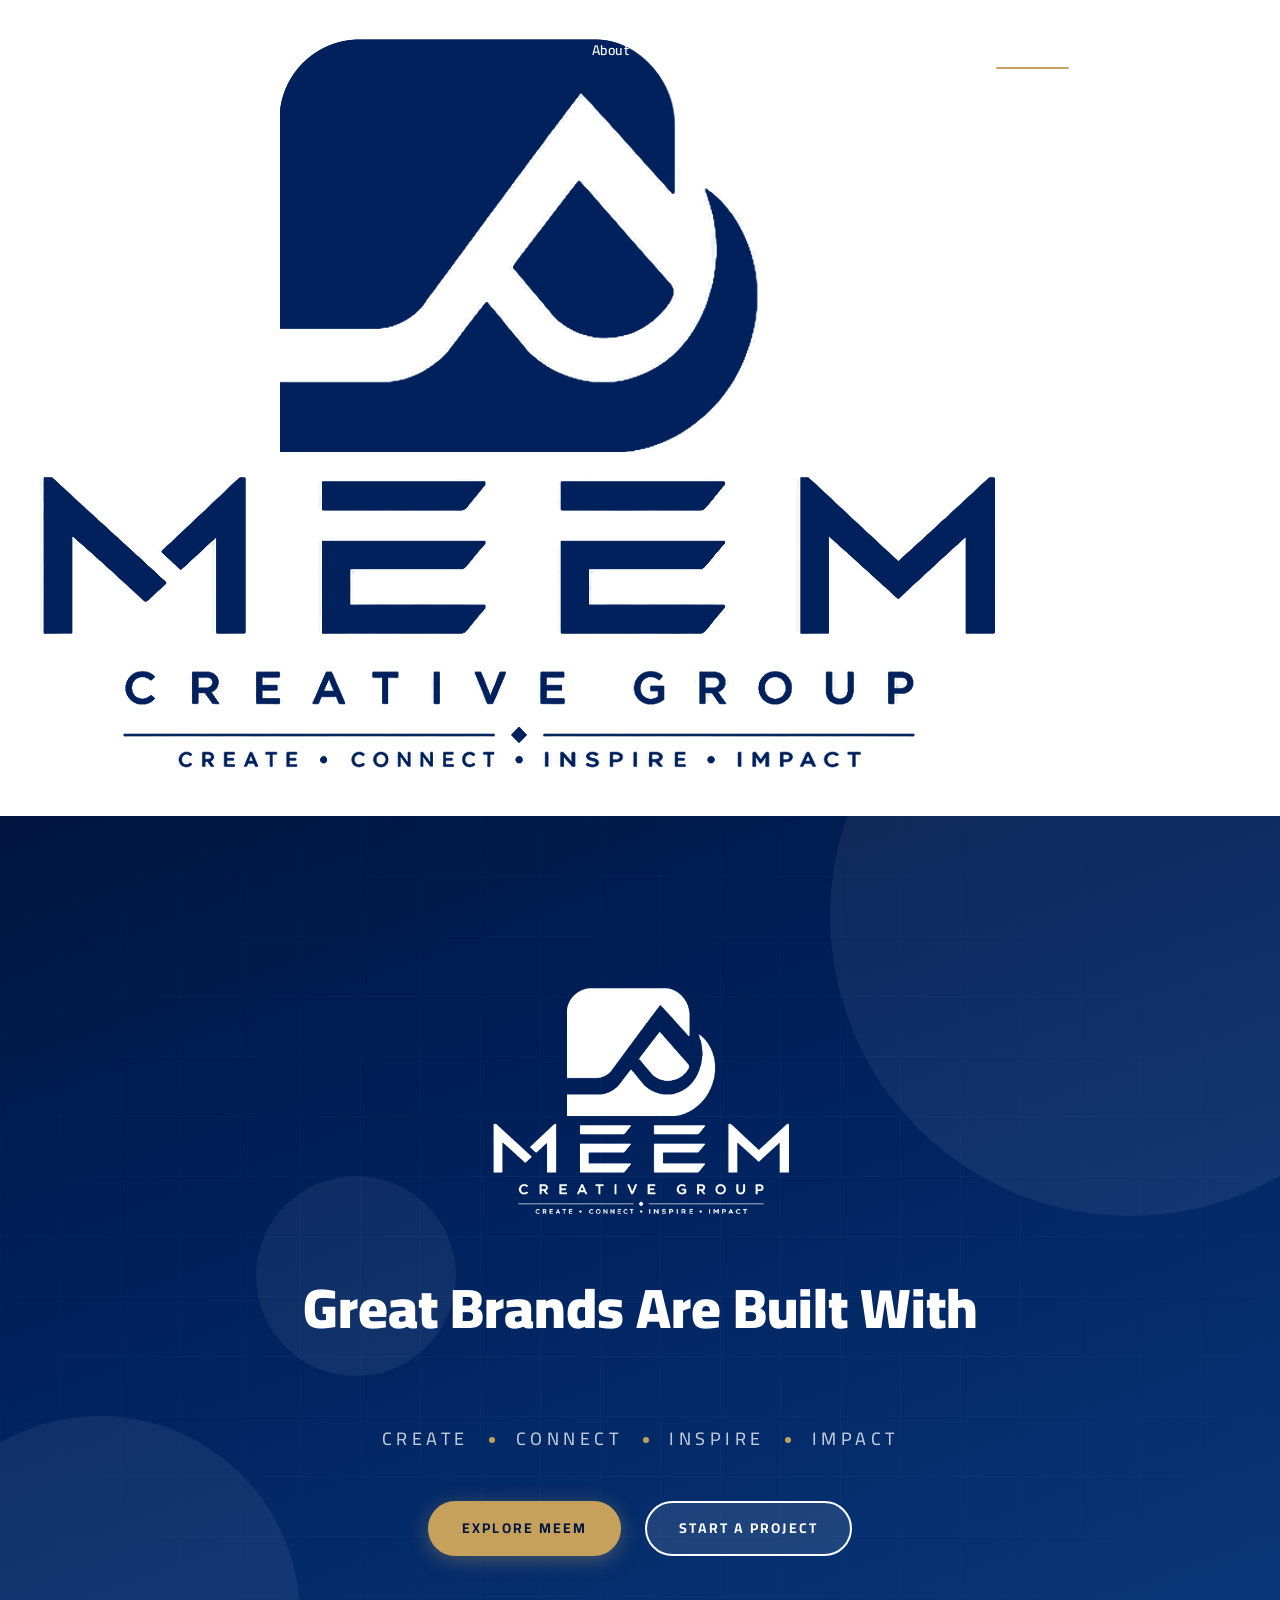
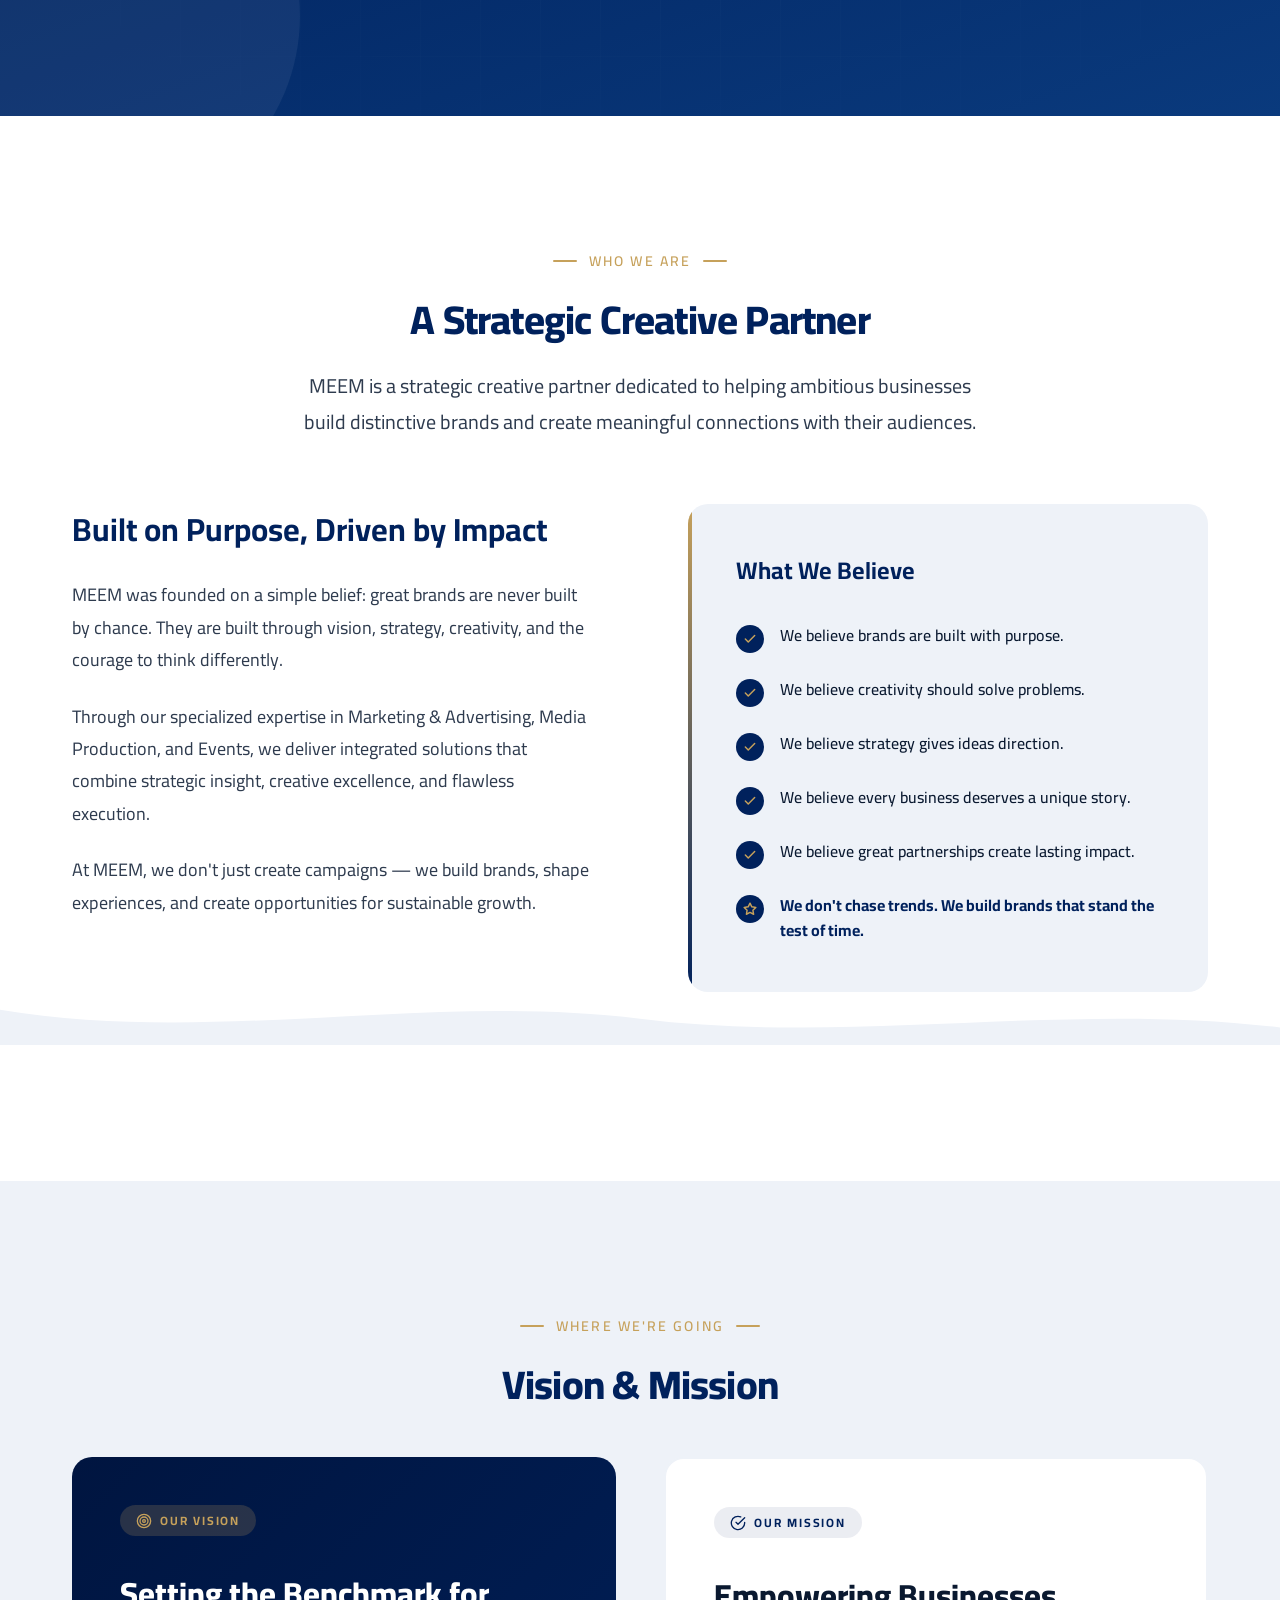
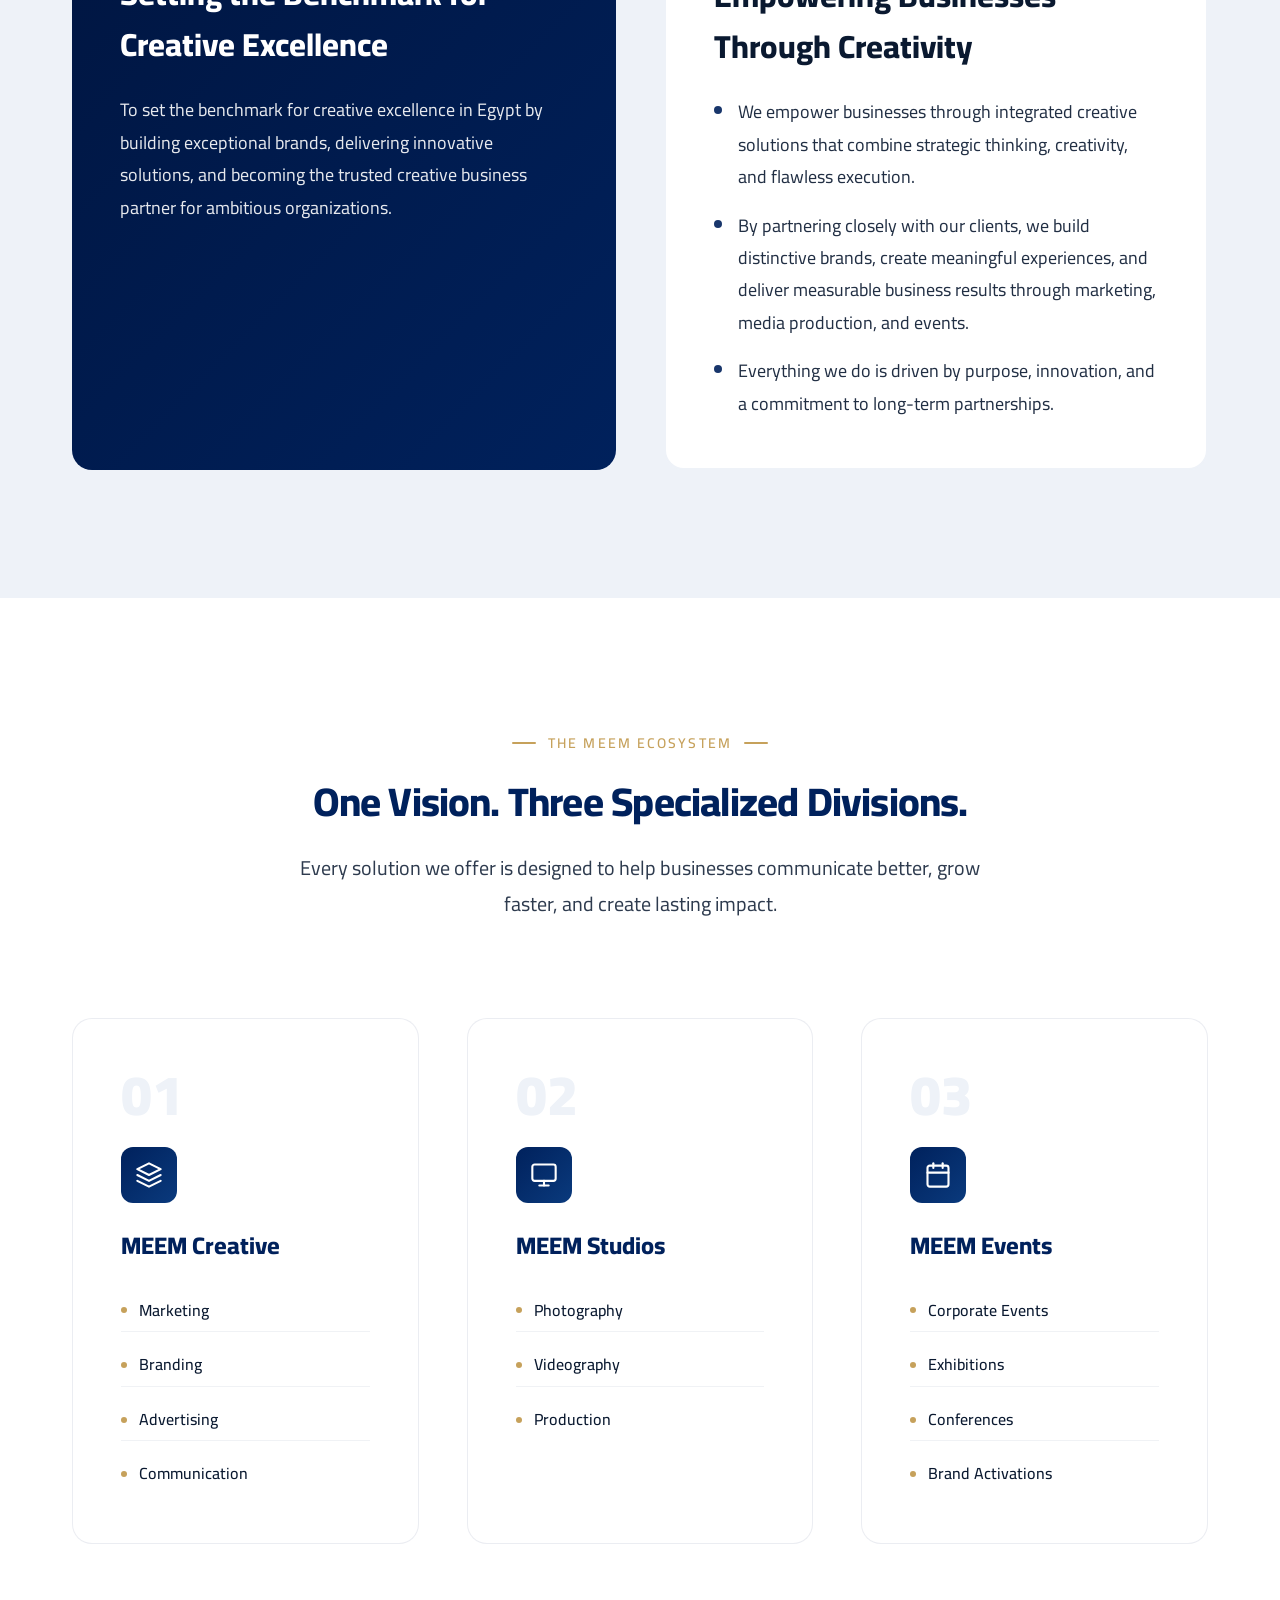
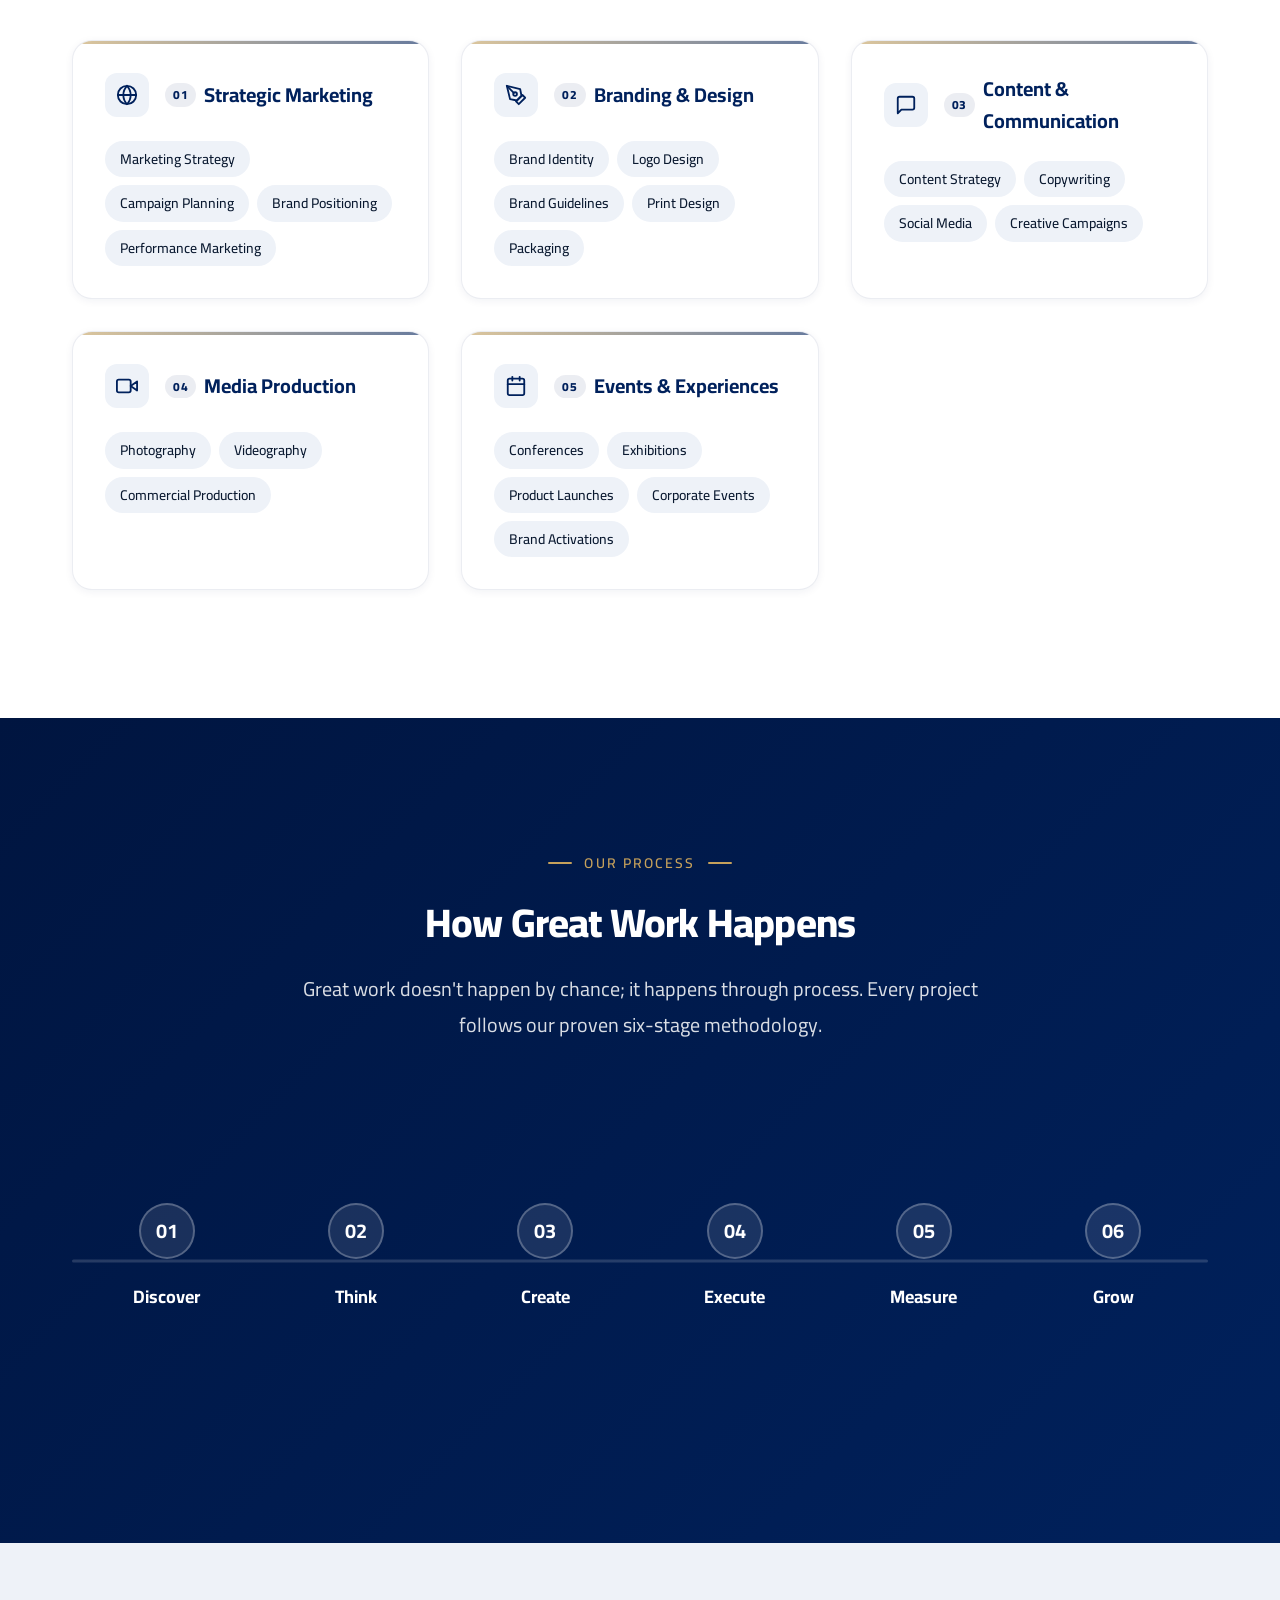
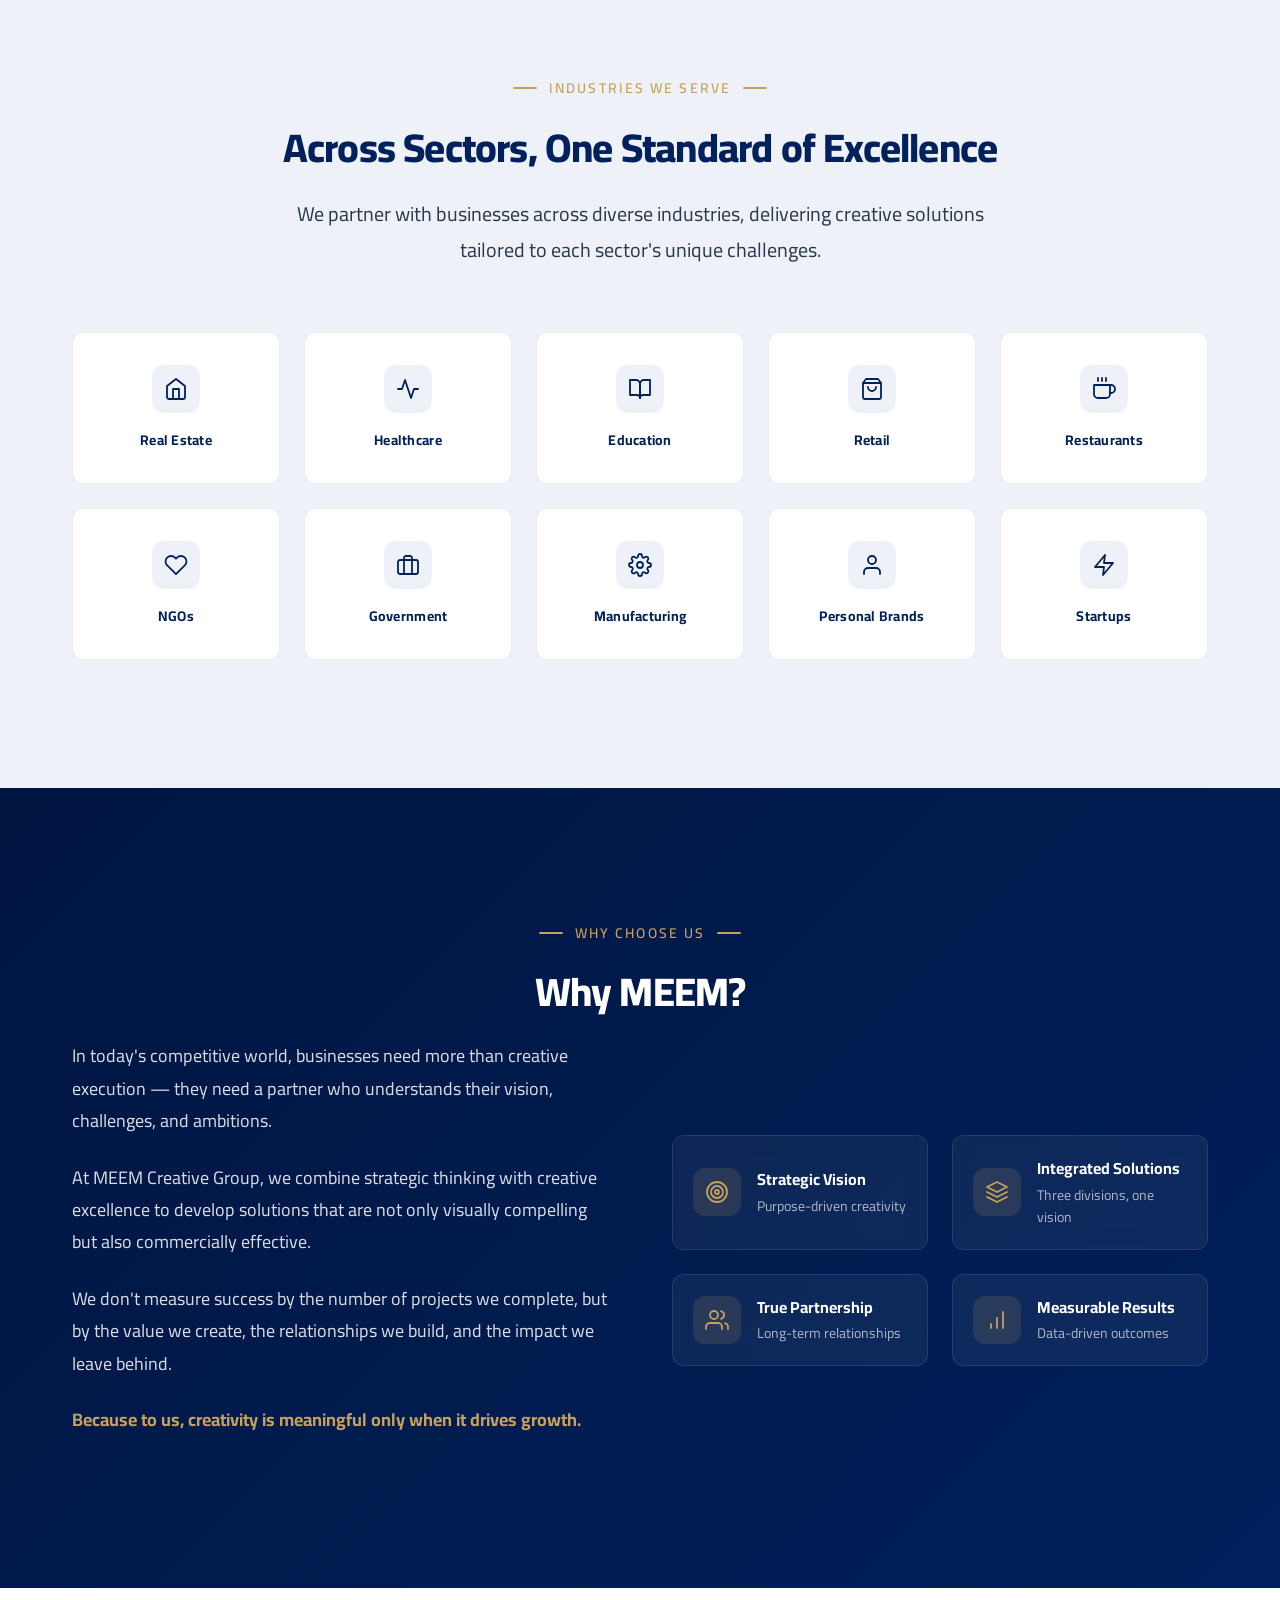
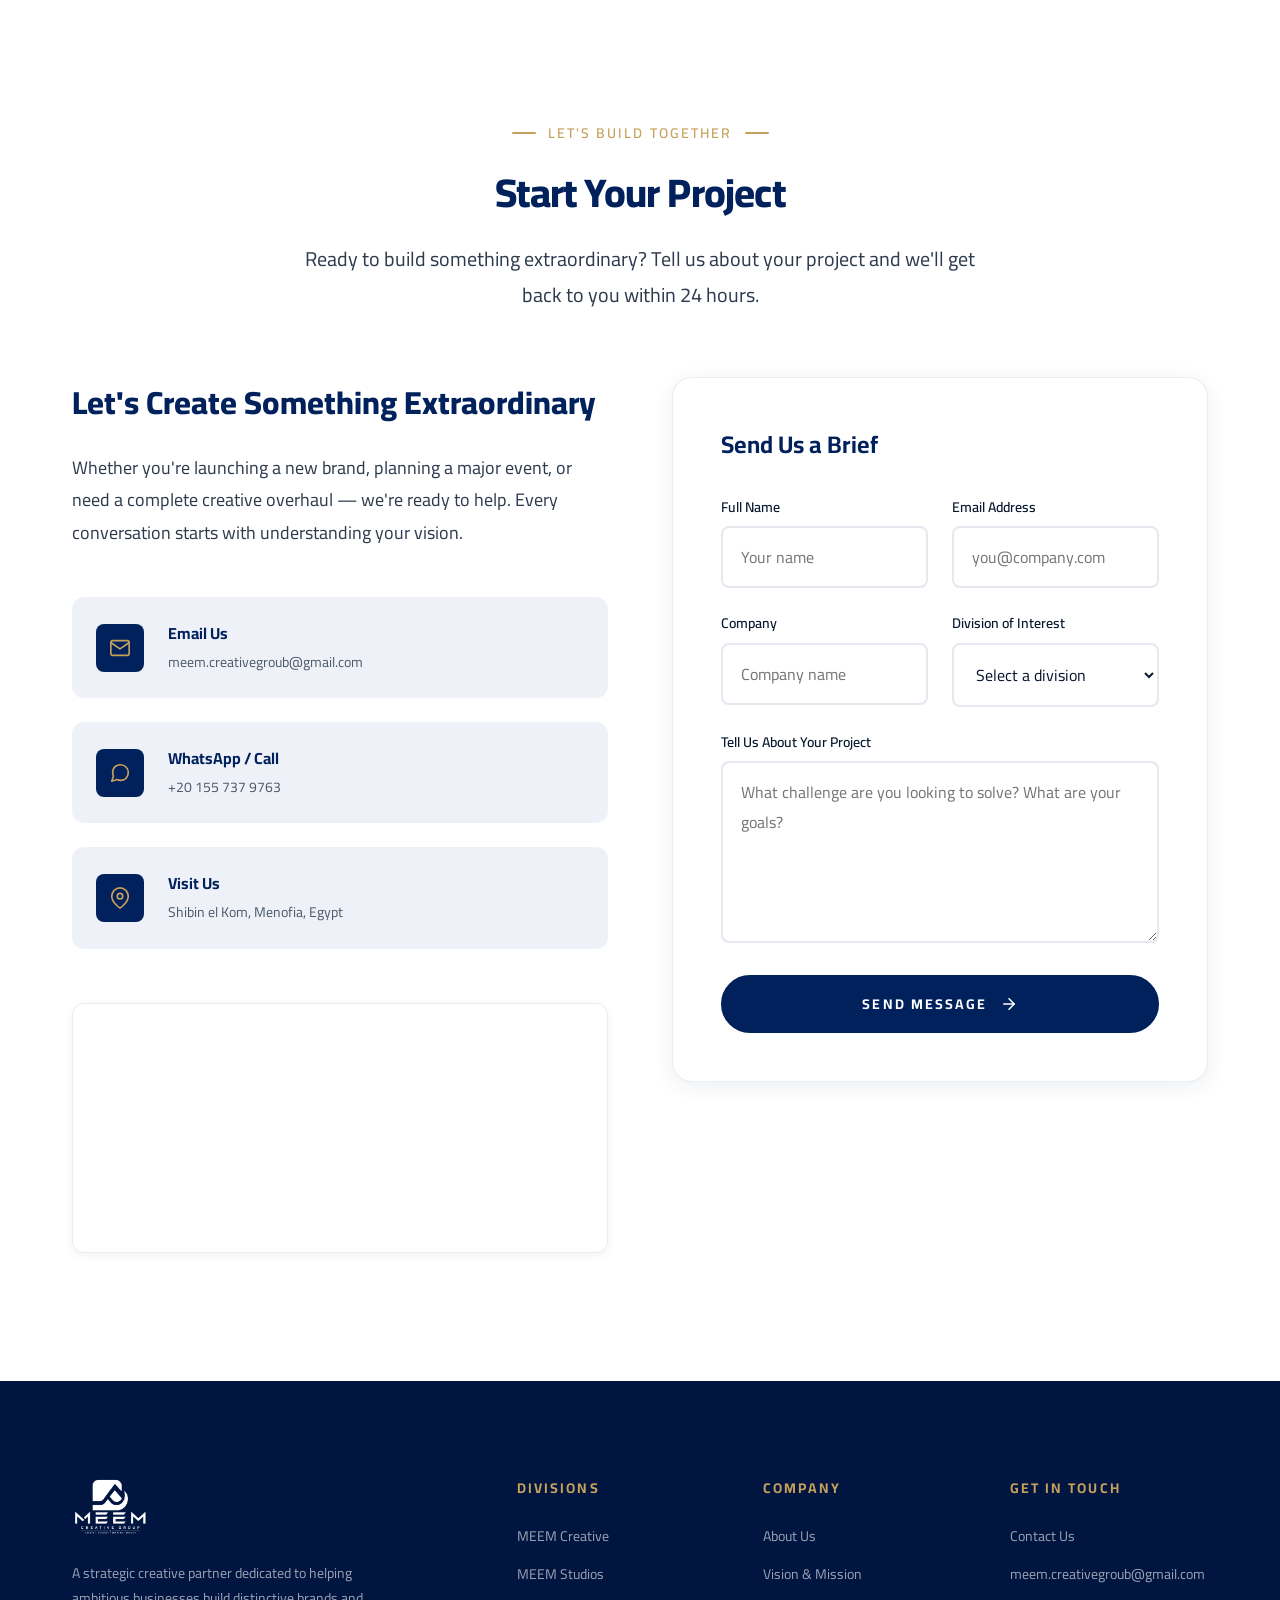
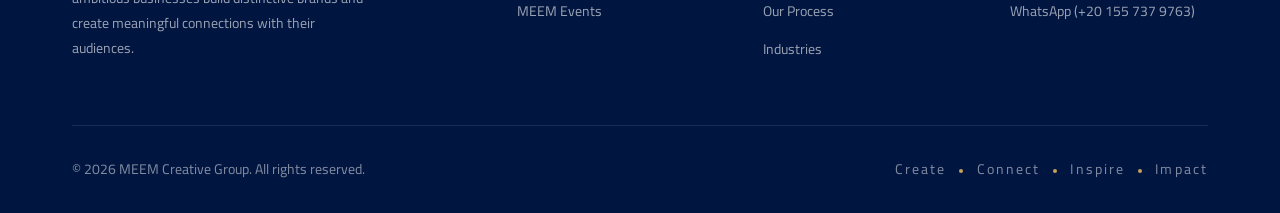
==== commit 3c03697b: "Add files via upload" ====
--- a/index.html
+++ b/index.html
@@ -46,6 +46,11 @@
 </head>
 <body>
 
+  <!-- Page Loading Curtain -->
+  <div class="page-curtain" id="pageCurtain">
+    <img src="assets/logo.png" alt="MEEM" class="page-curtain__logo">
+  </div>
+
   <!-- ========== NAVIGATION ========== -->
   <nav class="nav" id="navbar">
     <div class="nav__inner">
@@ -90,6 +95,17 @@
       <div class="hero__shape hero__shape--2"></div>
       <div class="hero__shape hero__shape--3"></div>
       <div class="hero__grid"></div>
+      <!-- Floating particles -->
+      <div class="hero__particles">
+        <div class="hero__particle"></div>
+        <div class="hero__particle"></div>
+        <div class="hero__particle"></div>
+        <div class="hero__particle"></div>
+        <div class="hero__particle"></div>
+        <div class="hero__particle"></div>
+        <div class="hero__particle"></div>
+        <div class="hero__particle"></div>
+      </div>
     </div>
 
     <div class="hero__content">
@@ -97,7 +113,7 @@
 
       <h1 class="hero__title">
         Great Brands Are Built With<br>
-        <span class="hero__title-accent">Vision, Strategy & Creativity</span>
+        <span class="hero__title-accent" data-text="Vision, Strategy &amp; Creativity"></span>
       </h1>
 
       <p class="hero__tagline">
@@ -110,10 +126,13 @@
       </div>
     </div>
 
+    <!-- Wave divider -->
+    <div class="wave-divider">
+      <svg viewBox="0 0 1440 60" preserveAspectRatio="none" xmlns="http://www.w3.org/2000/svg">
+        <path d="M0,40 C360,80 720,0 1080,40 C1260,60 1380,30 1440,40 L1440,60 L0,60 Z" fill="#FFFFFF"/>
+      </svg>
+    </div>
   </section>
-
-
-  <!-- ========== ABOUT ========== -->
   <section class="section" id="about">
     <div class="container">
       <div class="text-center reveal">
@@ -185,10 +204,13 @@
         </div>
       </div>
     </div>
+    <!-- Wave divider -->
+    <div class="wave-divider">
+      <svg viewBox="0 0 1440 60" preserveAspectRatio="none" xmlns="http://www.w3.org/2000/svg">
+        <path d="M0,20 C240,60 480,0 720,30 C960,60 1200,10 1440,40 L1440,60 L0,60 Z" fill="var(--cloud)"/>
+      </svg>
+    </div>
   </section>
-
-
-  <!-- ========== VISION & MISSION ========== -->
   <section class="section section--cloud" id="vision">
     <div class="container">
       <div class="text-center reveal">
@@ -375,6 +397,7 @@
       </div>
 
       <div class="process__timeline reveal">
+        <div class="process__timeline-progress" id="processProgress"></div>
         <div class="process__step" data-step="1">
           <div class="process__step-number">01</div>
           <div class="process__step-content">
@@ -607,23 +630,23 @@
           </p>
 
           <div class="contact__channels">
-            <a href="mailto:mohamedercx@gmail.com" class="contact__channel">
+            <a href="mailto:meem.creativegroub@gmail.com" class="contact__channel">
               <div class="contact__channel-icon">
                 <svg viewBox="0 0 24 24"><path d="M4 4h16c1.1 0 2 .9 2 2v12c0 1.1-.9 2-2 2H4c-1.1 0-2-.9-2-2V6c0-1.1.9-2 2-2z"/><polyline points="22,6 12,13 2,6"/></svg>
               </div>
               <div class="contact__channel-text">
                 <h4>Email Us</h4>
-                <span>mohamedercx@gmail.com</span>
+                <span>meem.creativegroub@gmail.com</span>
               </div>
             </a>
 
-            <a href="https://wa.me/201028644304" target="_blank" rel="noopener" class="contact__channel">
+            <a href="https://wa.me/201557379763" target="_blank" rel="noopener" class="contact__channel">
               <div class="contact__channel-icon">
                 <svg viewBox="0 0 24 24"><path d="M21 11.5a8.38 8.38 0 0 1-.9 3.8 8.5 8.5 0 0 1-7.6 4.7 8.38 8.38 0 0 1-3.8-.9L3 21l1.9-5.7a8.38 8.38 0 0 1-.9-3.8 8.5 8.5 0 0 1 4.7-7.6 8.38 8.38 0 0 1 3.8-.9h.5a8.48 8.48 0 0 1 8 8v.5z"/></svg>
               </div>
               <div class="contact__channel-text">
                 <h4>WhatsApp / Call</h4>
-                <span>+20 102 864 4304</span>
+                <span>+20 155 737 9763</span>
               </div>
             </a>
 
@@ -633,8 +656,13 @@
               </div>
               <div class="contact__channel-text">
                 <h4>Visit Us</h4>
-                <span>Cairo, Egypt</span>
-              </div>
+                <span>Shibin el Kom, Menofia, Egypt</span>
+              </div>
+            </div>
+
+            <!-- Map -->
+            <div class="contact__map" style="margin-top: 30px; border-radius: 12px; overflow: hidden; height: 250px; box-shadow: var(--shadow-sm); border: 1px solid rgba(0, 33, 92, 0.08);">
+              <iframe width="100%" height="100%" frameborder="0" scrolling="no" marginheight="0" marginwidth="0" src="https://maps.google.com/maps?q=Shibin%20el%20Kom,%20Menofia,%20Egypt&t=&z=13&ie=UTF8&iwloc=&output=embed"></iframe>
             </div>
           </div>
         </div>
@@ -645,34 +673,34 @@
             <div class="form-row">
               <div class="form-group">
                 <label for="name">Full Name</label>
-                <input type="text" id="name" name="name" placeholder="Your name" required>
+                <input type="text" id="name" name="entry.727537346" placeholder="Your name" required>
               </div>
               <div class="form-group">
                 <label for="email">Email Address</label>
-                <input type="email" id="email" name="email" placeholder="you@company.com" required>
+                <input type="email" id="email" name="entry.1715967368" placeholder="you@company.com" required>
               </div>
             </div>
 
             <div class="form-row">
               <div class="form-group">
                 <label for="company">Company</label>
-                <input type="text" id="company" name="company" placeholder="Company name">
+                <input type="text" id="company" name="entry.1252536887" placeholder="Company name">
               </div>
               <div class="form-group">
                 <label for="division">Division of Interest</label>
-                <select id="division" name="division">
+                <select id="division" name="entry.193595545">
                   <option value="">Select a division</option>
-                  <option value="creative">MEEM Creative</option>
-                  <option value="studios">MEEM Studios</option>
-                  <option value="events">MEEM Events</option>
-                  <option value="integrated">Integrated Solution</option>
+                  <option value="MEEM Creative">MEEM Creative</option>
+                  <option value="MEEM Studios">MEEM Studios</option>
+                  <option value="MEEM Events">MEEM Events</option>
+                  <option value="Integrated Solution">Integrated Solution</option>
                 </select>
               </div>
             </div>
 
             <div class="form-group">
               <label for="message">Tell Us About Your Project</label>
-              <textarea id="message" name="message" placeholder="What challenge are you looking to solve? What are your goals?" rows="5" required></textarea>
+              <textarea id="message" name="entry.520100569" placeholder="What challenge are you looking to solve? What are your goals?" rows="5" required></textarea>
             </div>
 
             <button type="submit" class="btn btn--primary" style="width: 100%;">
@@ -718,8 +746,8 @@
           <h4>Get in Touch</h4>
           <ul>
             <li><a href="#contact">Contact Us</a></li>
-            <li><a href="mailto:mohamedercx@gmail.com">mohamedercx@gmail.com</a></li>
-            <li><a href="https://wa.me/201028644304" target="_blank" rel="noopener">WhatsApp (+20 102 864 4304)</a></li>
+            <li><a href="mailto:meem.creativegroub@gmail.com">meem.creativegroub@gmail.com</a></li>
+            <li><a href="https://wa.me/201557379763" target="_blank" rel="noopener">WhatsApp (+20 155 737 9763)</a></li>
           </ul>
         </div>
       </div>
@@ -736,6 +764,6 @@
   </footer>
 
   <!-- Scripts -->
-  <script src="js/main.js"></script>
+  <script src="js/main.js?v=2"></script>
 </body>
 </html>
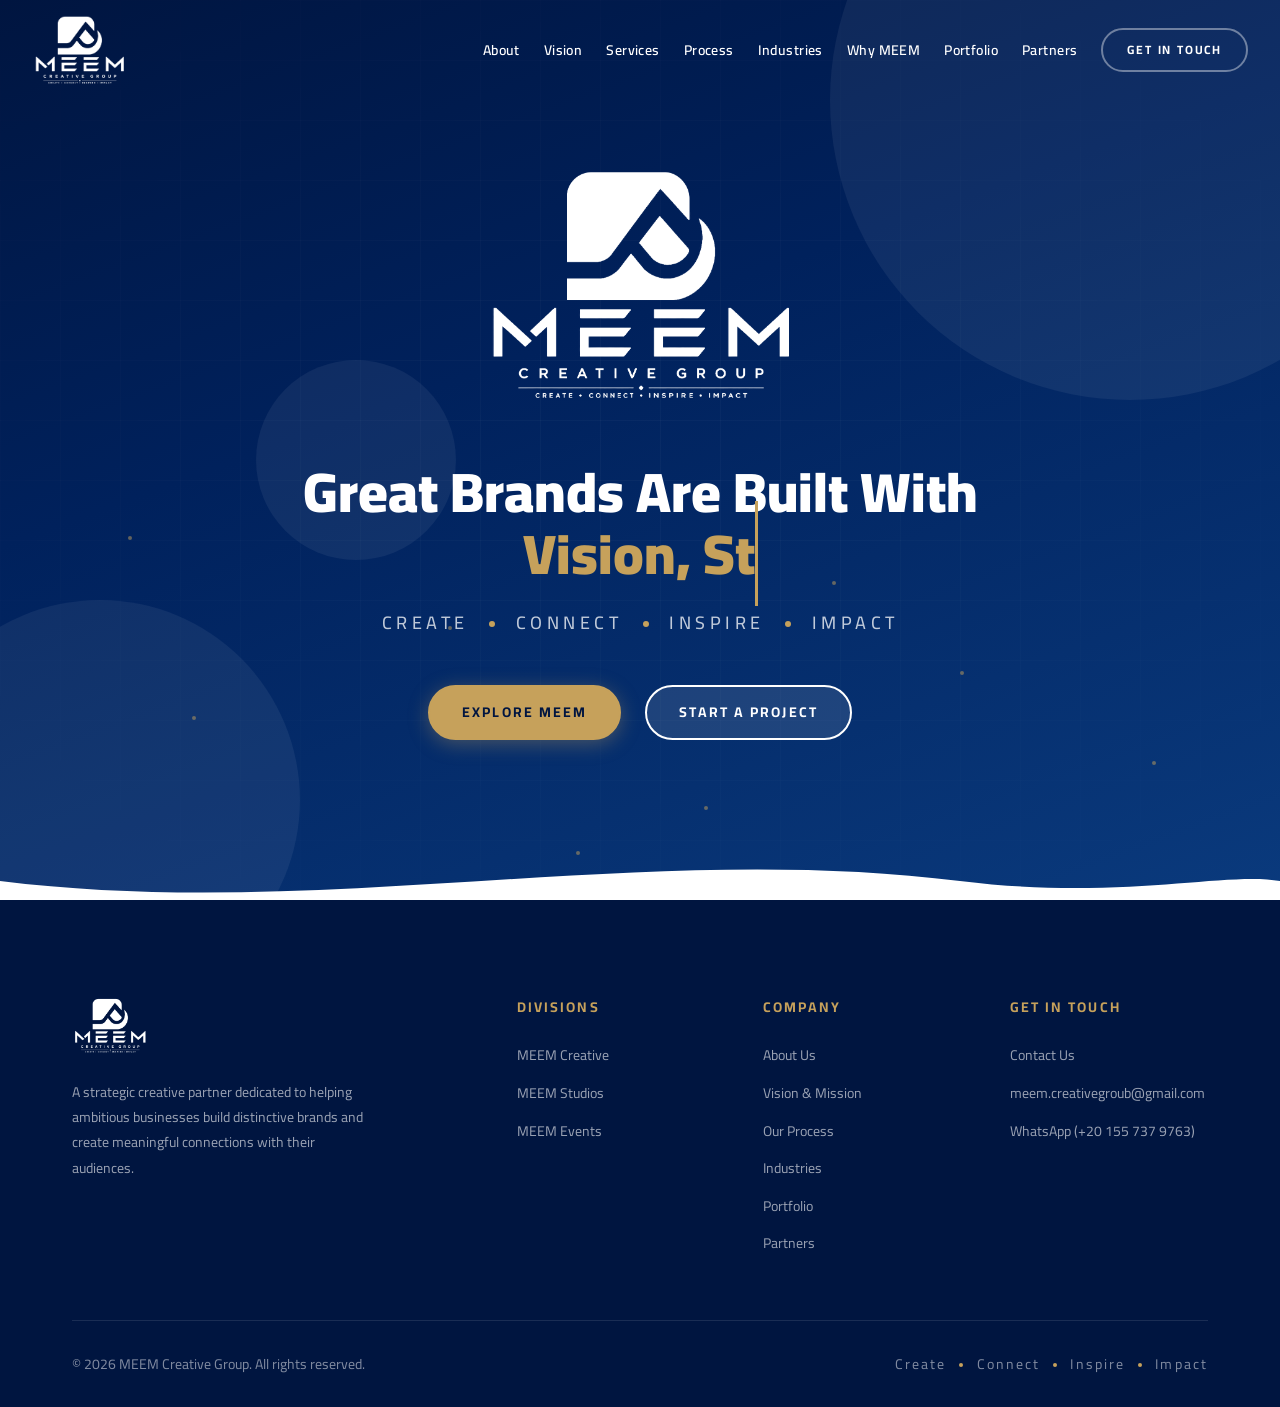
==== commit 47af3ead: "Add files via upload" ====
--- a/index.html
+++ b/index.html
@@ -1,769 +1,196 @@
-<!DOCTYPE html>
-<html lang="en" dir="ltr">
-<head>
-  <meta charset="UTF-8">
-  <meta name="viewport" content="width=device-width, initial-scale=1.0">
-  <title>MEEM Creative Group — Create • Connect • Inspire • Impact</title>
-  <meta name="description" content="MEEM Creative Group is a strategic creative partner with three specialized divisions — Creative, Studios, and Events — dedicated to building distinctive brands and creating meaningful impact.">
-  <meta name="keywords" content="MEEM, creative group, branding, marketing, advertising, media production, events, Egypt">
-  
-  <!-- Open Graph / Social Media Meta Tags -->
-  <meta property="og:title" content="MEEM Creative Group — Create • Connect • Inspire • Impact">
-  <meta property="og:description" content="Strategic creative partner dedicated to building distinctive brands through Marketing, Media Production, and Events.">
-  <meta property="og:type" content="website">
-  <meta property="og:url" content="https://yourwebsite.com/"> <!-- غير هذا الرابط برابط موقعك الحقيقي -->
-  <meta property="og:image" content="https://yourwebsite.com/assets/logo.png"> <!-- ضع رابط موقعك الحقيقي لكي تظهر الصورة -->
-  
-  <!-- Twitter Cards -->
-  <meta name="twitter:card" content="summary_large_image">
-  <meta name="twitter:title" content="MEEM Creative Group — Create • Connect • Inspire • Impact">
-  <meta name="twitter:description" content="Strategic creative partner dedicated to building distinctive brands through Marketing, Media Production, and Events.">
-  <meta name="twitter:image" content="https://yourwebsite.com/assets/logo.png"> <!-- ضع رابط موقعك الحقيقي لكي تظهر الصورة -->
-  
-  <!-- Fonts -->
-  <link rel="preconnect" href="https://fonts.googleapis.com">
-  <link rel="preconnect" href="https://fonts.gstatic.com" crossorigin>
-  <link href="https://fonts.googleapis.com/css2?family=Cairo:wght@400;500;600;700;800;900&display=swap" rel="stylesheet">
-  
-  <!-- Styles -->
-  <link rel="stylesheet" href="css/style.css">
-  
-  <!-- Favicon -->
-  <link rel="icon" type="image/png" href="assets/logo.png">
-
-  <!-- Structured Data -->
-  <script type="application/ld+json">
-  {
-    "@context": "https://schema.org",
-    "@type": "Organization",
-    "name": "MEEM Creative Group",
-    "description": "Strategic creative partner dedicated to building distinctive brands through Marketing, Media Production, and Events.",
-    "url": "https://meemcreativegroup.com",
-    "logo": "assets/logo.png",
-    "slogan": "Create • Connect • Inspire • Impact"
-  }
-  </script>
-</head>
-<body>
-
-  <!-- Page Loading Curtain -->
-  <div class="page-curtain" id="pageCurtain">
-    <img src="assets/logo.png" alt="MEEM" class="page-curtain__logo">
-  </div>
-
-  <!-- ========== NAVIGATION ========== -->
-  <nav class="nav" id="navbar">
-    <div class="nav__inner">
-      <a href="#hero" class="nav__logo">
-        <img src="assets/logo.png" alt="MEEM Creative Group">
-      </a>
-
-      <div class="nav__links">
-        <a href="#about" class="nav__link">About</a>
-        <a href="#vision" class="nav__link">Vision</a>
-        <a href="#services" class="nav__link">Services</a>
-        <a href="#process" class="nav__link">Process</a>
-        <a href="#industries" class="nav__link">Industries</a>
-        <a href="#why" class="nav__link">Why MEEM</a>
-        <a href="#contact" class="btn btn--outline nav__cta">Get in Touch</a>
-      </div>
-
-      <div class="nav__hamburger" aria-label="Menu" role="button" tabindex="0">
-        <span></span>
-        <span></span>
-        <span></span>
-      </div>
-    </div>
-
-    <!-- Mobile Menu -->
-    <div class="nav__mobile">
-      <a href="#about" class="nav__link">About</a>
-      <a href="#vision" class="nav__link">Vision</a>
-      <a href="#services" class="nav__link">Services</a>
-      <a href="#process" class="nav__link">Process</a>
-      <a href="#industries" class="nav__link">Industries</a>
-      <a href="#why" class="nav__link">Why MEEM</a>
-      <a href="#contact" class="btn btn--sand nav__cta">Get in Touch</a>
-    </div>
-  </nav>
-
-
-  <!-- ========== HERO ========== -->
-  <section class="hero" id="hero">
-    <div class="hero__bg">
-      <div class="hero__shape hero__shape--1"></div>
-      <div class="hero__shape hero__shape--2"></div>
-      <div class="hero__shape hero__shape--3"></div>
-      <div class="hero__grid"></div>
-      <!-- Floating particles -->
-      <div class="hero__particles">
-        <div class="hero__particle"></div>
-        <div class="hero__particle"></div>
-        <div class="hero__particle"></div>
-        <div class="hero__particle"></div>
-        <div class="hero__particle"></div>
-        <div class="hero__particle"></div>
-        <div class="hero__particle"></div>
-        <div class="hero__particle"></div>
-      </div>
-    </div>
-
-    <div class="hero__content">
-      <img src="assets/logo.png" alt="MEEM" class="hero__logo">
-
-      <h1 class="hero__title">
-        Great Brands Are Built With<br>
-        <span class="hero__title-accent" data-text="Vision, Strategy &amp; Creativity"></span>
-      </h1>
-
-      <p class="hero__tagline">
-        Create <span class="dot"></span> Connect <span class="dot"></span> Inspire <span class="dot"></span> Impact
-      </p>
-
-      <div class="hero__actions">
-        <a href="#services" class="btn btn--sand">Explore MEEM</a>
-        <a href="#contact" class="btn btn--light">Start a Project</a>
-      </div>
-    </div>
-
-    <!-- Wave divider -->
-    <div class="wave-divider">
-      <svg viewBox="0 0 1440 60" preserveAspectRatio="none" xmlns="http://www.w3.org/2000/svg">
-        <path d="M0,40 C360,80 720,0 1080,40 C1260,60 1380,30 1440,40 L1440,60 L0,60 Z" fill="#FFFFFF"/>
-      </svg>
-    </div>
-  </section>
-  <section class="section" id="about">
-    <div class="container">
-      <div class="text-center reveal">
-        <span class="section-eyebrow">Who We Are</span>
-        <h2 class="section-title text-navy">A Strategic Creative Partner</h2>
-        <p class="section-subtitle">
-          MEEM is a strategic creative partner dedicated to helping ambitious businesses build distinctive brands and create meaningful connections with their audiences.
-        </p>
-      </div>
-
-      <div class="about__grid">
-        <div class="about__content reveal--left">
-          <h3>Built on Purpose, Driven by Impact</h3>
-          <p>
-            MEEM was founded on a simple belief: great brands are never built by chance. They are built through vision, strategy, creativity, and the courage to think differently.
-          </p>
-          <p>
-            Through our specialized expertise in Marketing & Advertising, Media Production, and Events, we deliver integrated solutions that combine strategic insight, creative excellence, and flawless execution.
-          </p>
-          <p>
-            At MEEM, we don't just create campaigns — we build brands, shape experiences, and create opportunities for sustainable growth.
-          </p>
-        </div>
-
-        <div class="about__beliefs reveal--right">
-          <h3>What We Believe</h3>
-
-          <div class="belief-item">
-            <div class="belief-icon">
-              <svg viewBox="0 0 24 24"><polyline points="20 6 9 17 4 12"/></svg>
-            </div>
-            <p>We believe brands are built with purpose.</p>
-          </div>
-
-          <div class="belief-item">
-            <div class="belief-icon">
-              <svg viewBox="0 0 24 24"><polyline points="20 6 9 17 4 12"/></svg>
-            </div>
-            <p>We believe creativity should solve problems.</p>
-          </div>
-
-          <div class="belief-item">
-            <div class="belief-icon">
-              <svg viewBox="0 0 24 24"><polyline points="20 6 9 17 4 12"/></svg>
-            </div>
-            <p>We believe strategy gives ideas direction.</p>
-          </div>
-
-          <div class="belief-item">
-            <div class="belief-icon">
-              <svg viewBox="0 0 24 24"><polyline points="20 6 9 17 4 12"/></svg>
-            </div>
-            <p>We believe every business deserves a unique story.</p>
-          </div>
-
-          <div class="belief-item">
-            <div class="belief-icon">
-              <svg viewBox="0 0 24 24"><polyline points="20 6 9 17 4 12"/></svg>
-            </div>
-            <p>We believe great partnerships create lasting impact.</p>
-          </div>
-
-          <div class="belief-item belief-item--highlight">
-            <div class="belief-icon">
-              <svg viewBox="0 0 24 24"><polygon points="12 2 15.09 8.26 22 9.27 17 14.14 18.18 21.02 12 17.77 5.82 21.02 7 14.14 2 9.27 8.91 8.26 12 2"/></svg>
-            </div>
-            <p>We don't chase trends. We build brands that stand the test of time.</p>
-          </div>
-        </div>
-      </div>
-    </div>
-    <!-- Wave divider -->
-    <div class="wave-divider">
-      <svg viewBox="0 0 1440 60" preserveAspectRatio="none" xmlns="http://www.w3.org/2000/svg">
-        <path d="M0,20 C240,60 480,0 720,30 C960,60 1200,10 1440,40 L1440,60 L0,60 Z" fill="var(--cloud)"/>
-      </svg>
-    </div>
-  </section>
-  <section class="section section--cloud" id="vision">
-    <div class="container">
-      <div class="text-center reveal">
-        <span class="section-eyebrow">Where We're Going</span>
-        <h2 class="section-title text-navy">Vision & Mission</h2>
-      </div>
-
-      <div class="vm__grid">
-        <div class="vm__card vm__card--vision reveal--left">
-          <div class="vm__card-badge">
-            <svg width="16" height="16" viewBox="0 0 24 24" fill="none" stroke="currentColor" stroke-width="2" stroke-linecap="round" stroke-linejoin="round"><circle cx="12" cy="12" r="10"/><circle cx="12" cy="12" r="6"/><circle cx="12" cy="12" r="2"/></svg>
-            Our Vision
-          </div>
-          <h3>Setting the Benchmark for Creative Excellence</h3>
-          <p>To set the benchmark for creative excellence in Egypt by building exceptional brands, delivering innovative solutions, and becoming the trusted creative business partner for ambitious organizations.</p>
-        </div>
-
-        <div class="vm__card vm__card--mission reveal--right">
-          <div class="vm__card-badge">
-            <svg width="16" height="16" viewBox="0 0 24 24" fill="none" stroke="currentColor" stroke-width="2" stroke-linecap="round" stroke-linejoin="round"><path d="M22 11.08V12a10 10 0 1 1-5.93-9.14"/><polyline points="22 4 12 14.01 9 11.01"/></svg>
-            Our Mission
-          </div>
-          <h3>Empowering Businesses Through Creativity</h3>
-          <ul>
-            <li>We empower businesses through integrated creative solutions that combine strategic thinking, creativity, and flawless execution.</li>
-            <li>By partnering closely with our clients, we build distinctive brands, create meaningful experiences, and deliver measurable business results through marketing, media production, and events.</li>
-            <li>Everything we do is driven by purpose, innovation, and a commitment to long-term partnerships.</li>
-          </ul>
-        </div>
-      </div>
-    </div>
-  </section>
-
-
-  <!-- ========== SERVICES / ECOSYSTEM ========== -->
-  <section class="section" id="services">
-    <div class="container">
-      <div class="services__header reveal">
-        <span class="section-eyebrow">The MEEM Ecosystem</span>
-        <h2 class="section-title text-navy">One Vision. Three Specialized Divisions.</h2>
-        <p class="section-subtitle">
-          Every solution we offer is designed to help businesses communicate better, grow faster, and create lasting impact.
-        </p>
-      </div>
-
-      <!-- Three Division Cards -->
-      <div class="divisions">
-        <!-- MEEM Creative -->
-        <div class="division-card reveal reveal--delay-1">
-          <div class="division-card__number">01</div>
-          <div class="division-card__icon">
-            <svg viewBox="0 0 24 24"><path d="M12 2L2 7l10 5 10-5-10-5z"/><path d="M2 17l10 5 10-5"/><path d="M2 12l10 5 10-5"/></svg>
-          </div>
-          <h3>MEEM Creative</h3>
-          <div class="division-card__services">
-            <div class="division-card__service">Marketing</div>
-            <div class="division-card__service">Branding</div>
-            <div class="division-card__service">Advertising</div>
-            <div class="division-card__service">Communication</div>
-          </div>
-        </div>
-
-        <!-- MEEM Studios -->
-        <div class="division-card reveal reveal--delay-2">
-          <div class="division-card__number">02</div>
-          <div class="division-card__icon">
-            <svg viewBox="0 0 24 24"><rect x="2" y="3" width="20" height="14" rx="2" ry="2"/><line x1="8" y1="21" x2="16" y2="21"/><line x1="12" y1="17" x2="12" y2="21"/></svg>
-          </div>
-          <h3>MEEM Studios</h3>
-          <div class="division-card__services">
-            <div class="division-card__service">Photography</div>
-            <div class="division-card__service">Videography</div>
-            <div class="division-card__service">Production</div>
-          </div>
-        </div>
-
-        <!-- MEEM Events -->
-        <div class="division-card reveal reveal--delay-3">
-          <div class="division-card__number">03</div>
-          <div class="division-card__icon">
-            <svg viewBox="0 0 24 24"><rect x="3" y="4" width="18" height="18" rx="2" ry="2"/><line x1="16" y1="2" x2="16" y2="6"/><line x1="8" y1="2" x2="8" y2="6"/><line x1="3" y1="10" x2="21" y2="10"/></svg>
-          </div>
-          <h3>MEEM Events</h3>
-          <div class="division-card__services">
-            <div class="division-card__service">Corporate Events</div>
-            <div class="division-card__service">Exhibitions</div>
-            <div class="division-card__service">Conferences</div>
-            <div class="division-card__service">Brand Activations</div>
-          </div>
-        </div>
-      </div>
-
-      <!-- Detailed Services -->
-      <div class="services-detailed">
-        <div class="service-block reveal reveal--delay-1">
-          <div class="service-block__header">
-            <div class="service-block__icon">
-              <svg viewBox="0 0 24 24" fill="none" stroke="currentColor" stroke-width="2" stroke-linecap="round" stroke-linejoin="round"><circle cx="12" cy="12" r="10"/><path d="M12 2a14.5 14.5 0 0 0 0 20 14.5 14.5 0 0 0 0-20"/><path d="M2 12h20"/></svg>
-            </div>
-            <h4><span class="num">01</span> Strategic Marketing</h4>
-          </div>
-          <div class="service-block__items">
-            <span class="service-tag">Marketing Strategy</span>
-            <span class="service-tag">Campaign Planning</span>
-            <span class="service-tag">Brand Positioning</span>
-            <span class="service-tag">Performance Marketing</span>
-          </div>
-        </div>
-
-        <div class="service-block reveal reveal--delay-2">
-          <div class="service-block__header">
-            <div class="service-block__icon">
-              <svg viewBox="0 0 24 24" fill="none" stroke="currentColor" stroke-width="2" stroke-linecap="round" stroke-linejoin="round"><path d="M12 19l7-7 3 3-7 7-3-3z"/><path d="M18 13l-1.5-7.5L2 2l3.5 14.5L13 18l5-5z"/><path d="M2 2l7.586 7.586"/><circle cx="11" cy="11" r="2"/></svg>
-            </div>
-            <h4><span class="num">02</span> Branding & Design</h4>
-          </div>
-          <div class="service-block__items">
-            <span class="service-tag">Brand Identity</span>
-            <span class="service-tag">Logo Design</span>
-            <span class="service-tag">Brand Guidelines</span>
-            <span class="service-tag">Print Design</span>
-            <span class="service-tag">Packaging</span>
-          </div>
-        </div>
-
-        <div class="service-block reveal reveal--delay-3">
-          <div class="service-block__header">
-            <div class="service-block__icon">
-              <svg viewBox="0 0 24 24" fill="none" stroke="currentColor" stroke-width="2" stroke-linecap="round" stroke-linejoin="round"><path d="M21 15a2 2 0 0 1-2 2H7l-4 4V5a2 2 0 0 1 2-2h14a2 2 0 0 1 2 2z"/></svg>
-            </div>
-            <h4><span class="num">03</span> Content & Communication</h4>
-          </div>
-          <div class="service-block__items">
-            <span class="service-tag">Content Strategy</span>
-            <span class="service-tag">Copywriting</span>
-            <span class="service-tag">Social Media</span>
-            <span class="service-tag">Creative Campaigns</span>
-          </div>
-        </div>
-
-        <div class="service-block reveal reveal--delay-1">
-          <div class="service-block__header">
-            <div class="service-block__icon">
-              <svg viewBox="0 0 24 24" fill="none" stroke="currentColor" stroke-width="2" stroke-linecap="round" stroke-linejoin="round"><polygon points="23 7 16 12 23 17 23 7"/><rect x="1" y="5" width="15" height="14" rx="2" ry="2"/></svg>
-            </div>
-            <h4><span class="num">04</span> Media Production</h4>
-          </div>
-          <div class="service-block__items">
-            <span class="service-tag">Photography</span>
-            <span class="service-tag">Videography</span>
-            <span class="service-tag">Commercial Production</span>
-          </div>
-        </div>
-
-        <div class="service-block reveal reveal--delay-2">
-          <div class="service-block__header">
-            <div class="service-block__icon">
-              <svg viewBox="0 0 24 24" fill="none" stroke="currentColor" stroke-width="2" stroke-linecap="round" stroke-linejoin="round"><rect x="3" y="4" width="18" height="18" rx="2" ry="2"/><line x1="16" y1="2" x2="16" y2="6"/><line x1="8" y1="2" x2="8" y2="6"/><line x1="3" y1="10" x2="21" y2="10"/></svg>
-            </div>
-            <h4><span class="num">05</span> Events & Experiences</h4>
-          </div>
-          <div class="service-block__items">
-            <span class="service-tag">Conferences</span>
-            <span class="service-tag">Exhibitions</span>
-            <span class="service-tag">Product Launches</span>
-            <span class="service-tag">Corporate Events</span>
-            <span class="service-tag">Brand Activations</span>
-          </div>
-        </div>
-      </div>
-    </div>
-  </section>
-
-
-  <!-- ========== PROCESS ========== -->
-  <section class="section section--dark" id="process">
-    <div class="container">
-      <div class="text-center reveal">
-        <span class="section-eyebrow">Our Process</span>
-        <h2 class="section-title" style="color: var(--white);">How Great Work Happens</h2>
-        <p class="section-subtitle">
-          Great work doesn't happen by chance; it happens through process. Every project follows our proven six-stage methodology.
-        </p>
-      </div>
-
-      <div class="process__timeline reveal">
-        <div class="process__timeline-progress" id="processProgress"></div>
-        <div class="process__step" data-step="1">
-          <div class="process__step-number">01</div>
-          <div class="process__step-content">
-            <h4>Discover</h4>
-            <p class="process__step-desc">We begin by understanding your business, your goals, your audience, and the landscape you operate in.</p>
-          </div>
-
-        </div>
-
-        <div class="process__step" data-step="2">
-          <div class="process__step-number">02</div>
-          <div class="process__step-content">
-            <h4>Think</h4>
-            <p class="process__step-desc">Strategy gives ideas direction. We define the approach, identify opportunities, and build the roadmap.</p>
-          </div>
-
-        </div>
-
-        <div class="process__step" data-step="3">
-          <div class="process__step-number">03</div>
-          <div class="process__step-content">
-            <h4>Create</h4>
-            <p class="process__step-desc">Where vision takes form. We design and craft solutions that are both visually compelling and commercially effective.</p>
-          </div>
-
-        </div>
-
-        <div class="process__step" data-step="4">
-          <div class="process__step-number">04</div>
-          <div class="process__step-content">
-            <h4>Execute</h4>
-            <p class="process__step-desc">Flawless delivery across every touchpoint. Every detail matters; every element is intentional.</p>
-          </div>
-
-        </div>
-
-        <div class="process__step" data-step="5">
-          <div class="process__step-number">05</div>
-          <div class="process__step-content">
-            <h4>Measure</h4>
-            <p class="process__step-desc">Data-driven evaluation. We track performance and measure results against clearly defined KPIs.</p>
-          </div>
-
-        </div>
-
-        <div class="process__step" data-step="6">
-          <div class="process__step-number">06</div>
-          <div class="process__step-content">
-            <h4>Grow</h4>
-            <p class="process__step-desc">Continuous improvement. We optimize, iterate, and scale what works to drive sustainable growth.</p>
-          </div>
-        </div>
-      </div>
-    </div>
-  </section>
-
-
-  <!-- ========== INDUSTRIES ========== -->
-  <section class="section section--cloud" id="industries">
-    <div class="container">
-      <div class="text-center reveal">
-        <span class="section-eyebrow">Industries We Serve</span>
-        <h2 class="section-title text-navy">Across Sectors, One Standard of Excellence</h2>
-        <p class="section-subtitle">
-          We partner with businesses across diverse industries, delivering creative solutions tailored to each sector's unique challenges.
-        </p>
-      </div>
-
-      <div class="industries__grid">
-        <div class="industry-card reveal reveal--delay-1">
-          <div class="industry-card__icon">
-            <svg viewBox="0 0 24 24"><path d="M3 9l9-7 9 7v11a2 2 0 0 1-2 2H5a2 2 0 0 1-2-2z"/><polyline points="9 22 9 12 15 12 15 22"/></svg>
-          </div>
-          <h4>Real Estate</h4>
-        </div>
-
-        <div class="industry-card reveal reveal--delay-2">
-          <div class="industry-card__icon">
-            <svg viewBox="0 0 24 24"><path d="M22 12h-4l-3 9L9 3l-3 9H2"/></svg>
-          </div>
-          <h4>Healthcare</h4>
-        </div>
-
-        <div class="industry-card reveal reveal--delay-3">
-          <div class="industry-card__icon">
-            <svg viewBox="0 0 24 24"><path d="M2 3h6a4 4 0 0 1 4 4v14a3 3 0 0 0-3-3H2z"/><path d="M22 3h-6a4 4 0 0 0-4 4v14a3 3 0 0 1 3-3h7z"/></svg>
-          </div>
-          <h4>Education</h4>
-        </div>
-
-        <div class="industry-card reveal reveal--delay-4">
-          <div class="industry-card__icon">
-            <svg viewBox="0 0 24 24"><path d="M6 2L3 6v14a2 2 0 0 0 2 2h14a2 2 0 0 0 2-2V6l-3-4z"/><line x1="3" y1="6" x2="21" y2="6"/><path d="M16 10a4 4 0 0 1-8 0"/></svg>
-          </div>
-          <h4>Retail</h4>
-        </div>
-
-        <div class="industry-card reveal reveal--delay-5">
-          <div class="industry-card__icon">
-            <svg viewBox="0 0 24 24"><path d="M18 8h1a4 4 0 0 1 0 8h-1"/><path d="M2 8h16v9a4 4 0 0 1-4 4H6a4 4 0 0 1-4-4V8z"/><line x1="6" y1="1" x2="6" y2="4"/><line x1="10" y1="1" x2="10" y2="4"/><line x1="14" y1="1" x2="14" y2="4"/></svg>
-          </div>
-          <h4>Restaurants</h4>
-        </div>
-
-        <div class="industry-card reveal reveal--delay-1">
-          <div class="industry-card__icon">
-            <svg viewBox="0 0 24 24"><path d="M20.84 4.61a5.5 5.5 0 0 0-7.78 0L12 5.67l-1.06-1.06a5.5 5.5 0 0 0-7.78 7.78l1.06 1.06L12 21.23l7.78-7.78 1.06-1.06a5.5 5.5 0 0 0 0-7.78z"/></svg>
-          </div>
-          <h4>NGOs</h4>
-        </div>
-
-        <div class="industry-card reveal reveal--delay-2">
-          <div class="industry-card__icon">
-            <svg viewBox="0 0 24 24"><rect x="2" y="7" width="20" height="14" rx="2" ry="2"/><path d="M16 21V5a2 2 0 0 0-2-2h-4a2 2 0 0 0-2 2v16"/></svg>
-          </div>
-          <h4>Government</h4>
-        </div>
-
-        <div class="industry-card reveal reveal--delay-3">
-          <div class="industry-card__icon">
-            <svg viewBox="0 0 24 24"><circle cx="12" cy="12" r="3"/><path d="M19.4 15a1.65 1.65 0 0 0 .33 1.82l.06.06a2 2 0 0 1 0 2.83 2 2 0 0 1-2.83 0l-.06-.06a1.65 1.65 0 0 0-1.82-.33 1.65 1.65 0 0 0-1 1.51V21a2 2 0 0 1-2 2 2 2 0 0 1-2-2v-.09A1.65 1.65 0 0 0 9 19.4a1.65 1.65 0 0 0-1.82.33l-.06.06a2 2 0 0 1-2.83 0 2 2 0 0 1 0-2.83l.06-.06A1.65 1.65 0 0 0 4.68 15a1.65 1.65 0 0 0-1.51-1H3a2 2 0 0 1-2-2 2 2 0 0 1 2-2h.09A1.65 1.65 0 0 0 4.6 9a1.65 1.65 0 0 0-.33-1.82l-.06-.06a2 2 0 0 1 0-2.83 2 2 0 0 1 2.83 0l.06.06A1.65 1.65 0 0 0 9 4.68a1.65 1.65 0 0 0 1-1.51V3a2 2 0 0 1 2-2 2 2 0 0 1 2 2v.09a1.65 1.65 0 0 0 1 1.51 1.65 1.65 0 0 0 1.82-.33l.06-.06a2 2 0 0 1 2.83 0 2 2 0 0 1 0 2.83l-.06.06A1.65 1.65 0 0 0 19.4 9a1.65 1.65 0 0 0 1.51 1H21a2 2 0 0 1 2 2 2 2 0 0 1-2 2h-.09a1.65 1.65 0 0 0-1.51 1z"/></svg>
-          </div>
-          <h4>Manufacturing</h4>
-        </div>
-
-        <div class="industry-card reveal reveal--delay-4">
-          <div class="industry-card__icon">
-            <svg viewBox="0 0 24 24"><path d="M20 21v-2a4 4 0 0 0-4-4H8a4 4 0 0 0-4 4v2"/><circle cx="12" cy="7" r="4"/></svg>
-          </div>
-          <h4>Personal Brands</h4>
-        </div>
-
-        <div class="industry-card reveal reveal--delay-5">
-          <div class="industry-card__icon">
-            <svg viewBox="0 0 24 24"><polygon points="13 2 3 14 12 14 11 22 21 10 12 10 13 2"/></svg>
-          </div>
-          <h4>Startups</h4>
-        </div>
-      </div>
-    </div>
-  </section>
-
-
-  <!-- ========== WHY MEEM ========== -->
-  <section class="section section--dark" id="why">
-    <div class="container">
-      <div class="text-center reveal">
-        <span class="section-eyebrow">Why Choose Us</span>
-        <h2 class="section-title" style="color: var(--white);">Why MEEM?</h2>
-      </div>
-
-      <div class="why__grid">
-        <div class="why__content reveal--left">
-          <p>
-            In today's competitive world, businesses need more than creative execution — they need a partner who understands their vision, challenges, and ambitions.
-          </p>
-          <p>
-            At MEEM Creative Group, we combine strategic thinking with creative excellence to develop solutions that are not only visually compelling but also commercially effective.
-          </p>
-          <p>
-            We don't measure success by the number of projects we complete, but by the value we create, the relationships we build, and the impact we leave behind.
-          </p>
-          <p style="font-weight: 700; color: var(--sand); font-size: 1.125rem;">
-            Because to us, creativity is meaningful only when it drives growth.
-          </p>
-        </div>
-
-        <div class="why__stats reveal--right">
-          <div class="why__stat">
-            <div class="why__stat-icon">
-              <svg viewBox="0 0 24 24"><circle cx="12" cy="12" r="10"/><circle cx="12" cy="12" r="6"/><circle cx="12" cy="12" r="2"/></svg>
-            </div>
-            <div class="why__stat-info">
-              <h4>Strategic Vision</h4>
-              <p>Purpose-driven creativity</p>
-            </div>
-          </div>
-
-          <div class="why__stat">
-            <div class="why__stat-icon">
-              <svg viewBox="0 0 24 24"><path d="M12 2L2 7l10 5 10-5-10-5z"/><path d="M2 17l10 5 10-5"/><path d="M2 12l10 5 10-5"/></svg>
-            </div>
-            <div class="why__stat-info">
-              <h4>Integrated Solutions</h4>
-              <p>Three divisions, one vision</p>
-            </div>
-          </div>
-
-          <div class="why__stat">
-            <div class="why__stat-icon">
-              <svg viewBox="0 0 24 24"><path d="M17 21v-2a4 4 0 0 0-4-4H5a4 4 0 0 0-4 4v2"/><circle cx="9" cy="7" r="4"/><path d="M23 21v-2a4 4 0 0 0-3-3.87"/><path d="M16 3.13a4 4 0 0 1 0 7.75"/></svg>
-            </div>
-            <div class="why__stat-info">
-              <h4>True Partnership</h4>
-              <p>Long-term relationships</p>
-            </div>
-          </div>
-
-          <div class="why__stat">
-            <div class="why__stat-icon">
-              <svg viewBox="0 0 24 24"><line x1="12" y1="20" x2="12" y2="10"/><line x1="18" y1="20" x2="18" y2="4"/><line x1="6" y1="20" x2="6" y2="16"/></svg>
-            </div>
-            <div class="why__stat-info">
-              <h4>Measurable Results</h4>
-              <p>Data-driven outcomes</p>
-            </div>
-          </div>
-        </div>
-      </div>
-    </div>
-  </section>
-
-
-  <!-- ========== CONTACT ========== -->
-  <section class="section" id="contact">
-    <div class="container">
-      <div class="text-center reveal">
-        <span class="section-eyebrow">Let's Build Together</span>
-        <h2 class="section-title text-navy">Start Your Project</h2>
-        <p class="section-subtitle">
-          Ready to build something extraordinary? Tell us about your project and we'll get back to you within 24 hours.
-        </p>
-      </div>
-
-      <div class="contact__grid">
-        <div class="contact__info reveal--left">
-          <h3>Let's Create Something Extraordinary</h3>
-          <p>
-            Whether you're launching a new brand, planning a major event, or need a complete creative overhaul — we're ready to help. Every conversation starts with understanding your vision.
-          </p>
-
-          <div class="contact__channels">
-            <a href="mailto:meem.creativegroub@gmail.com" class="contact__channel">
-              <div class="contact__channel-icon">
-                <svg viewBox="0 0 24 24"><path d="M4 4h16c1.1 0 2 .9 2 2v12c0 1.1-.9 2-2 2H4c-1.1 0-2-.9-2-2V6c0-1.1.9-2 2-2z"/><polyline points="22,6 12,13 2,6"/></svg>
-              </div>
-              <div class="contact__channel-text">
-                <h4>Email Us</h4>
-                <span>meem.creativegroub@gmail.com</span>
-              </div>
-            </a>
-
-            <a href="https://wa.me/201557379763" target="_blank" rel="noopener" class="contact__channel">
-              <div class="contact__channel-icon">
-                <svg viewBox="0 0 24 24"><path d="M21 11.5a8.38 8.38 0 0 1-.9 3.8 8.5 8.5 0 0 1-7.6 4.7 8.38 8.38 0 0 1-3.8-.9L3 21l1.9-5.7a8.38 8.38 0 0 1-.9-3.8 8.5 8.5 0 0 1 4.7-7.6 8.38 8.38 0 0 1 3.8-.9h.5a8.48 8.48 0 0 1 8 8v.5z"/></svg>
-              </div>
-              <div class="contact__channel-text">
-                <h4>WhatsApp / Call</h4>
-                <span>+20 155 737 9763</span>
-              </div>
-            </a>
-
-            <div class="contact__channel">
-              <div class="contact__channel-icon">
-                <svg viewBox="0 0 24 24"><path d="M21 10c0 7-9 13-9 13s-9-6-9-13a9 9 0 0 1 18 0z"/><circle cx="12" cy="10" r="3"/></svg>
-              </div>
-              <div class="contact__channel-text">
-                <h4>Visit Us</h4>
-                <span>Shibin el Kom, Menofia, Egypt</span>
-              </div>
-            </div>
-
-            <!-- Map -->
-            <div class="contact__map" style="margin-top: 30px; border-radius: 12px; overflow: hidden; height: 250px; box-shadow: var(--shadow-sm); border: 1px solid rgba(0, 33, 92, 0.08);">
-              <iframe width="100%" height="100%" frameborder="0" scrolling="no" marginheight="0" marginwidth="0" src="https://maps.google.com/maps?q=Shibin%20el%20Kom,%20Menofia,%20Egypt&t=&z=13&ie=UTF8&iwloc=&output=embed"></iframe>
-            </div>
-          </div>
-        </div>
-
-        <div class="contact__form-card reveal--right">
-          <h3>Send Us a Brief</h3>
-          <form id="contactForm">
-            <div class="form-row">
-              <div class="form-group">
-                <label for="name">Full Name</label>
-                <input type="text" id="name" name="entry.727537346" placeholder="Your name" required>
-              </div>
-              <div class="form-group">
-                <label for="email">Email Address</label>
-                <input type="email" id="email" name="entry.1715967368" placeholder="you@company.com" required>
-              </div>
-            </div>
-
-            <div class="form-row">
-              <div class="form-group">
-                <label for="company">Company</label>
-                <input type="text" id="company" name="entry.1252536887" placeholder="Company name">
-              </div>
-              <div class="form-group">
-                <label for="division">Division of Interest</label>
-                <select id="division" name="entry.193595545">
-                  <option value="">Select a division</option>
-                  <option value="MEEM Creative">MEEM Creative</option>
-                  <option value="MEEM Studios">MEEM Studios</option>
-                  <option value="MEEM Events">MEEM Events</option>
-                  <option value="Integrated Solution">Integrated Solution</option>
-                </select>
-              </div>
-            </div>
-
-            <div class="form-group">
-              <label for="message">Tell Us About Your Project</label>
-              <textarea id="message" name="entry.520100569" placeholder="What challenge are you looking to solve? What are your goals?" rows="5" required></textarea>
-            </div>
-
-            <button type="submit" class="btn btn--primary" style="width: 100%;">
-              Send Message
-              <svg class="btn__icon" viewBox="0 0 24 24" fill="none" stroke="currentColor" stroke-width="2" stroke-linecap="round" stroke-linejoin="round"><line x1="5" y1="12" x2="19" y2="12"/><polyline points="12 5 19 12 12 19"/></svg>
-            </button>
-          </form>
-        </div>
-      </div>
-    </div>
-  </section>
-
-
-  <!-- ========== FOOTER ========== -->
-  <footer class="footer">
-    <div class="container">
-      <div class="footer__grid">
-        <div class="footer__brand">
-          <img src="assets/logo.png" alt="MEEM Creative Group">
-          <p>A strategic creative partner dedicated to helping ambitious businesses build distinctive brands and create meaningful connections with their audiences.</p>
-        </div>
-
-        <div class="footer__col">
-          <h4>Divisions</h4>
-          <ul>
-            <li><a href="#services">MEEM Creative</a></li>
-            <li><a href="#services">MEEM Studios</a></li>
-            <li><a href="#services">MEEM Events</a></li>
-          </ul>
-        </div>
-
-        <div class="footer__col">
-          <h4>Company</h4>
-          <ul>
-            <li><a href="#about">About Us</a></li>
-            <li><a href="#vision">Vision & Mission</a></li>
-            <li><a href="#process">Our Process</a></li>
-            <li><a href="#industries">Industries</a></li>
-          </ul>
-        </div>
-
-        <div class="footer__col">
-          <h4>Get in Touch</h4>
-          <ul>
-            <li><a href="#contact">Contact Us</a></li>
-            <li><a href="mailto:meem.creativegroub@gmail.com">meem.creativegroub@gmail.com</a></li>
-            <li><a href="https://wa.me/201557379763" target="_blank" rel="noopener">WhatsApp (+20 155 737 9763)</a></li>
-          </ul>
-        </div>
-      </div>
-
-      <div class="footer__divider"></div>
-
-      <div class="footer__bottom">
-        <p class="footer__copy">&copy; 2026 MEEM Creative Group. All rights reserved.</p>
-        <p class="footer__tagline">
-          Create <span class="dot"></span> Connect <span class="dot"></span> Inspire <span class="dot"></span> Impact
-        </p>
-      </div>
-    </div>
-  </footer>
-
-  <!-- Scripts -->
-  <script src="js/main.js?v=2"></script>
-</body>
-</html>
+<!DOCTYPE html>
+<html lang="en" dir="ltr">
+<head>
+  <meta charset="UTF-8">
+  <meta name="viewport" content="width=device-width, initial-scale=1.0">
+  <title>MEEM Creative Group — Create • Connect • Inspire • Impact</title>
+  <meta name="description" content="MEEM Creative Group is a strategic creative partner with three specialized divisions — Creative, Studios, and Events — dedicated to building distinctive brands and creating meaningful impact.">
+  <meta name="keywords" content="MEEM, creative group, branding, marketing, advertising, media production, events, Egypt">
+  
+  <!-- Open Graph / Social Media Meta Tags -->
+  <meta property="og:title" content="MEEM Creative Group — Create • Connect • Inspire • Impact">
+  <meta property="og:description" content="Strategic creative partner dedicated to building distinctive brands through Marketing, Media Production, and Events.">
+  <meta property="og:type" content="website">
+  <meta property="og:url" content="https://yourwebsite.com/"> <!-- غير هذا الرابط برابط موقعك الحقيقي -->
+  <meta property="og:image" content="https://yourwebsite.com/assets/logo.png"> <!-- ضع رابط موقعك الحقيقي لكي تظهر الصورة -->
+  
+  <!-- Twitter Cards -->
+  <meta name="twitter:card" content="summary_large_image">
+  <meta name="twitter:title" content="MEEM Creative Group — Create • Connect • Inspire • Impact">
+  <meta name="twitter:description" content="Strategic creative partner dedicated to building distinctive brands through Marketing, Media Production, and Events.">
+  <meta name="twitter:image" content="https://yourwebsite.com/assets/logo.png"> <!-- ضع رابط موقعك الحقيقي لكي تظهر الصورة -->
+  
+  <!-- Fonts -->
+  <link rel="preconnect" href="https://fonts.googleapis.com">
+  <link rel="preconnect" href="https://fonts.gstatic.com" crossorigin>
+  <link href="https://fonts.googleapis.com/css2?family=Cairo:wght@400;500;600;700;800;900&display=swap" rel="stylesheet">
+  
+  <!-- Styles -->
+  <link rel="stylesheet" href="css/style.css">
+  
+  <!-- Favicon -->
+  <link rel="icon" type="image/png" href="assets/logo.png">
+
+  <!-- Structured Data -->
+  <script type="application/ld+json">
+  {
+    "@context": "https://schema.org",
+    "@type": "Organization",
+    "name": "MEEM Creative Group",
+    "description": "Strategic creative partner dedicated to building distinctive brands through Marketing, Media Production, and Events.",
+    "url": "https://meemcreativegroup.com",
+    "logo": "assets/logo.png",
+    "slogan": "Create • Connect • Inspire • Impact"
+  }
+  </script>
+</head>
+<body>
+
+  <!-- Page Loading Curtain -->
+  <div class="page-curtain" id="pageCurtain">
+    <img src="assets/logo.png" alt="MEEM" class="page-curtain__logo">
+  </div>
+
+  <!-- ========== NAVIGATION ========== -->
+  <nav class="nav" id="navbar">
+    <div class="nav__inner">
+      <a href="#hero" class="nav__logo">
+        <img src="assets/logo.png" alt="MEEM Creative Group">
+      </a>
+
+      <div class="nav__links">
+        <a href="pages/about.html" class="nav__link" data-page="about">About</a>
+        <a href="pages/vision.html" class="nav__link" data-page="vision">Vision</a>
+        <a href="pages/services.html" class="nav__link" data-page="services">Services</a>
+        <a href="pages/process.html" class="nav__link" data-page="process">Process</a>
+        <a href="pages/industries.html" class="nav__link" data-page="industries">Industries</a>
+        <a href="pages/why-meem.html" class="nav__link" data-page="why-meem">Why MEEM</a>
+        <a href="pages/portfolio.html" class="nav__link" data-page="portfolio">Portfolio</a>
+        <a href="pages/partners.html" class="nav__link" data-page="partners">Partners</a>
+        <a href="pages/contact.html" class="btn btn--outline nav__cta">Get in Touch</a>
+      </div>
+
+      <div class="nav__hamburger" aria-label="Menu" role="button" tabindex="0">
+        <span></span>
+        <span></span>
+        <span></span>
+      </div>
+    </div>
+
+    <!-- Mobile Menu -->
+    <div class="nav__mobile">
+      <a href="pages/about.html" class="nav__link" data-page="about">About</a>
+      <a href="pages/vision.html" class="nav__link" data-page="vision">Vision</a>
+      <a href="pages/services.html" class="nav__link" data-page="services">Services</a>
+      <a href="pages/process.html" class="nav__link" data-page="process">Process</a>
+      <a href="pages/industries.html" class="nav__link" data-page="industries">Industries</a>
+      <a href="pages/why-meem.html" class="nav__link" data-page="why-meem">Why MEEM</a>
+      <a href="pages/portfolio.html" class="nav__link" data-page="portfolio">Portfolio</a>
+      <a href="pages/partners.html" class="nav__link" data-page="partners">Partners</a>
+      <a href="pages/contact.html" class="btn btn--sand nav__cta">Get in Touch</a>
+    </div>
+  </nav>
+
+
+  <!-- ========== HERO ========== -->
+  <section class="hero" id="hero">
+    <div class="hero__bg">
+      <div class="hero__shape hero__shape--1"></div>
+      <div class="hero__shape hero__shape--2"></div>
+      <div class="hero__shape hero__shape--3"></div>
+      <div class="hero__grid"></div>
+      <!-- Floating particles -->
+      <div class="hero__particles">
+        <div class="hero__particle"></div>
+        <div class="hero__particle"></div>
+        <div class="hero__particle"></div>
+        <div class="hero__particle"></div>
+        <div class="hero__particle"></div>
+        <div class="hero__particle"></div>
+        <div class="hero__particle"></div>
+        <div class="hero__particle"></div>
+      </div>
+    </div>
+
+    <div class="hero__content">
+      <img src="assets/logo.png" alt="MEEM" class="hero__logo">
+
+      <h1 class="hero__title">
+        Great Brands Are Built With<br>
+        <span class="hero__title-accent" data-text="Vision, Strategy &amp; Creativity"></span>
+      </h1>
+
+      <p class="hero__tagline">
+        Create <span class="dot"></span> Connect <span class="dot"></span> Inspire <span class="dot"></span> Impact
+      </p>
+
+      <div class="hero__actions">
+        <a href="pages/services.html" class="btn btn--sand">Explore MEEM</a>
+        <a href="pages/contact.html" class="btn btn--light">Start a Project</a>
+      </div>
+    </div>
+
+    <!-- Wave divider -->
+    <div class="wave-divider">
+      <svg viewBox="0 0 1440 60" preserveAspectRatio="none" xmlns="http://www.w3.org/2000/svg">
+        <path d="M0,40 C360,80 720,0 1080,40 C1260,60 1380,30 1440,40 L1440,60 L0,60 Z" fill="#FFFFFF"/>
+      </svg>
+    </div>
+  </section>
+
+
+  <!-- ========== FOOTER ========== -->
+  <footer class="footer">
+    <div class="container">
+      <div class="footer__grid">
+        <div class="footer__brand">
+          <img src="assets/logo.png" alt="MEEM Creative Group">
+          <p>A strategic creative partner dedicated to helping ambitious businesses build distinctive brands and create meaningful connections with their audiences.</p>
+        </div>
+
+        <div class="footer__col">
+          <h4>Divisions</h4>
+          <ul>
+            <li><a href="pages/services.html">MEEM Creative</a></li>
+            <li><a href="pages/services.html">MEEM Studios</a></li>
+            <li><a href="pages/services.html">MEEM Events</a></li>
+          </ul>
+        </div>
+
+        <div class="footer__col">
+          <h4>Company</h4>
+          <ul>
+            <li><a href="pages/about.html">About Us</a></li>
+            <li><a href="pages/vision.html">Vision & Mission</a></li>
+            <li><a href="pages/process.html">Our Process</a></li>
+            <li><a href="pages/industries.html">Industries</a></li>
+            <li><a href="pages/portfolio.html">Portfolio</a></li>
+            <li><a href="pages/partners.html">Partners</a></li>
+          </ul>
+        </div>
+
+        <div class="footer__col">
+          <h4>Get in Touch</h4>
+          <ul>
+            <li><a href="pages/contact.html">Contact Us</a></li>
+            <li><a href="mailto:meem.creativegroub@gmail.com">meem.creativegroub@gmail.com</a></li>
+            <li><a href="https://wa.me/201557379763" target="_blank" rel="noopener">WhatsApp (+20 155 737 9763)</a></li>
+          </ul>
+        </div>
+      </div>
+
+      <div class="footer__divider"></div>
+
+      <div class="footer__bottom">
+        <p class="footer__copy">&copy; 2026 MEEM Creative Group. All rights reserved.</p>
+        <p class="footer__tagline">
+          Create <span class="dot"></span> Connect <span class="dot"></span> Inspire <span class="dot"></span> Impact
+        </p>
+      </div>
+    </div>
+  </footer>
+
+  <!-- Scripts -->
+  <script src="js/main.js?v=3"></script>
+</body>
+</html>
--- a/css/style.css
+++ b/css/style.css
@@ -258,6 +258,11 @@
   border: 2px solid var(--navy);
 }
 
+.btn:disabled {
+  opacity: 0.7;
+  cursor: not-allowed;
+  color: var(--white) !important;
+}
 .btn--primary::after {
   background: linear-gradient(135deg, var(--navy-light), var(--navy));
 }
@@ -374,7 +379,7 @@
 .nav__links {
   display: flex;
   align-items: center;
-  gap: var(--space-xl);
+  gap: var(--space-lg);
 }
 
 .nav__link {
@@ -981,12 +986,15 @@
 
 /* ---------- Detailed Services ---------- */
 .services-detailed {
-  display: grid;
-  grid-template-columns: repeat(auto-fit, minmax(340px, 1fr));
+  display: flex;
+  flex-wrap: wrap;
+  justify-content: center;
   gap: var(--space-xl);
 }
 
 .service-block {
+  flex: 1 1 340px;
+  max-width: calc(33.333% - (var(--space-xl) * 2 / 3));
   background: var(--white);
   border: 1px solid rgba(0, 33, 92, 0.08);
   border-radius: var(--border-radius-lg);
@@ -1672,6 +1680,260 @@
   }
 }
 
+/* NEW: Typewriter cursor blink */
+@keyframes typewriterBlink {
+  0%, 100% { border-right-color: var(--sand); }
+  50% { border-right-color: transparent; }
+}
+
+/* NEW: Shimmer sweep across CTA button */
+@keyframes shimmerSweep {
+  0% { left: -100%; }
+  100% { left: 200%; }
+}
+
+/* NEW: Icon bounce on reveal */
+@keyframes iconBounce {
+  0% { transform: scale(0.5) translateY(10px); opacity: 0; }
+  60% { transform: scale(1.15) translateY(-4px); opacity: 1; }
+  80% { transform: scale(0.95) translateY(1px); }
+  100% { transform: scale(1) translateY(0); opacity: 1; }
+}
+
+/* NEW: Particle drift */
+@keyframes particleDrift1 {
+  0% { transform: translate(0, 0); opacity: 0; }
+  10% { opacity: 0.6; }
+  90% { opacity: 0.6; }
+  100% { transform: translate(120px, -200px); opacity: 0; }
+}
+
+@keyframes particleDrift2 {
+  0% { transform: translate(0, 0); opacity: 0; }
+  10% { opacity: 0.4; }
+  90% { opacity: 0.4; }
+  100% { transform: translate(-100px, -180px); opacity: 0; }
+}
+
+@keyframes particleDrift3 {
+  0% { transform: translate(0, 0); opacity: 0; }
+  10% { opacity: 0.5; }
+  90% { opacity: 0.5; }
+  100% { transform: translate(80px, -250px); opacity: 0; }
+}
+
+/* NEW: Stat icon pulse glow */
+@keyframes statPulse {
+  0%, 100% { box-shadow: 0 0 0 0 rgba(198, 161, 91, 0.4); }
+  50% { box-shadow: 0 0 16px 4px rgba(198, 161, 91, 0.25); }
+}
+
+/* NEW: Curtain reveal slide */
+@keyframes curtainSlide {
+  0% { transform: scaleY(1); }
+  100% { transform: scaleY(0); }
+}
+
+/* NEW: Progress line fill */
+@keyframes progressFill {
+  from { width: 0%; }
+  to { width: 100%; }
+}
+
+/* ========== NEW VISUAL ENHANCEMENTS ========== */
+
+/* --- 1. Typewriter effect for hero accent text --- */
+.hero__title-accent {
+  display: inline;
+  border-right: 3px solid var(--sand);
+  animation: typewriterBlink 0.8s steps(1) 2.5s infinite;
+}
+
+.hero__title-accent.typewriter-done {
+  border-right-color: transparent;
+  animation: none;
+}
+
+/* --- 2. Floating particles in hero background --- */
+.hero__particles {
+  position: absolute;
+  inset: 0;
+  z-index: 0;
+  overflow: hidden;
+  pointer-events: none;
+}
+
+.hero__particle {
+  position: absolute;
+  width: 4px;
+  height: 4px;
+  background: rgba(198, 161, 91, 0.5);
+  border-radius: 50%;
+}
+
+.hero__particle:nth-child(1) { bottom: 20%; left: 15%; animation: particleDrift1 8s linear infinite; }
+.hero__particle:nth-child(2) { bottom: 30%; left: 35%; animation: particleDrift2 10s linear infinite 2s; }
+.hero__particle:nth-child(3) { bottom: 10%; left: 55%; animation: particleDrift3 12s linear infinite 4s; }
+.hero__particle:nth-child(4) { bottom: 25%; left: 75%; animation: particleDrift1 9s linear infinite 1s; }
+.hero__particle:nth-child(5) { bottom: 15%; left: 90%; animation: particleDrift2 11s linear infinite 3s; }
+.hero__particle:nth-child(6) { bottom: 40%; left: 10%; animation: particleDrift3 14s linear infinite 5s; }
+.hero__particle:nth-child(7) { bottom: 5%; left: 45%; animation: particleDrift1 10s linear infinite 6s; }
+.hero__particle:nth-child(8) { bottom: 35%; left: 65%; animation: particleDrift2 13s linear infinite 7s; }
+
+/* --- 3. SVG wave section dividers --- */
+.wave-divider {
+  position: absolute;
+  bottom: -1px;
+  left: 0;
+  width: 100%;
+  line-height: 0;
+  z-index: 1;
+}
+
+.wave-divider svg {
+  display: block;
+  width: 100%;
+  height: 60px;
+}
+
+.wave-divider--top {
+  bottom: auto;
+  top: -1px;
+  transform: rotate(180deg);
+}
+
+.wave-divider--flip svg {
+  transform: scaleX(-1);
+}
+
+/* --- 4. Division cards glassmorphism glow --- */
+.division-card {
+  position: relative;
+}
+
+.division-card::after {
+  content: '';
+  position: absolute;
+  inset: -2px;
+  border-radius: inherit;
+  background: linear-gradient(135deg, rgba(198, 161, 91, 0.3), transparent 40%, transparent 60%, rgba(0, 33, 92, 0.2));
+  z-index: -1;
+  opacity: 0;
+  transition: opacity var(--transition-base);
+  filter: blur(6px);
+}
+
+.division-card:hover::after {
+  opacity: 1;
+}
+
+/* --- 5. Process timeline animated progress line --- */
+.process__timeline-progress {
+  position: absolute;
+  top: 50%;
+  left: 0;
+  height: 3px;
+  background: linear-gradient(90deg, var(--sand), rgba(198, 161, 91, 0.6));
+  border-radius: 2px;
+  transform: translateY(-50%);
+  width: 0%;
+  transition: width 2s ease-in-out;
+  z-index: 1;
+}
+
+.process__timeline.timeline--in-view .process__timeline-progress {
+  width: 100%;
+}
+
+.process__step-number {
+  transition: all var(--transition-base), box-shadow 0.4s ease;
+}
+
+.process__step.step--in-view .process__step-number {
+  box-shadow: 0 0 20px rgba(198, 161, 91, 0.4);
+  border-color: var(--sand);
+  background: rgba(198, 161, 91, 0.2);
+  color: var(--sand);
+}
+
+/* --- 6. Industry card icon bounce --- */
+.industry-card__icon {
+  transition: all var(--transition-base), transform 0.6s cubic-bezier(0.34, 1.56, 0.64, 1);
+}
+
+.industry-card.reveal--visible .industry-card__icon {
+  animation: iconBounce 0.6s cubic-bezier(0.34, 1.56, 0.64, 1) forwards;
+}
+
+/* --- 7. Page load curtain --- */
+.page-curtain {
+  position: fixed;
+  inset: 0;
+  z-index: 9999;
+  background: var(--navy-dark);
+  display: flex;
+  align-items: center;
+  justify-content: center;
+  transform-origin: top;
+  transition: transform 0.8s cubic-bezier(0.65, 0, 0.35, 1);
+}
+
+.page-curtain.curtain--hidden {
+  transform: scaleY(0);
+  pointer-events: none;
+}
+
+.page-curtain__logo {
+  width: 120px;
+  height: auto;
+  filter: brightness(0) invert(1);
+  opacity: 0.9;
+  animation: heroLogoReveal 0.6s ease-out forwards;
+}
+
+/* --- 8. Button shimmer sweep --- */
+.btn--sand {
+  position: relative;
+  overflow: hidden;
+}
+
+.btn--sand::before {
+  content: '';
+  position: absolute;
+  top: 0;
+  left: -100%;
+  width: 60%;
+  height: 100%;
+  background: linear-gradient(
+    90deg,
+    transparent,
+    rgba(255, 255, 255, 0.3),
+    transparent
+  );
+  transform: skewX(-20deg);
+  animation: shimmerSweep 3s ease-in-out 2.5s infinite;
+  z-index: 1;
+  pointer-events: none;
+}
+
+/* --- 9. Why MEEM stat icon pulse --- */
+.why__stat-icon {
+  transition: all var(--transition-base);
+}
+
+.why__stat.stat--in-view .why__stat-icon {
+  animation: statPulse 2s ease-in-out infinite;
+}
+
+/* --- 10. Navbar logo shrink on scroll --- */
+.nav__logo img {
+  transition: height var(--transition-base), filter var(--transition-base);
+}
+
+.nav--scrolled .nav__logo img {
+  height: 55px;
+}
+
 /* ---------- Reduced Motion ---------- */
 @media (prefers-reduced-motion: reduce) {
   *,
@@ -1706,6 +1968,16 @@
     /* Keep the original transform for centering */
     transform: translateX(-50%);
   }
+
+  /* Disable new enhancements for reduced motion */
+  .hero__particles { display: none; }
+  .hero__title-accent { border-right: none; animation: none; }
+  .btn--sand::before { display: none; }
+  .page-curtain { display: none; }
+  .why__stat.stat--in-view .why__stat-icon { animation: none; }
+  .industry-card.reveal--visible .industry-card__icon { animation: none; }
+  .process__timeline-progress { display: none; }
+  .division-card::after { display: none; }
 }
 
 /* ==========================================================================
@@ -1809,8 +2081,8 @@
     gap: var(--space-xl);
   }
 
-  .services-detailed {
-    grid-template-columns: 1fr 1fr;
+  .service-block {
+    max-width: calc(50% - (var(--space-xl) / 2));
   }
 }
 
@@ -1884,7 +2156,7 @@
   }
 
   .nav__logo img {
-    height: 36px;
+    height: 50px;
   }
 
   .nav__hamburger {
@@ -1928,13 +2200,33 @@
     padding-top: var(--nav-height);
   }
 
+  /* --- NEW: Mobile enhancement adjustments --- */
+  .hero__particle { width: 3px; height: 3px; }
+  .hero__particle:nth-child(n+6) { display: none; } /* fewer particles on mobile */
+
+  .wave-divider svg { height: 30px; }
+
+  .page-curtain__logo { width: 80px; }
+
+  .nav--scrolled .nav__logo img { height: 40px; }
+
+  .btn--sand::before { animation-delay: 3s; }
+
+  .hero__title-accent { border-right-width: 2px; }
+
+  /* Hide process progress line on mobile (cards are vertical) */
+  .process__timeline-progress { display: none; }
+
+  /* Division card glow disabled on mobile for performance */
+  .division-card::after { display: none; }
+
   .hero__content {
     padding: var(--space-xl) 20px var(--space-2xl);
     max-width: 100%;
   }
 
   .hero__logo {
-    width: 100px;
+    width: 180px;
     margin-bottom: var(--space-lg);
   }
 
@@ -1944,9 +2236,6 @@
     margin-bottom: var(--space-sm);
   }
 
-  .hero__title br {
-    display: none;
-  }
 
   .hero__tagline {
     font-size: 0.75rem;
@@ -2580,8 +2869,14 @@
   .container { padding: 0 16px; }
   .section { padding: var(--space-2xl) 0; }
 
+  /* Small phone enhancement adjustments */
+  .wave-divider svg { height: 20px; }
+  .hero__particle:nth-child(n+4) { display: none; }
+  .page-curtain__logo { width: 60px; }
+  .nav--scrolled .nav__logo img { height: 36px; }
+
   .hero__logo {
-    width: 80px;
+    width: 140px;
     margin-bottom: var(--space-md);
   }
 
@@ -2675,8 +2970,8 @@
 
   .container { padding: 0 12px; }
   .nav__inner { padding: 0 12px; }
-  .nav__logo img { height: 32px; }
-  .hero__logo { width: 70px; }
+  .nav__logo img { height: 42px; }
+  .hero__logo { width: 120px; }
   .hero__actions { max-width: 100%; }
 
   .divisions { padding: 6px 12px 12px; margin: 0 -12px; }
@@ -2756,7 +3051,7 @@
     padding: calc(var(--nav-height) + 20px) 0 var(--space-xl);
   }
 
-  .hero__logo { width: 64px; margin-bottom: var(--space-sm); }
+  .hero__logo { width: 100px; margin-bottom: var(--space-sm); }
   .hero__title { font-size: var(--fs-xl); }
   .hero__tagline { margin-bottom: var(--space-sm); }
 
@@ -2782,3 +3077,282 @@
 
   .nav__mobile .nav__link { font-size: var(--fs-base); }
 }
+
+
+/* ==========================================================================
+   Multi-Page Styles
+   ========================================================================== */
+
+/* ---------- Page Header (Sub-pages) ---------- */
+.page-header {
+  position: relative;
+  padding: 160px 0 70px;
+  background: linear-gradient(160deg, var(--navy-dark) 0%, var(--navy) 40%, var(--navy-light) 100%);
+  overflow: hidden;
+  text-align: center;
+}
+
+.page-header__bg {
+  position: absolute;
+  inset: 0;
+  z-index: 0;
+  overflow: hidden;
+}
+
+.page-header .container {
+  position: relative;
+  z-index: 1;
+}
+
+.page-header .section-eyebrow {
+  color: var(--sand);
+  margin-bottom: var(--space-lg);
+}
+
+.page-header .section-eyebrow::before,
+.page-header .section-eyebrow::after {
+  background-color: var(--sand);
+}
+
+.page-header__title {
+  font-size: var(--fs-4xl);
+  font-weight: var(--fw-black);
+  color: var(--white);
+  line-height: var(--lh-tight);
+  margin-bottom: var(--space-md);
+  opacity: 0;
+  transform: translateY(20px);
+  animation: fadeInUp 0.8s ease-out 0.3s forwards;
+}
+
+.page-header__subtitle {
+  font-size: var(--fs-lg);
+  color: rgba(255, 255, 255, 0.75);
+  max-width: 650px;
+  margin: 0 auto;
+  line-height: var(--lh-relaxed);
+  opacity: 0;
+  transform: translateY(20px);
+  animation: fadeInUp 0.8s ease-out 0.5s forwards;
+}
+
+/* ---------- Coming Soon Page ---------- */
+.coming-soon {
+  min-height: 100vh;
+  display: flex;
+  align-items: center;
+  justify-content: center;
+  background: linear-gradient(160deg, var(--navy-dark) 0%, var(--navy) 40%, var(--navy-light) 100%);
+  position: relative;
+  overflow: hidden;
+  text-align: center;
+  padding: var(--nav-height) var(--space-xl) var(--space-xl);
+}
+
+.coming-soon__bg {
+  position: absolute;
+  inset: 0;
+  z-index: 0;
+  overflow: hidden;
+}
+
+.coming-soon__content {
+  position: relative;
+  z-index: 1;
+  max-width: 600px;
+}
+
+.coming-soon__icon {
+  width: 100px;
+  height: 100px;
+  background: rgba(198, 161, 91, 0.12);
+  border: 2px solid rgba(198, 161, 91, 0.2);
+  border-radius: 50%;
+  display: flex;
+  align-items: center;
+  justify-content: center;
+  margin: 0 auto var(--space-2xl);
+  animation: comingSoonPulse 3s ease-in-out infinite;
+}
+
+.coming-soon__icon svg {
+  width: 40px;
+  height: 40px;
+  fill: none;
+  stroke: var(--sand);
+  stroke-width: 1.5;
+  stroke-linecap: round;
+  stroke-linejoin: round;
+}
+
+.coming-soon__badge {
+  display: inline-flex;
+  align-items: center;
+  gap: var(--space-xs);
+  padding: 8px 20px;
+  background: rgba(198, 161, 91, 0.15);
+  border: 1px solid rgba(198, 161, 91, 0.25);
+  border-radius: var(--border-radius-full);
+  font-size: var(--fs-xs);
+  font-weight: var(--fw-bold);
+  letter-spacing: var(--ls-wider);
+  text-transform: uppercase;
+  color: var(--sand);
+  margin-bottom: var(--space-xl);
+}
+
+.coming-soon__badge-dot {
+  width: 8px;
+  height: 8px;
+  background: var(--sand);
+  border-radius: 50%;
+  animation: comingSoonDot 1.5s ease-in-out infinite;
+}
+
+.coming-soon__title {
+  font-size: var(--fs-4xl);
+  font-weight: var(--fw-black);
+  color: var(--white);
+  line-height: var(--lh-tight);
+  margin-bottom: var(--space-md);
+}
+
+.coming-soon__title span {
+  color: var(--sand);
+}
+
+.coming-soon__text {
+  font-size: var(--fs-lg);
+  color: rgba(255, 255, 255, 0.65);
+  max-width: 480px;
+  margin: 0 auto var(--space-2xl);
+  line-height: var(--lh-relaxed);
+}
+
+.coming-soon__actions {
+  display: flex;
+  gap: var(--space-lg);
+  justify-content: center;
+  flex-wrap: wrap;
+}
+
+@keyframes comingSoonPulse {
+  0%, 100% {
+    transform: scale(1);
+    box-shadow: 0 0 0 0 rgba(198, 161, 91, 0.2);
+  }
+  50% {
+    transform: scale(1.08);
+    box-shadow: 0 0 40px 15px rgba(198, 161, 91, 0.08);
+  }
+}
+
+@keyframes comingSoonDot {
+  0%, 100% { opacity: 1; }
+  50% { opacity: 0.3; }
+}
+
+/* ---------- Explore More CTA ---------- */
+.explore-more {
+  padding: var(--space-3xl) 0;
+  text-align: center;
+  background: var(--cloud);
+}
+
+.explore-more__title {
+  font-size: var(--fs-2xl);
+  font-weight: var(--fw-bold);
+  color: var(--navy);
+  margin-bottom: var(--space-xl);
+}
+
+.explore-more__links {
+  display: flex;
+  gap: var(--space-lg);
+  justify-content: center;
+  flex-wrap: wrap;
+}
+
+/* ---------- Multi-Page Nav Responsive ---------- */
+@media (max-width: 1200px) {
+  .nav__links {
+    gap: var(--space-md);
+  }
+}
+
+@media (max-width: 1024px) {
+  .page-header {
+    padding: 120px 0 50px;
+  }
+}
+
+@media (max-width: 768px) {
+  .page-header {
+    padding: 100px 0 40px;
+  }
+
+  .page-header__title {
+    font-size: var(--fs-3xl);
+  }
+
+  .page-header__subtitle {
+    font-size: var(--fs-md);
+  }
+
+  .coming-soon {
+    padding: var(--nav-height) 20px var(--space-xl);
+  }
+
+  .coming-soon__icon {
+    width: 70px;
+    height: 70px;
+  }
+
+  .coming-soon__icon svg {
+    width: 30px;
+    height: 30px;
+  }
+
+  .coming-soon__title {
+    font-size: var(--fs-3xl);
+  }
+
+  .coming-soon__text {
+    font-size: var(--fs-md);
+  }
+
+  .coming-soon__actions {
+    flex-direction: column;
+    align-items: center;
+    gap: var(--space-md);
+  }
+
+  .explore-more {
+    padding: var(--space-2xl) 0;
+  }
+
+  .explore-more__title {
+    font-size: var(--fs-xl);
+  }
+}
+
+@media (max-width: 480px) {
+  .page-header {
+    padding: 90px 0 30px;
+  }
+
+  .coming-soon__icon {
+    width: 60px;
+    height: 60px;
+  }
+
+  .coming-soon__icon svg {
+    width: 26px;
+    height: 26px;
+  }
+
+  .coming-soon__badge {
+    font-size: 0.625rem;
+    padding: 6px 14px;
+  }
+}
